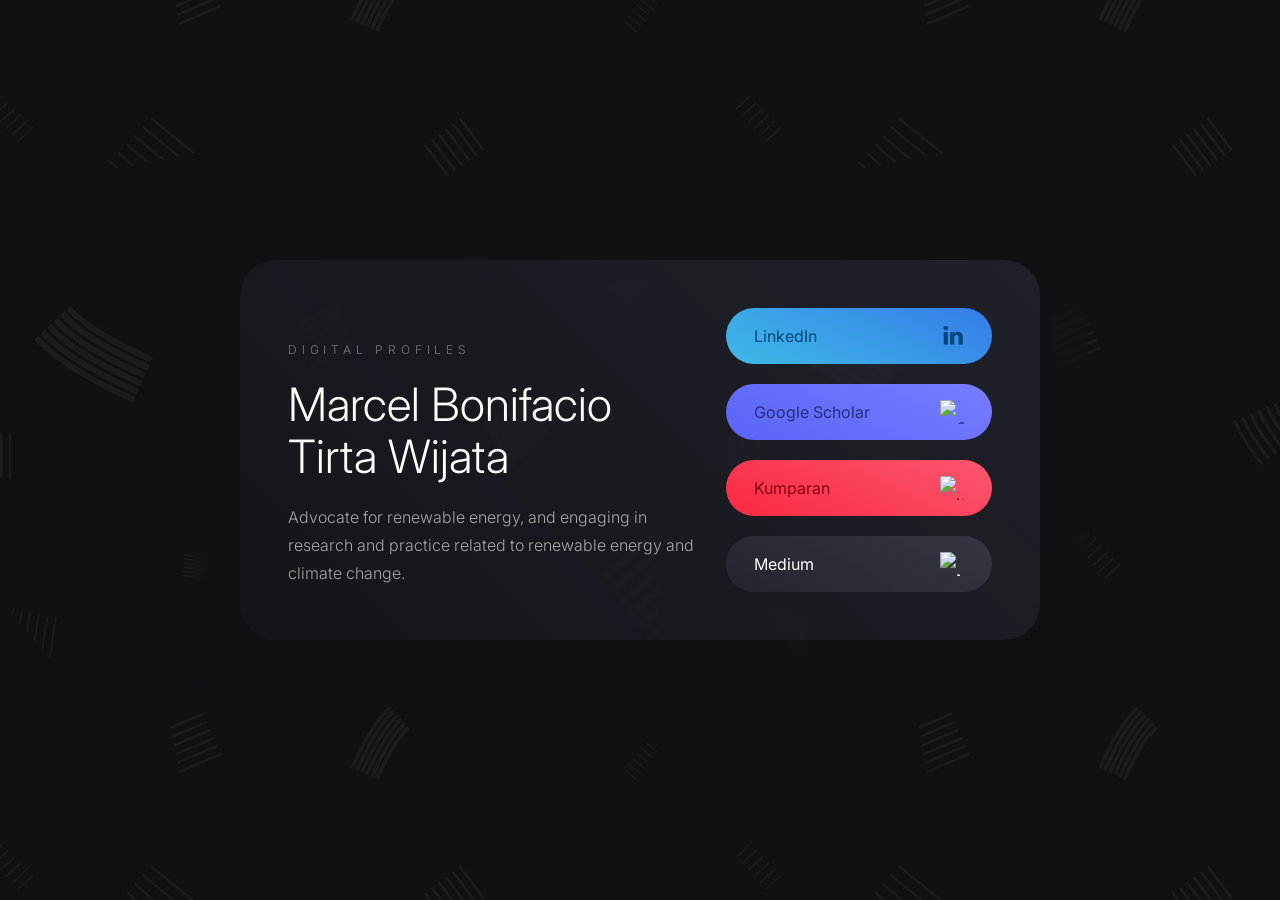
==== index.html @ 63bd2bd9 "Add files via upload" ====
<!DOCTYPE html><html lang="en"><head><title>Marcel Tirta Wijata | Profile</title><link rel="stylesheet" href="styles.css"><meta charset="utf-8"><meta name="viewport" content="width=device-width,initial-scale=1"><meta name="color-scheme" content="light only"><meta name="description" content="Social media profiles of Marcel Bonifacio Tirta Wijata."><meta property="og:site_name" content="Marcel Tirta Wijata | Profile"><meta property="og:title" content="Marcel Tirta Wijata | Profile"><meta property="og:type" content="website"><meta property="og:description" content="Social media profiles of Marcel Bonifacio Tirta Wijata."><meta property="og:image" content="assets/images/card_v%3Dde04ef50.jpg"><meta property="og:image:type" content="image/jpeg"><meta property="og:image:width" content="1280"><meta property="og:image:height" content="800"><meta property="og:url" content="https://tirtawijata.com"><meta property="twitter:card" content="summary_large_image"><link rel="canonical" href="https://tirtawijata.com"><link href="https://fonts.googleapis.com/css2?display=swap&amp;family=Inter:ital,wght@0,300;0,400;1,300;1,400" rel="stylesheet" type="text/css"><body class="is-loading"><svg xmlns="http://www.w3.org/2000/svg" version="1.1" xmlns:xlink="http://www.w3.org/1999/xlink" viewBox="0 0 40 40" display="none" width="0" height="0"><symbol id="icon-bf393d6ea48a4e69e1ed58a3563b94a5" viewBox="0 0 40 40"><path d="M12.1,13.8v19.1H5.7V13.8C5.7,13.8,12.1,13.8,12.1,13.8z M12.5,7.9c0,0.9-0.3,1.7-1,2.4c-0.7,0.6-1.5,0.9-2.6,0.9h0 c-1.1,0-1.9-0.3-2.5-0.9c-0.6-0.6-1-1.4-1-2.4c0-1,0.3-1.7,1-2.4S7.9,4.6,9,4.6s1.9,0.3,2.6,0.9S12.5,6.9,12.5,7.9z M35,22v11h-6.4 V22.7c0-1.4-0.3-2.4-0.8-3.2c-0.5-0.8-1.3-1.1-2.4-1.1c-0.8,0-1.5,0.2-2,0.7c-0.5,0.4-1,1-1.2,1.7c-0.1,0.4-0.2,0.9-0.2,1.6v10.7 h-6.4c0-5.1,0-9.3,0-12.5s0-5.1,0-5.7l0-0.9H22v2.8h0c0.3-0.4,0.5-0.8,0.8-1.1c0.3-0.3,0.6-0.6,1.1-1c0.5-0.4,1-0.6,1.7-0.8 c0.7-0.2,1.4-0.3,2.2-0.3c2.2,0,4,0.7,5.3,2.2C34.4,17,35,19.1,35,22L35,22z"></path></symbol><symbol id="icon-3b7eeeccbb457780f277fce4669f67a0" viewBox="0 0 40 40"><path d="M33.2,8.3c-2.5-1.1-5.1-1.9-7.9-2.4c-0.3,0.6-0.7,1.4-1,2c-2.9-0.4-5.8-0.4-8.7,0c-0.3-0.6-0.7-1.4-1-2 c-2.8,0.5-5.4,1.3-7.9,2.4c-5,7.2-6.3,14.2-5.6,21.1c3.3,2.3,6.5,3.8,9.6,4.7c0.8-1,1.5-2.1,2.1-3.3c-1.1-0.4-2.2-0.9-3.2-1.5 c0.3-0.2,0.5-0.4,0.8-0.6c6.3,2.8,13,2.8,19.2,0c0.3,0.2,0.5,0.4,0.8,0.6c-1,0.6-2.1,1.1-3.2,1.5c0.6,1.1,1.3,2.2,2.1,3.3 c3.1-0.9,6.3-2.4,9.6-4.7C39.7,21.4,37.5,14.4,33.2,8.3z M13.7,25.1c-1.9,0-3.4-1.7-3.4-3.7s1.5-3.7,3.4-3.7c1.9,0,3.5,1.7,3.4,3.7 C17.1,23.4,15.6,25.1,13.7,25.1z M26.3,25.1c-1.9,0-3.4-1.7-3.4-3.7s1.5-3.7,3.4-3.7c1.9,0,3.5,1.7,3.4,3.7 C29.7,23.4,28.2,25.1,26.3,25.1z"></path></symbol><symbol id="icon-a63c85b2b6ee333b6d6753e57c8dfe0a" viewBox="0 0 40 40"><path d="M37.6,27.1c0,0-0.3,2.4-1.4,3.5c-1.4,1.4-2.9,1.4-3.6,1.5c-5,0.4-12.4,0.4-12.4,0.4s-9.2-0.1-12.1-0.4 c-0.8-0.1-2.6-0.1-3.9-1.5c-1.1-1.1-1.4-3.5-1.4-3.5s-0.4-2.9-0.4-5.7v-2.7c0-2.9,0.4-5.7,0.4-5.7s0.3-2.4,1.4-3.5 C5.5,8,7,8,7.7,7.9c5-0.4,12.4-0.4,12.4-0.4h0c0,0,7.5,0,12.4,0.4C33.3,8,34.8,8,36.2,9.4c1.1,1.1,1.4,3.5,1.4,3.5s0.4,2.9,0.4,5.7 v2.7C37.9,24.2,37.6,27.1,37.6,27.1z M16.5,14.6l0,9.9l9.6-5L16.5,14.6z"></path></symbol><symbol id="icon-31b8880d36499db40d4e47546c4763f3" viewBox="0 0 40 40"><path d="M30.1,4h5.4L23.7,17.6L37.6,36H26.7l-8.5-11.2L8.5,36H3.1l12.6-14.5L2.4,4h11.1l7.7,10.2L30.1,4z M28.2,32.8h3L11.9,7.1H8.7 L28.2,32.8z"></path></symbol></svg><div id="wrapper"><div id="main"><div class="inner"><div id="container01" class="container columns"><div class="wrapper"><div class="inner"><div><div id="image02" class="image"><span class="frame"><img src="assets/images/image02_v%3Dde04ef50.jpg" alt=""></span></div><p id="text02">Digital Profiles</p><h1 id="text03">Marcel Bonifacio Tirta Wijata</h1><p id="text01">Advocate for renewable energy, and engaging in research and practice related to renewable energy and climate change.</p></div><div>
  <ul id="buttons01" class="buttons">
    <li>
      <a href="https://www.linkedin.com/in/marceltirtawijata/" class="button n01">
        <svg aria-labelledby="icon-title">
          <title id="icon-title">LinkedIn</title>
          <use xlink:href="#icon-bf393d6ea48a4e69e1ed58a3563b94a5"></use>
        </svg>
        <span class="label">LinkedIn</span>
      </a>
    </li>
    <li>
        <a href="https://scholar.google.com/citations?view_op=new_articles&hl=id&imq=Marcel+Bonifacio+Tirta+Wijata#" class="button n02">
            <img src="assets/images/google-scholar.svg" alt="Google Scholar" width="24" height="24">
            <span class="label">Google Scholar</span>
          </a>
    </li>
    <li>
        <a href="https://kumparan.com/marcel-bonifacio-tirta-wijata" class="button n03">
            <img src="assets/images/kumparan.svg" alt="Kumparan" width="24" height="24">
            <span class="label">Kumparan</span>
          </a>
    </li>
    <li>
      <a href="https://medium.com/@marcelbonifaciotirtawijata" class="button n04">
        <img src="assets/images/medium.svg" alt="Medium" width="24" height="24">
        <span class="label">Medium</span>
      </a>
    </li>
  </ul>
</div>
</a></div></div></div></div></div></div></div><script>(function(){
  var body=document.body,root=document.documentElement;
  function setVH(){
    root.style.setProperty('--viewport-height',window.innerHeight+'px');
    root.style.setProperty('--background-height',(window.innerHeight+250)+'px');
  }
  var isMobile=/Android|iPhone|iPad|iPod/i.test(navigator.userAgent);
  if(isMobile){setVH();addEventListener('orientationchange',function(){setTimeout(setVH,100);});body.classList.add('is-touch');}
  var t=setTimeout(function(){body.classList.add('with-loader');},500);
  addEventListener('load',function(){
    setTimeout(function(){
      clearTimeout(t);
      body.classList.remove('is-loading');
      body.classList.add('is-playing');
      setTimeout(function(){
        body.classList.remove('with-loader');
        body.classList.remove('is-playing');
        body.classList.add('is-ready');
      },1000);
    },100);
  });
})();</script></body>
---- styles.css ----
html,body,div,span,applet,object,iframe,h1,h2,h3,h4,h5,h6,p,blockquote,pre,a,abbr,acronym,address,big,cite,code,del,dfn,em,img,ins,kbd,q,s,samp,small,strike,strong,sub,sup,tt,var,b,u,i,center,dl,dt,dd,ol,ul,li,fieldset,form,label,legend,table,caption,tbody,tfoot,thead,tr,th,td,article,aside,canvas,details,embed,figure,figcaption,footer,header,hgroup,menu,nav,output,ruby,section,summary,time,mark,audio,video{margin:0;padding:0;border:0;font-size:100%;font:inherit;vertical-align:baseline;}article,aside,details,figcaption,figure,footer,header,hgroup,menu,nav,section{display:block;}body{line-height:1;}ol,ul{list-style:none;}blockquote,q{quotes:none;}blockquote:before,blockquote:after,q:before,q:after{content:'';content:none;}table{border-collapse:collapse;border-spacing:0;}body{-webkit-text-size-adjust:none}mark{background-color:transparent;color:inherit}input::-moz-focus-inner{border:0;padding:0}input[type="text"],input[type="email"],select,textarea{-moz-appearance:none;-webkit-appearance:none;-ms-appearance:none;appearance:none}*, *:before, *:after {box-sizing: border-box;}body {line-height: 1.0;min-height: var(--viewport-height);min-width: 320px;overflow-x: hidden;word-wrap: break-word;background-color: #101015;}body:before {background-attachment: scroll;content: '';display: block;height: var(--background-height);left: 0;pointer-events: none;position: fixed;top: 0;transform: scale(1);width: 100vw;z-index: 0;background-image: url('assets/images/background.svg');background-size: 748px;background-position: center;background-repeat: repeat;}body:after {background-color: #101015;content: '';display: block;height: 100%;left: 0;opacity: 0;pointer-events: none;position: fixed;top: 0;transform: scale(1);transition: opacity 1s ease-in-out 0s, visibility 1s 0s;visibility: hidden;width: 100%;z-index: 1;}body.is-loading:after {opacity: 1;visibility: visible;}:root {--background-height: 100vh;--site-language-alignment: left;--site-language-direction: ltr;--site-language-flex-alignment: flex-start;--site-language-indent-left: 1;--site-language-indent-right: 0;--viewport-height: 100vh;}html {font-size: 17pt;}u {text-decoration: underline;}strong {color: inherit;font-weight: bolder;}em {font-style: italic;}code {background-color: rgba(144,144,144,0.25);border-radius: 0.25em;font-family: 'Lucida Console', 'Courier New', monospace;font-size: 0.9em;font-weight: normal;letter-spacing: 0;margin: 0 0.25em;padding: 0.25em 0.5em;text-indent: 0;}mark {background-color: rgba(144,144,144,0.25);}spoiler-text {-webkit-text-stroke: 0;background-color: rgba(32,32,32,0.75);text-shadow: none;text-stroke: 0;color: transparent;cursor: pointer;transition: color 0.1s ease-in-out;}spoiler-text.active {color: #FFFFFF;cursor: text;}s {text-decoration: line-through;}sub {font-size: smaller;vertical-align: sub;}sup {font-size: smaller;vertical-align: super;}a {color: inherit;text-decoration: underline;transition: color 0.25s ease;}a[onclick]:not([href]) {cursor: pointer;}deferred-script {display: none;}#wrapper {-webkit-overflow-scrolling: touch;align-items: center;display: flex;flex-direction: column;justify-content: center;min-height: var(--viewport-height);overflow: hidden;position: relative;z-index: 2;}#main {--alignment: center;--flex-alignment: center;--indent-left: 1;--indent-right: 1;--border-radius-tl: 0;--border-radius-tr: 0;--border-radius-br: 0;--border-radius-bl: 0;align-items: center;display: flex;flex-grow: 0;flex-shrink: 0;justify-content: center;max-width: 100%;position: relative;text-align: var(--alignment);z-index: 1;-webkit-backdrop-filter: blur(0.15rem);backdrop-filter: blur(0.15rem);transition: opacity 0.625s ease-in-out 0s;}#main > .inner {--padding-horizontal: 3rem;--padding-vertical: 3rem;--spacing: 1.5rem;--width: 56rem;border-radius: var(--border-radius-tl) var(--border-radius-tr) var(--border-radius-br) var(--border-radius-bl);max-width: 100%;position: relative;width: var(--width);z-index: 1;padding: var(--padding-vertical) var(--padding-horizontal);}#main > .inner > * {margin-top: var(--spacing);margin-bottom: var(--spacing);}#main > .inner > :first-child {margin-top: 0 !important;}#main > .inner > :last-child {margin-bottom: 0 !important;}#main > .inner > .full {margin-left: calc(var(--padding-horizontal) * -1);max-width: calc(100% + calc(var(--padding-horizontal) * 2) + 0.4725px);width: calc(100% + calc(var(--padding-horizontal) * 2) + 0.4725px);}#main > .inner > .full:first-child {border-top-left-radius: inherit;border-top-right-radius: inherit;margin-top: calc(var(--padding-vertical) * -1) !important;}#main > .inner > .full:last-child {border-bottom-left-radius: inherit;border-bottom-right-radius: inherit;margin-bottom: calc(var(--padding-vertical) * -1) !important;}#main > .inner > .full.screen {border-radius: 0 !important;max-width: 100vw;position: relative;width: 100vw;left: 50%;margin-left: -50vw;right: auto;}body.is-loading #main {opacity: 0;}body #wrapper:after {background-position: center;background-repeat: no-repeat;background-size: contain;content: '';display: block;height: 3rem;left: calc(50% - 1.5rem);opacity: 0;pointer-events: none;position: fixed;top: calc(50% - 1.5rem);transition: opacity 1s ease, visibility 1s;visibility: hidden;width: 3rem;z-index: 100000;}body.is-loading {pointer-events: none;}body.is-loading.with-loader #wrapper:after {background-image: url('[data-uri]');opacity: 1;transform: scale(1.0);visibility: visible;}body.is-playing.with-loader #wrapper:after {opacity: 0;transform: scale(0.5);transition: opacity 0.25s ease, transform 0.75s ease, visibility 0.25s;visibility: hidden;}body.is-instant #main, body.is-instant #main > .inner > *,body.is-instant #main > .inner > section > * {transition: none !important;}body.is-instant:after {display: none !important;transition: none !important;}.image {display: block;line-height: 0;max-width: 100%;position: relative;}.image .frame {-webkit-backface-visibility: hidden;-webkit-transform: translate3d(0, 0, 0);display: inline-block;max-width: 100%;overflow: hidden;vertical-align: top;width: 100%;}.image .frame img {border-radius: 0 !important;max-width: 100%;vertical-align: top;width: inherit;}.image.full .frame {display: block;}.image.full:first-child .frame {border-top-left-radius: inherit;border-top-right-radius: inherit;}.image.full:last-child .frame {border-bottom-left-radius: inherit;border-bottom-right-radius: inherit;}#image02:not(:first-child) {margin-top: 1.75rem !important;}#image02:not(:last-child) {margin-bottom: 1.75rem !important;}#image02 .frame {width: 6rem;border-radius: 100%;}#image02 .frame img {transition: transform 0.25s ease, filter 0.25s ease;}#image02 .frame:hover img {transform: scale(1.06);}h1, h2, h3, p {direction: var(--site-language-direction);position: relative;}h1 span.p, h2 span.p, h3 span.p, p span.p {display: block;position: relative;}h1 span[style], h2 span[style], h3 span[style], p span[style], h1 strong, h2 strong, h3 strong, p strong, h1 a, h2 a, h3 a, p a, h1 code, h2 code, h3 code, p code, h1 mark, h2 mark, h3 mark, p mark, h1 spoiler-text, h2 spoiler-text, h3 spoiler-text, p spoiler-text {-webkit-text-fill-color: currentcolor;}#text02 {text-transform: uppercase;color: rgba(255,255,255,0.412);font-family: 'Inter', sans-serif;letter-spacing: 0.3rem;width: calc(100% + 0.3rem);font-size: 0.75em;line-height: 1.5;font-weight: 300;}#text02 a {text-decoration: underline;}#text02 a:hover {text-decoration: none;}#text02 span.p:nth-child(n + 2) {margin-top: 1rem;}#text03 {color: #FFFFFF;font-family: 'Inter', sans-serif;font-size: 2.875em;line-height: 1.125;font-weight: 300;}#text03 a {text-decoration: underline;}#text03 a:hover {text-decoration: none;}#text03 span.p:nth-child(n + 2) {margin-top: 1rem;}#text01 {color: rgba(255,255,255,0.62);font-family: 'Inter', sans-serif;font-size: 1em;line-height: 1.75;font-weight: 300;}#text01 a {text-decoration: underline;}#text01 a:hover {text-decoration: none;}#text01 span.p:nth-child(n + 2) {margin-top: 1rem;}.buttons {cursor: default;display: flex;justify-content: var(--flex-alignment);letter-spacing: 0;padding: 0;}.buttons li {max-width: 100%;text-align: var(--alignment);}.buttons li a {align-items: center;justify-content: center;max-width: 100%;text-align: center;text-decoration: none;vertical-align: middle;white-space: nowrap;}#buttons01 {gap: 1.25rem;flex-direction: column;flex-wrap: nowrap;}#buttons01:not(:first-child) {margin-top: 1.5rem !important;}#buttons01:not(:last-child) {margin-bottom: 1.5rem !important;}#buttons01 li a {display: inline-flex;width: 100vw;height: 3.5rem;line-height: 3.5rem;padding: 0 1.75rem;vertical-align: middle;font-family: 'Inter', sans-serif;font-size: 1em;font-weight: 400;border-radius: 1.75rem;flex-direction: row-reverse;justify-content: flex-end;transition: transform 0.25s ease, color 0.25s ease, background-color 0.25s ease, border-color 0.25s ease;}#buttons01 li a svg {display: block;fill: #FFFFFF;flex-grow: 0;flex-shrink: 0;height: 100%;min-width: 16px;width: 1.625em;margin-left: 0.5em;margin-right: calc(-0.125em + 0rem);transition: fill 0.25s ease;}#buttons01 li a .label {direction: var(--site-language-direction);overflow: hidden;flex-grow: 1;flex-shrink: 1;text-align: left;width: 100%;}#buttons01 .button {background-color: rgba(51,51,64,0.478);color: #FFFFFF;background-image: linear-gradient(206deg, rgba(71,71,89,0.478) 0%, rgba(51,51,64,0.004) 100%);background-position: 0% 0%;background-repeat: repeat;background-size: cover;}#buttons01 li a:hover {transform: scale(1.0425);}#buttons01 .n01 svg {fill: #01477D;}#buttons01 .n01 {background-color: #3EBAE6;color: #01477D;background-image: linear-gradient(206deg, #357CE8 0%, rgba(62,186,230,0.008) 100%);}#buttons01 .n02 svg {fill: #282F7D;}#buttons01 .n02 {background-color: #5A64F7;color: #282F7D;background-image: linear-gradient(206deg, #757EFF 0%, rgba(90,100,247,0.008) 100%);}#buttons01 .n03 svg {fill: #850516;}#buttons01 .n03 {background-color: #FA2941;color: #850516;background-image: linear-gradient(206deg, #FB576F 0%, rgba(250,41,65,0.008) 100%);}.container {position: relative;}.container > .wrapper {vertical-align: top;position: relative;max-width: 100%;border-radius: inherit;}.container > .wrapper > .inner {vertical-align: top;position: relative;max-width: 100%;border-radius: inherit;text-align: var(--alignment);}#main .container.full:first-child > .wrapper {border-top-left-radius: inherit;border-top-right-radius: inherit;}#main .container.full:last-child > .wrapper {border-bottom-left-radius: inherit;border-bottom-right-radius: inherit;}#main .container.full:first-child > .wrapper > .inner {border-top-left-radius: inherit;border-top-right-radius: inherit;}#main .container.full:last-child > .wrapper > .inner {border-bottom-left-radius: inherit;border-bottom-right-radius: inherit;}#container01 {display: flex;width: 100%;align-items: center;justify-content: center;background-image: linear-gradient(45deg, rgba(29,29,36,0.329) 0%, rgba(51,51,64,0.478) 100%);background-position: 0% 0%;background-repeat: repeat;background-size: cover;-webkit-backdrop-filter: blur(0.15rem);backdrop-filter: blur(0.15rem);border-radius: 2.25rem;}#container01 > .wrapper > .inner {--gutters: 2rem;--padding-horizontal: 3rem;--padding-vertical: 3rem;--spacing: 1.25rem;padding: var(--padding-vertical) var(--padding-horizontal);border-radius: calc(2.25rem - 1px);}#container01 > .wrapper {max-width: var(--width);width: 100%;}#container01.default > .wrapper > .inner > * {margin-bottom: var(--spacing);margin-top: var(--spacing);}#container01.default > .wrapper > .inner > *:first-child {margin-top: 0 !important;}#container01.default > .wrapper > .inner > *:last-child {margin-bottom: 0 !important;}#container01.columns > .wrapper > .inner {flex-wrap: wrap;display: flex;align-items: center;}#container01.columns > .wrapper > .inner > * {flex-grow: 0;flex-shrink: 0;max-width: 100%;text-align: var(--alignment);padding: 0 0 0 var(--gutters);}#container01.columns > .wrapper > .inner > * > * {margin-bottom: var(--spacing);margin-top: var(--spacing);}#container01.columns > .wrapper > .inner > * > *:first-child {margin-top: 0 !important;}#container01.columns > .wrapper > .inner > * > *:last-child {margin-bottom: 0 !important;}#container01.columns > .wrapper > .inner > *:first-child {margin-left: calc(var(--gutters) * -1);}#container01.default > .wrapper > .inner > .full {margin-left: calc(var(--padding-horizontal) * -1);max-width: none !important;width: calc(100% + (var(--padding-horizontal) * 2) + 0.4725px);}#container01.default > .wrapper > .inner > .full:first-child {margin-top: calc(var(--padding-vertical) * -1) !important;border-top-left-radius: inherit;border-top-right-radius: inherit;}#container01.default > .wrapper > .inner > .full:last-child {margin-bottom: calc(var(--padding-vertical) * -1) !important;border-bottom-left-radius: inherit;border-bottom-right-radius: inherit;}#container01.columns > .wrapper > .inner > div > .full {margin-left: calc(var(--gutters) * -0.5);max-width: none !important;width: calc(100% + var(--gutters) + 0.4725px);}#container01.columns > .wrapper > .inner > div:first-child > .full {margin-left: calc(var(--padding-horizontal) * -1);width: calc(100% + var(--padding-horizontal) + calc(var(--gutters) * 0.5) + 0.4725px);}#container01.columns > .wrapper > .inner > div:last-child > .full {width: calc(100% + var(--padding-horizontal) + calc(var(--gutters) * 0.5) + 0.4725px);}#container01.columns > .wrapper > .inner > div > .full:first-child {margin-top: calc(var(--padding-vertical) * -1) !important;}#container01.columns > .wrapper > .inner > div > .full:last-child {margin-bottom: calc(var(--padding-vertical) * -1) !important;}#container01.columns > .wrapper > .inner > .full {align-self: stretch;}#container01.columns > .wrapper > .inner > .full:first-child {border-bottom-left-radius: inherit;border-top-left-radius: inherit;}#container01.columns > .wrapper > .inner > .full:last-child {border-bottom-right-radius: inherit;border-top-right-radius: inherit;}#container01.columns > .wrapper > .inner > .full > .full:first-child:last-child {border-radius: inherit;height: calc(100% + (var(--padding-vertical) * 2));}#container01.columns > .wrapper > .inner > .full > .full:first-child:last-child > * {border-radius: inherit;height: 100%;position: absolute;width: 100%;}#container01 > .wrapper > .inner > :nth-child(1) {width: calc(60% + (var(--gutters) / 2));--alignment: left;--flex-alignment: flex-start;--indent-left: 1;--indent-right: 0;}#container01 > .wrapper > .inner > :nth-child(2) {width: calc(40% + (var(--gutters) / 2));--alignment: right;--flex-alignment: flex-end;--indent-left: 0;--indent-right: 1;}@media (max-width: 1920px) {}@media (max-width: 1680px) {html {font-size: 12pt;}}@media (max-width: 1280px) {html {font-size: 12pt;}}@media (max-width: 1024px) {}@media (max-width: 980px) {html {font-size: 11pt;}}@media (max-width: 736px) {html {font-size: 12pt;}#main > .inner {--padding-horizontal: 1rem;--padding-vertical: 1rem;--spacing: 1.5rem;}#image02:not(:first-child) {margin-top: 1.3125rem !important;}#image02:not(:last-child) {margin-bottom: 1.3125rem !important;}#image02 .frame {width: 6rem;}#text02 {letter-spacing: 0.2625rem;width: calc(100% + 0.2625rem);font-size: 0.75em;line-height: 1.5;}#text03 {letter-spacing: 0rem;width: 100%;font-size: 2.5em;line-height: 1.125;}#text01 {letter-spacing: 0rem;width: 100%;font-size: 1em;line-height: 1.75;}#buttons01 {gap: 1.25rem;}#buttons01:not(:first-child) {margin-top: 1.125rem !important;}#buttons01:not(:last-child) {margin-bottom: 1.125rem !important;}#buttons01 li a {letter-spacing: 0rem;font-size: 1em;}#buttons01 li a svg {width: 1.625em;}#container01 {--alignment: left;--flex-alignment: flex-start;--indent-left: 1;--indent-right: 0;}#container01 > .wrapper > .inner {--gutters: 2rem;--padding-horizontal: 2rem;--padding-vertical: 2rem;--spacing: 1.25rem;}#container01.columns > .wrapper > .inner {flex-direction: column !important;flex-wrap: nowrap !important;}#container01.columns > .wrapper > .inner > span {height: 0;margin-top: calc(var(--gutters) * -1);pointer-events: none;visibility: hidden;}#container01.columns > .wrapper > .inner > *:first-child {margin-left: 0 !important;padding-top: 0 !important;}#container01.columns > .wrapper > .inner > * {padding: calc(var(--gutters) * 0.5) 0 !important;}#container01.columns > .wrapper > .inner > *:last-child {padding-bottom: 0 !important;}#container01.columns > .wrapper > .inner > div > .full {margin-left: calc(var(--padding-horizontal) * -1);width: calc(100% + (var(--padding-horizontal) * 2) + 0.4725px);}#container01.columns > .wrapper > .inner > div:first-of-type > .full {margin-left: calc(var(--padding-horizontal) * -1);width: calc(100% + (var(--padding-horizontal) * 2) + 0.4725px);}#container01.columns > .wrapper > .inner > div:last-of-type > .full {margin-left: calc(var(--padding-horizontal) * -1);width: calc(100% + (var(--padding-horizontal) * 2) + 0.4725px);}#container01.columns > .wrapper > .inner > div > .full:first-child {margin-top: calc(var(--gutters) * -0.5) !important;}#container01.columns > .wrapper > .inner > div > .full:last-child {margin-bottom: calc(var(--gutters) * -0.5) !important;}#container01.columns > .wrapper > .inner > div:first-of-type > .full:first-child {margin-top: calc(var(--padding-vertical) * -1) !important;}#container01.columns > .wrapper > .inner > div:last-of-type > .full:last-child {margin-bottom: calc(var(--padding-vertical) * -1) !important;}#container01.columns > .wrapper > .inner > div:first-of-type, #container01.columns > .wrapper > .inner > div:first-of-type > .full:first-child {border-top-left-radius: inherit;border-top-right-radius: inherit;}#container01.columns > .wrapper > .inner > div:last-of-type, #container01.columns > .wrapper > .inner > div:last-of-type > .full:last-child {border-bottom-left-radius: inherit;border-bottom-right-radius: inherit;}#container01.columns > .wrapper > .inner > div:first-of-type, #container01.columns > .wrapper > .inner > div:first-of-type > .full:last-child {border-bottom-left-radius: 0 !important;}#container01.columns > .wrapper > .inner > div:last-of-type, #container01.columns > .wrapper > .inner > div:last-of-type > .full:first-child {border-top-right-radius: 0 !important;}#container01.columns > .wrapper > .inner > .full > .full:first-child:last-child {height: auto;}#container01.columns > .wrapper > .inner > .full > .full:first-child:last-child > * {height: auto;position: relative;width: auto;}#container01 > .wrapper > .inner > :nth-child(1) {--alignment: left;--flex-alignment: left;--indent-left: 1;--indent-right: 0;min-height: 100% !important;width: 100% !important;}#container01 > .wrapper > .inner > :nth-child(2) {--alignment: left;--flex-alignment: left;--indent-left: 1;--indent-right: 0;min-height: 100% !important;width: 100% !important;}}@media (max-width: 480px) {#main > .inner {--spacing: 1.3125rem;}#buttons01 li a {max-width: 100%;width: 100%;}#container01 > .wrapper > .inner {--spacing: 1.09375rem;}}@media (max-width: 360px) {#main > .inner {--padding-horizontal: 0.75rem;--padding-vertical: 0.75rem;--spacing: 1.125rem;}#text02 {font-size: 0.75em;}#text03 {font-size: 2.5em;}#text01 {font-size: 1em;}#buttons01 {gap: 0.9375rem;}#container01 > .wrapper > .inner {--gutters: 2rem;--padding-horizontal: 1.5rem;--padding-vertical: 1.5rem;--spacing: 0.9375rem;}}
@keyframes _fadeUp{from{opacity:0;transform:translateY(1.5rem)}to{opacity:1;transform:none}}
@keyframes _fade{from{opacity:0}to{opacity:1}}
body.is-loading #image02,body.is-loading #text02,body.is-loading #text03,body.is-loading #text01,body.is-loading #buttons01 li,body.is-loading #container01{opacity:0;}
body:not(.is-loading) #image02{animation:_fadeUp 1s ease both;}
body:not(.is-loading) #text02{animation:_fade 1s ease both;}
body:not(.is-loading) #text03{animation:_fade 1s ease both;}
body:not(.is-loading) #text01{animation:_fade 1s ease both;}
body:not(.is-loading) #container01{animation:_fadeUp 1.25s ease both;}
body:not(.is-loading) #buttons01 li:nth-child(1){animation:_fade .75s ease .25s both;}
body:not(.is-loading) #buttons01 li:nth-child(2){animation:_fade .75s ease .375s both;}
body:not(.is-loading) #buttons01 li:nth-child(3){animation:_fade .75s ease .5s both;}
body:not(.is-loading) #buttons01 li:nth-child(4){animation:_fade .75s ease .625s both;}
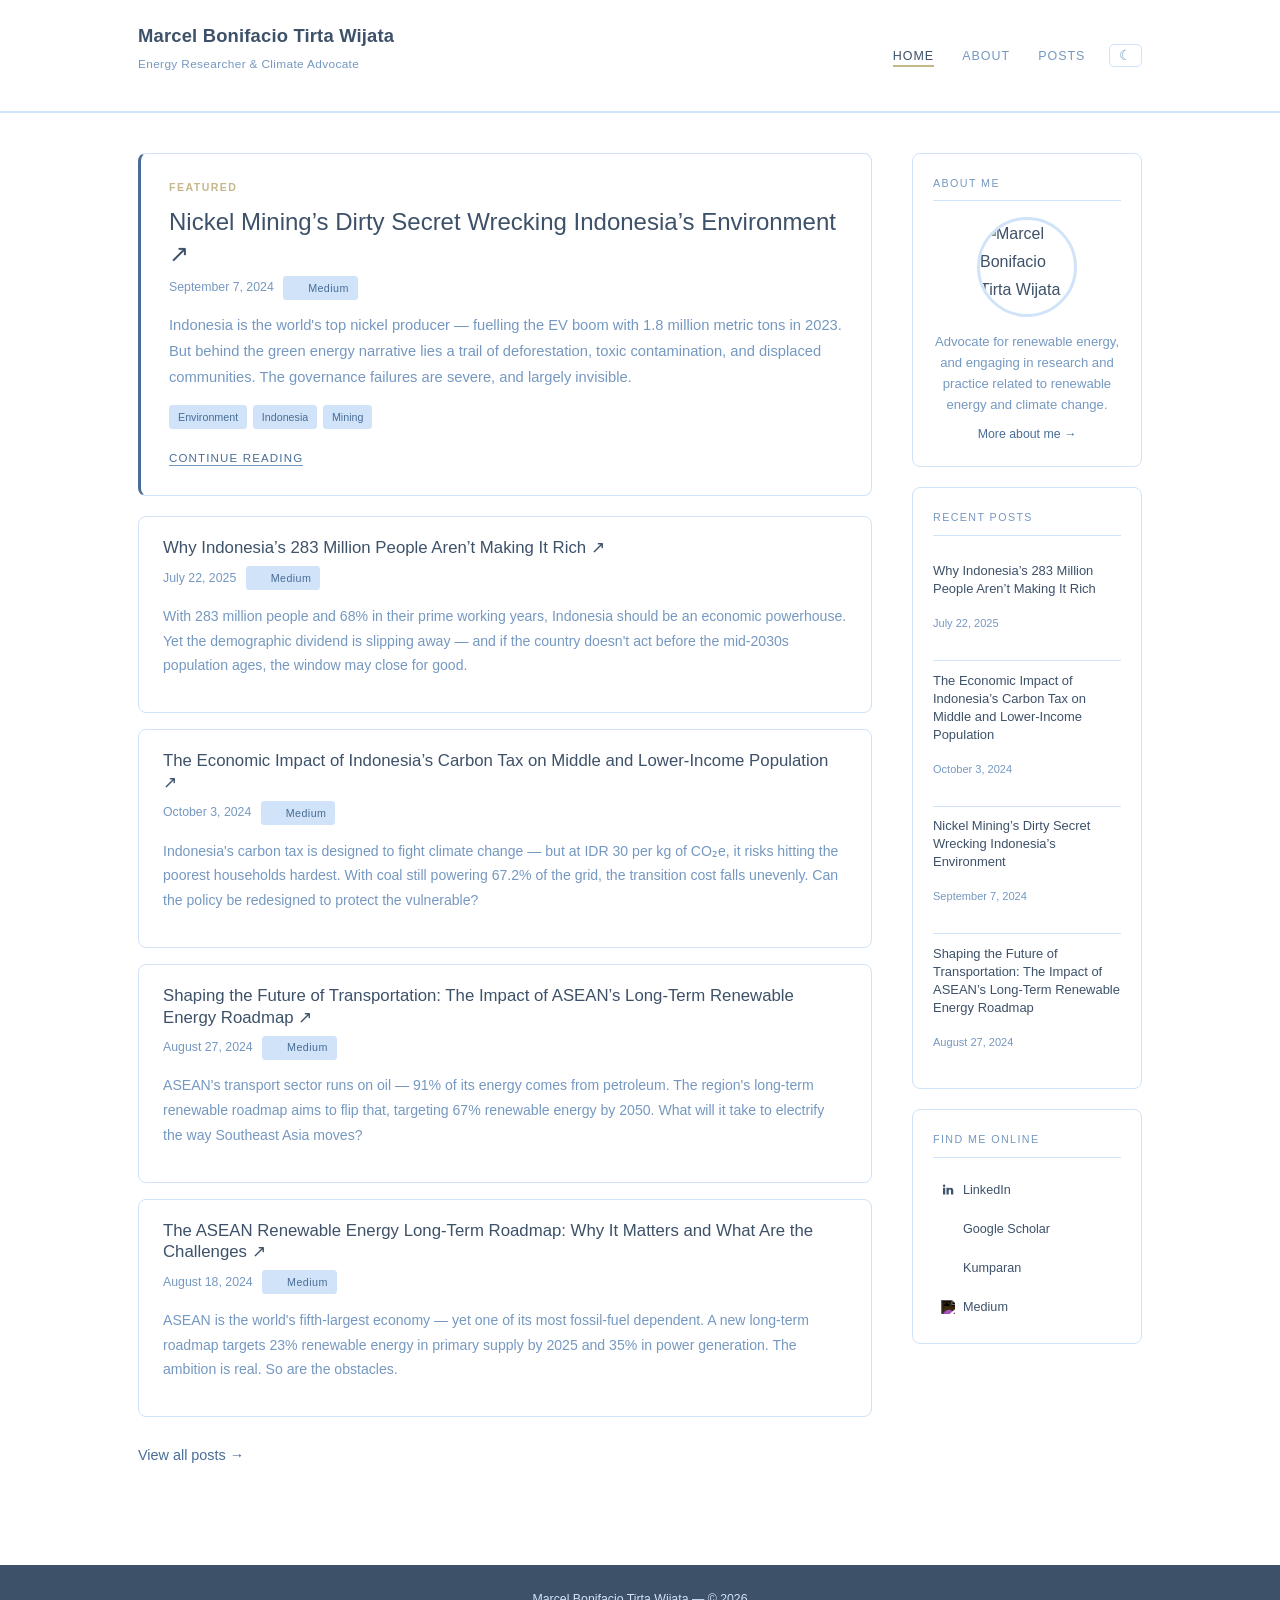
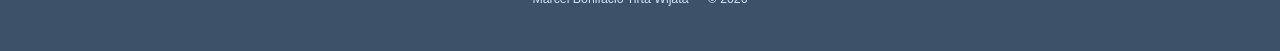
==== commit b9a9a546: "Rebuild site: - Complete site redesign with responsive layout, sidebar, dark/light mode - SEO: JSON-" ====
--- a/index.html
+++ b/index.html
@@ -1,53 +1,207 @@
-<!DOCTYPE html><html lang="en"><head><title>Marcel Tirta Wijata | Profile</title><link rel="stylesheet" href="styles.css"><meta charset="utf-8"><meta name="viewport" content="width=device-width,initial-scale=1"><meta name="color-scheme" content="light only"><meta name="description" content="Social media profiles of Marcel Bonifacio Tirta Wijata."><meta property="og:site_name" content="Marcel Tirta Wijata | Profile"><meta property="og:title" content="Marcel Tirta Wijata | Profile"><meta property="og:type" content="website"><meta property="og:description" content="Social media profiles of Marcel Bonifacio Tirta Wijata."><meta property="og:image" content="assets/images/card_v%3Dde04ef50.jpg"><meta property="og:image:type" content="image/jpeg"><meta property="og:image:width" content="1280"><meta property="og:image:height" content="800"><meta property="og:url" content="https://tirtawijata.com"><meta property="twitter:card" content="summary_large_image"><link rel="canonical" href="https://tirtawijata.com"><link href="https://fonts.googleapis.com/css2?display=swap&amp;family=Inter:ital,wght@0,300;0,400;1,300;1,400" rel="stylesheet" type="text/css"><body class="is-loading"><svg xmlns="http://www.w3.org/2000/svg" version="1.1" xmlns:xlink="http://www.w3.org/1999/xlink" viewBox="0 0 40 40" display="none" width="0" height="0"><symbol id="icon-bf393d6ea48a4e69e1ed58a3563b94a5" viewBox="0 0 40 40"><path d="M12.1,13.8v19.1H5.7V13.8C5.7,13.8,12.1,13.8,12.1,13.8z M12.5,7.9c0,0.9-0.3,1.7-1,2.4c-0.7,0.6-1.5,0.9-2.6,0.9h0 c-1.1,0-1.9-0.3-2.5-0.9c-0.6-0.6-1-1.4-1-2.4c0-1,0.3-1.7,1-2.4S7.9,4.6,9,4.6s1.9,0.3,2.6,0.9S12.5,6.9,12.5,7.9z M35,22v11h-6.4 V22.7c0-1.4-0.3-2.4-0.8-3.2c-0.5-0.8-1.3-1.1-2.4-1.1c-0.8,0-1.5,0.2-2,0.7c-0.5,0.4-1,1-1.2,1.7c-0.1,0.4-0.2,0.9-0.2,1.6v10.7 h-6.4c0-5.1,0-9.3,0-12.5s0-5.1,0-5.7l0-0.9H22v2.8h0c0.3-0.4,0.5-0.8,0.8-1.1c0.3-0.3,0.6-0.6,1.1-1c0.5-0.4,1-0.6,1.7-0.8 c0.7-0.2,1.4-0.3,2.2-0.3c2.2,0,4,0.7,5.3,2.2C34.4,17,35,19.1,35,22L35,22z"></path></symbol><symbol id="icon-3b7eeeccbb457780f277fce4669f67a0" viewBox="0 0 40 40"><path d="M33.2,8.3c-2.5-1.1-5.1-1.9-7.9-2.4c-0.3,0.6-0.7,1.4-1,2c-2.9-0.4-5.8-0.4-8.7,0c-0.3-0.6-0.7-1.4-1-2 c-2.8,0.5-5.4,1.3-7.9,2.4c-5,7.2-6.3,14.2-5.6,21.1c3.3,2.3,6.5,3.8,9.6,4.7c0.8-1,1.5-2.1,2.1-3.3c-1.1-0.4-2.2-0.9-3.2-1.5 c0.3-0.2,0.5-0.4,0.8-0.6c6.3,2.8,13,2.8,19.2,0c0.3,0.2,0.5,0.4,0.8,0.6c-1,0.6-2.1,1.1-3.2,1.5c0.6,1.1,1.3,2.2,2.1,3.3 c3.1-0.9,6.3-2.4,9.6-4.7C39.7,21.4,37.5,14.4,33.2,8.3z M13.7,25.1c-1.9,0-3.4-1.7-3.4-3.7s1.5-3.7,3.4-3.7c1.9,0,3.5,1.7,3.4,3.7 C17.1,23.4,15.6,25.1,13.7,25.1z M26.3,25.1c-1.9,0-3.4-1.7-3.4-3.7s1.5-3.7,3.4-3.7c1.9,0,3.5,1.7,3.4,3.7 C29.7,23.4,28.2,25.1,26.3,25.1z"></path></symbol><symbol id="icon-a63c85b2b6ee333b6d6753e57c8dfe0a" viewBox="0 0 40 40"><path d="M37.6,27.1c0,0-0.3,2.4-1.4,3.5c-1.4,1.4-2.9,1.4-3.6,1.5c-5,0.4-12.4,0.4-12.4,0.4s-9.2-0.1-12.1-0.4 c-0.8-0.1-2.6-0.1-3.9-1.5c-1.1-1.1-1.4-3.5-1.4-3.5s-0.4-2.9-0.4-5.7v-2.7c0-2.9,0.4-5.7,0.4-5.7s0.3-2.4,1.4-3.5 C5.5,8,7,8,7.7,7.9c5-0.4,12.4-0.4,12.4-0.4h0c0,0,7.5,0,12.4,0.4C33.3,8,34.8,8,36.2,9.4c1.1,1.1,1.4,3.5,1.4,3.5s0.4,2.9,0.4,5.7 v2.7C37.9,24.2,37.6,27.1,37.6,27.1z M16.5,14.6l0,9.9l9.6-5L16.5,14.6z"></path></symbol><symbol id="icon-31b8880d36499db40d4e47546c4763f3" viewBox="0 0 40 40"><path d="M30.1,4h5.4L23.7,17.6L37.6,36H26.7l-8.5-11.2L8.5,36H3.1l12.6-14.5L2.4,4h11.1l7.7,10.2L30.1,4z M28.2,32.8h3L11.9,7.1H8.7 L28.2,32.8z"></path></symbol></svg><div id="wrapper"><div id="main"><div class="inner"><div id="container01" class="container columns"><div class="wrapper"><div class="inner"><div><div id="image02" class="image"><span class="frame"><img src="assets/images/image02_v%3Dde04ef50.jpg" alt=""></span></div><p id="text02">Digital Profiles</p><h1 id="text03">Marcel Bonifacio Tirta Wijata</h1><p id="text01">Advocate for renewable energy, and engaging in research and practice related to renewable energy and climate change.</p></div><div>
-  <ul id="buttons01" class="buttons">
-    <li>
-      <a href="https://www.linkedin.com/in/marceltirtawijata/" class="button n01">
-        <svg aria-labelledby="icon-title">
-          <title id="icon-title">LinkedIn</title>
-          <use xlink:href="#icon-bf393d6ea48a4e69e1ed58a3563b94a5"></use>
-        </svg>
-        <span class="label">LinkedIn</span>
-      </a>
-    </li>
-    <li>
-        <a href="https://scholar.google.com/citations?view_op=new_articles&hl=id&imq=Marcel+Bonifacio+Tirta+Wijata#" class="button n02">
-            <img src="assets/images/google-scholar.svg" alt="Google Scholar" width="24" height="24">
-            <span class="label">Google Scholar</span>
-          </a>
-    </li>
-    <li>
-        <a href="https://kumparan.com/marcel-bonifacio-tirta-wijata" class="button n03">
-            <img src="assets/images/kumparan.svg" alt="Kumparan" width="24" height="24">
-            <span class="label">Kumparan</span>
-          </a>
-    </li>
-    <li>
-      <a href="https://medium.com/@marcelbonifaciotirtawijata" class="button n04">
-        <img src="assets/images/medium.svg" alt="Medium" width="24" height="24">
-        <span class="label">Medium</span>
-      </a>
-    </li>
-  </ul>
-</div>
-</a></div></div></div></div></div></div></div><script>(function(){
-  var body=document.body,root=document.documentElement;
-  function setVH(){
-    root.style.setProperty('--viewport-height',window.innerHeight+'px');
-    root.style.setProperty('--background-height',(window.innerHeight+250)+'px');
-  }
-  var isMobile=/Android|iPhone|iPad|iPod/i.test(navigator.userAgent);
-  if(isMobile){setVH();addEventListener('orientationchange',function(){setTimeout(setVH,100);});body.classList.add('is-touch');}
-  var t=setTimeout(function(){body.classList.add('with-loader');},500);
-  addEventListener('load',function(){
-    setTimeout(function(){
-      clearTimeout(t);
-      body.classList.remove('is-loading');
-      body.classList.add('is-playing');
-      setTimeout(function(){
-        body.classList.remove('with-loader');
-        body.classList.remove('is-playing');
-        body.classList.add('is-ready');
-      },1000);
-    },100);
-  });
-})();</script></body>+<!DOCTYPE html>
+<html lang="en">
+<head>
+<meta charset="UTF-8">
+<meta name="viewport" content="width=device-width,initial-scale=1">
+<meta name="description" content="Marcel Bonifacio Tirta Wijata is an energy researcher and climate advocate in Indonesia, writing on renewable energy transition, climate policy, and sustainability.">
+<meta name="keywords" content="renewable energy, climate policy, Indonesia, energy research, sustainability, carbon tax, ASEAN energy">
+<meta name="author" content="Marcel Bonifacio Tirta Wijata">
+<meta name="robots" content="index, follow">
+<meta property="og:type" content="website">
+<meta property="og:title" content="Marcel Bonifacio Tirta Wijata — Energy Researcher & Climate Advocate">
+<meta property="og:description" content="Writings on renewable energy transition, climate policy, and sustainability in Indonesia and Southeast Asia.">
+<meta property="og:image" content="https://tirtawijata.com/assets/images/card_v%3Dde04ef50.jpg">
+<meta property="og:url" content="https://tirtawijata.com">
+<meta property="og:site_name" content="Marcel Bonifacio Tirta Wijata">
+<meta name="twitter:card" content="summary_large_image">
+<meta name="twitter:title" content="Marcel Bonifacio Tirta Wijata — Energy Researcher & Climate Advocate">
+<meta name="twitter:description" content="Writings on renewable energy transition, climate policy, and sustainability in Indonesia and Southeast Asia.">
+<meta name="twitter:image" content="https://tirtawijata.com/assets/images/card_v%3Dde04ef50.jpg">
+<link rel="canonical" href="https://tirtawijata.com">
+<title>Marcel Bonifacio Tirta Wijata — Energy Researcher & Climate Advocate</title>
+<script type="application/ld+json">
+{
+  "@context": "https://schema.org",
+  "@type": "Person",
+  "name": "Marcel Bonifacio Tirta Wijata",
+  "url": "https://tirtawijata.com",
+  "sameAs": [
+    "https://www.linkedin.com/in/marceltirtawijata/",
+    "https://medium.com/@marcelbonifaciotirtawijata",
+    "https://kumparan.com/marcel-bonifacio-tirta-wijata",
+    "https://scholar.google.com/citations?view_op=new_articles&hl=id&imq=Marcel+Bonifacio+Tirta+Wijata"
+  ],
+  "jobTitle": "Energy Researcher",
+  "description": "Advocate for renewable energy, engaging in research and practice related to renewable energy and climate change in Indonesia.",
+  "knowsAbout": ["Renewable Energy", "Climate Policy", "Sustainability", "Indonesia", "ASEAN Energy"]
+}
+</script>
+<link rel="stylesheet" href="styles.css">
+<script>
+(function(){
+  var t=localStorage.getItem('theme');
+  if(t) document.documentElement.setAttribute('data-theme',t);
+})();
+</script>
+</head>
+<body>
+
+<header>
+<div class="container header-inner">
+  <a href="index.html" class="site-title">
+    <h1>Marcel Bonifacio Tirta Wijata</h1>
+    <p class="subtitle">Energy Researcher &amp; Climate Advocate</p>
+  </a>
+  <div class="header-right">
+    <nav>
+      <ul>
+        <li><a href="index.html" class="current-page">Home</a></li>
+        <li><a href="about.html">About</a></li>
+        <li><a href="blog.html">Posts</a></li>
+      </ul>
+    </nav>
+    <button class="theme-toggle" id="theme-toggle" aria-label="Toggle dark mode">&#9790;</button>
+  </div>
+</div>
+</header>
+
+<div class="container container-flex">
+  <main id="posts-main" role="main"></main>
+
+  <aside class="sidebar">
+    <div class="sidebar-widget">
+      <h2 class="widget-title">About Me</h2>
+      <img src="assets/images/image02_v%3Dde04ef50.jpg" alt="Marcel Bonifacio Tirta Wijata" class="widget-image">
+      <p class="widget-body">Advocate for renewable energy, and engaging in research and practice related to renewable energy and climate change.</p>
+      <a href="about.html" class="widget-link">More about me &rarr;</a>
+    </div>
+
+    <div class="sidebar-widget" id="sidebar-recent">
+      <h2 class="widget-title">Recent Posts</h2>
+      <p class="widget-body">Loading&hellip;</p>
+    </div>
+
+    <div class="sidebar-widget">
+      <h2 class="widget-title">Find Me Online</h2>
+      <div class="social-links">
+        <a href="https://www.linkedin.com/in/marceltirtawijata/" target="_blank" rel="noopener" class="social-link">
+          <svg viewBox="0 0 40 40" xmlns="http://www.w3.org/2000/svg"><path d="M12.1,13.8v19.1H5.7V13.8ZM8.9,11.2a3.4,3.4,0,1,1,3.4-3.4A3.4,3.4,0,0,1,8.9,11.2ZM35,33H28.6V22.7c0-2.4-.9-4.3-3.2-4.3a3.3,3.3,0,0,0-3.1,2.3,4,4,0,0,0-.2,1.5V33H15.7V13.8H22v2.8a6.9,6.9,0,0,1,6-3.3c4.5,0,7,3,7,8.6Z"/></svg>
+          LinkedIn
+        </a>
+        <a href="https://scholar.google.com/citations?view_op=new_articles&amp;hl=id&amp;imq=Marcel+Bonifacio+Tirta+Wijata" target="_blank" rel="noopener" class="social-link">
+          <img src="assets/images/google-scholar.svg" alt=""> Google Scholar
+        </a>
+        <a href="https://kumparan.com/marcel-bonifacio-tirta-wijata" target="_blank" rel="noopener" class="social-link">
+          <img src="assets/images/kumparan.svg" alt=""> Kumparan
+        </a>
+        <a href="https://medium.com/@marcelbonifaciotirtawijata" target="_blank" rel="noopener" class="social-link">
+          <img src="assets/images/medium.svg" class="icon-medium" alt="Medium">
+          Medium
+        </a>
+      </div>
+    </div>
+  </aside>
+</div>
+
+<footer>
+<div class="container">
+  <p>Marcel Bonifacio Tirta Wijata &mdash; &copy; <span id="footer-year"></span><script>document.getElementById('footer-year').textContent=new Date().getFullYear();</script></p>
+</div>
+</footer>
+
+<script src="posts.js"></script>
+<script>
+(function () {
+  var main = document.getElementById('posts-main');
+  var sidebarRecent = document.getElementById('sidebar-recent');
+
+  function esc(s) {
+    return s.replace(/&/g,'&amp;').replace(/</g,'&lt;').replace(/>/g,'&gt;').replace(/"/g,'&quot;');
+  }
+  function linkAttr(post) { return post.external ? ' target="_blank" rel="noopener"' : ''; }
+
+  function mediumIcons() {
+    return '<img src="assets/images/medium.svg" class="icon-medium" alt="">';
+  }
+
+  function badge(platform) {
+    var icon = '';
+    if (platform === 'Medium') {
+      icon = mediumIcons();
+    } else if (platform === 'Kumparan') {
+      icon = '<img src="assets/images/kumparan.svg" alt="">';
+    }
+    return '<span class="platform-badge">' + icon + esc(platform) + '</span>';
+  }
+
+  function renderTags(tags) {
+    if (!tags || !tags.length) return '';
+    return '<div class="article-tags">' + tags.map(function(t){ return '<span class="tag">'+esc(t)+'</span>'; }).join('') + '</div>';
+  }
+
+  if (!window.POSTS || !POSTS.length) {
+    main.innerHTML = '<p style="color:var(--muted);padding:2rem 0;font-size:0.9rem">No posts yet.</p>';
+    sidebarRecent.innerHTML = '<h2 class="widget-title">Recent Posts</h2><p class="widget-body">No posts yet.</p>';
+    return;
+  }
+
+  var sorted = POSTS.slice().sort(function(a,b){ return new Date(b.dateISO)-new Date(a.dateISO); });
+  var featured = null;
+  for (var i = 0; i < sorted.length; i++) { if (sorted[i].featured) { featured = sorted[i]; break; } }
+  if (!featured) featured = sorted[0];
+  var rest = sorted.filter(function(p){ return p.id !== featured.id; });
+
+  var html = '<article class="article-featured">';
+  html += '<span class="featured-label">Featured</span>';
+  html += '<h2 class="article-title"><a href="'+featured.url+'"'+linkAttr(featured)+'>'+esc(featured.title)+(featured.external?' &#8599;':'')+'</a></h2>';
+  html += '<div class="article-meta"><span>'+esc(featured.dateDisplay)+'</span>'+badge(featured.platform)+'</div>';
+  html += '<p class="article-body">'+esc(featured.excerpt)+'</p>';
+  html += renderTags(featured.tags);
+  html += '<a href="'+featured.url+'"'+linkAttr(featured)+' class="article-read-more">Continue Reading</a>';
+  html += '</article>';
+
+  rest.slice(0, 4).forEach(function(post) {
+    html += '<article class="article-recent"><div class="article-recent-main">';
+    html += '<h2 class="article-title"><a href="'+post.url+'"'+linkAttr(post)+'>'+esc(post.title)+(post.external?' &#8599;':'')+'</a></h2>';
+    html += '<div class="article-meta"><span>'+esc(post.dateDisplay)+'</span>'+badge(post.platform)+'</div>';
+    html += '<p class="article-body">'+esc(post.excerpt)+'</p>';
+    html += '</div></article>';
+  });
+
+  if (!rest.length) {
+    html += '<p style="color:var(--muted);font-size:0.85rem;margin-top:1.5rem">More posts coming soon.</p>';
+  } else {
+    html += '<p style="margin-top:1.5rem"><a href="blog.html" style="color:var(--blue);font-size:0.9rem">View all posts &rarr;</a></p>';
+  }
+
+  main.innerHTML = html;
+
+  var sbHtml = '<h2 class="widget-title">Recent Posts</h2>';
+  sorted.slice(0,4).forEach(function(post) {
+    sbHtml += '<div class="widget-recent-post">';
+    sbHtml += '<p class="widget-recent-post-title"><a href="'+post.url+'"'+linkAttr(post)+'>'+esc(post.title)+'</a></p>';
+    sbHtml += '<p class="widget-recent-post-date">'+esc(post.dateDisplay)+'</p>';
+    sbHtml += '</div>';
+  });
+  sidebarRecent.innerHTML = sbHtml;
+}());
+
+// Theme toggle
+(function(){
+  var btn = document.getElementById('theme-toggle');
+  function getTheme(){
+    return document.documentElement.getAttribute('data-theme') ||
+      (window.matchMedia && window.matchMedia('(prefers-color-scheme: dark)').matches ? 'dark' : 'light');
+  }
+  function setIcon(theme){ btn.innerHTML = theme === 'dark' ? '&#9728;' : '&#9790;'; }
+  setIcon(getTheme());
+  btn.addEventListener('click', function(){
+    var next = getTheme() === 'dark' ? 'light' : 'dark';
+    document.documentElement.setAttribute('data-theme', next);
+    localStorage.setItem('theme', next);
+    setIcon(next);
+  });
+})();
+</script>
+</body>
+</html>
--- a/styles.css
+++ b/styles.css
@@ -1,13 +1,490 @@
-html,body,div,span,applet,object,iframe,h1,h2,h3,h4,h5,h6,p,blockquote,pre,a,abbr,acronym,address,big,cite,code,del,dfn,em,img,ins,kbd,q,s,samp,small,strike,strong,sub,sup,tt,var,b,u,i,center,dl,dt,dd,ol,ul,li,fieldset,form,label,legend,table,caption,tbody,tfoot,thead,tr,th,td,article,aside,canvas,details,embed,figure,figcaption,footer,header,hgroup,menu,nav,output,ruby,section,summary,time,mark,audio,video{margin:0;padding:0;border:0;font-size:100%;font:inherit;vertical-align:baseline;}article,aside,details,figcaption,figure,footer,header,hgroup,menu,nav,section{display:block;}body{line-height:1;}ol,ul{list-style:none;}blockquote,q{quotes:none;}blockquote:before,blockquote:after,q:before,q:after{content:'';content:none;}table{border-collapse:collapse;border-spacing:0;}body{-webkit-text-size-adjust:none}mark{background-color:transparent;color:inherit}input::-moz-focus-inner{border:0;padding:0}input[type="text"],input[type="email"],select,textarea{-moz-appearance:none;-webkit-appearance:none;-ms-appearance:none;appearance:none}*, *:before, *:after {box-sizing: border-box;}body {line-height: 1.0;min-height: var(--viewport-height);min-width: 320px;overflow-x: hidden;word-wrap: break-word;background-color: #101015;}body:before {background-attachment: scroll;content: '';display: block;height: var(--background-height);left: 0;pointer-events: none;position: fixed;top: 0;transform: scale(1);width: 100vw;z-index: 0;background-image: url('assets/images/background.svg');background-size: 748px;background-position: center;background-repeat: repeat;}body:after {background-color: #101015;content: '';display: block;height: 100%;left: 0;opacity: 0;pointer-events: none;position: fixed;top: 0;transform: scale(1);transition: opacity 1s ease-in-out 0s, visibility 1s 0s;visibility: hidden;width: 100%;z-index: 1;}body.is-loading:after {opacity: 1;visibility: visible;}:root {--background-height: 100vh;--site-language-alignment: left;--site-language-direction: ltr;--site-language-flex-alignment: flex-start;--site-language-indent-left: 1;--site-language-indent-right: 0;--viewport-height: 100vh;}html {font-size: 17pt;}u {text-decoration: underline;}strong {color: inherit;font-weight: bolder;}em {font-style: italic;}code {background-color: rgba(144,144,144,0.25);border-radius: 0.25em;font-family: 'Lucida Console', 'Courier New', monospace;font-size: 0.9em;font-weight: normal;letter-spacing: 0;margin: 0 0.25em;padding: 0.25em 0.5em;text-indent: 0;}mark {background-color: rgba(144,144,144,0.25);}spoiler-text {-webkit-text-stroke: 0;background-color: rgba(32,32,32,0.75);text-shadow: none;text-stroke: 0;color: transparent;cursor: pointer;transition: color 0.1s ease-in-out;}spoiler-text.active {color: #FFFFFF;cursor: text;}s {text-decoration: line-through;}sub {font-size: smaller;vertical-align: sub;}sup {font-size: smaller;vertical-align: super;}a {color: inherit;text-decoration: underline;transition: color 0.25s ease;}a[onclick]:not([href]) {cursor: pointer;}deferred-script {display: none;}#wrapper {-webkit-overflow-scrolling: touch;align-items: center;display: flex;flex-direction: column;justify-content: center;min-height: var(--viewport-height);overflow: hidden;position: relative;z-index: 2;}#main {--alignment: center;--flex-alignment: center;--indent-left: 1;--indent-right: 1;--border-radius-tl: 0;--border-radius-tr: 0;--border-radius-br: 0;--border-radius-bl: 0;align-items: center;display: flex;flex-grow: 0;flex-shrink: 0;justify-content: center;max-width: 100%;position: relative;text-align: var(--alignment);z-index: 1;-webkit-backdrop-filter: blur(0.15rem);backdrop-filter: blur(0.15rem);transition: opacity 0.625s ease-in-out 0s;}#main > .inner {--padding-horizontal: 3rem;--padding-vertical: 3rem;--spacing: 1.5rem;--width: 56rem;border-radius: var(--border-radius-tl) var(--border-radius-tr) var(--border-radius-br) var(--border-radius-bl);max-width: 100%;position: relative;width: var(--width);z-index: 1;padding: var(--padding-vertical) var(--padding-horizontal);}#main > .inner > * {margin-top: var(--spacing);margin-bottom: var(--spacing);}#main > .inner > :first-child {margin-top: 0 !important;}#main > .inner > :last-child {margin-bottom: 0 !important;}#main > .inner > .full {margin-left: calc(var(--padding-horizontal) * -1);max-width: calc(100% + calc(var(--padding-horizontal) * 2) + 0.4725px);width: calc(100% + calc(var(--padding-horizontal) * 2) + 0.4725px);}#main > .inner > .full:first-child {border-top-left-radius: inherit;border-top-right-radius: inherit;margin-top: calc(var(--padding-vertical) * -1) !important;}#main > .inner > .full:last-child {border-bottom-left-radius: inherit;border-bottom-right-radius: inherit;margin-bottom: calc(var(--padding-vertical) * -1) !important;}#main > .inner > .full.screen {border-radius: 0 !important;max-width: 100vw;position: relative;width: 100vw;left: 50%;margin-left: -50vw;right: auto;}body.is-loading #main {opacity: 0;}body #wrapper:after {background-position: center;background-repeat: no-repeat;background-size: contain;content: '';display: block;height: 3rem;left: calc(50% - 1.5rem);opacity: 0;pointer-events: none;position: fixed;top: calc(50% - 1.5rem);transition: opacity 1s ease, visibility 1s;visibility: hidden;width: 3rem;z-index: 100000;}body.is-loading {pointer-events: none;}body.is-loading.with-loader #wrapper:after {background-image: url('[data-uri]');opacity: 1;transform: scale(1.0);visibility: visible;}body.is-playing.with-loader #wrapper:after {opacity: 0;transform: scale(0.5);transition: opacity 0.25s ease, transform 0.75s ease, visibility 0.25s;visibility: hidden;}body.is-instant #main, body.is-instant #main > .inner > *,body.is-instant #main > .inner > section > * {transition: none !important;}body.is-instant:after {display: none !important;transition: none !important;}.image {display: block;line-height: 0;max-width: 100%;position: relative;}.image .frame {-webkit-backface-visibility: hidden;-webkit-transform: translate3d(0, 0, 0);display: inline-block;max-width: 100%;overflow: hidden;vertical-align: top;width: 100%;}.image .frame img {border-radius: 0 !important;max-width: 100%;vertical-align: top;width: inherit;}.image.full .frame {display: block;}.image.full:first-child .frame {border-top-left-radius: inherit;border-top-right-radius: inherit;}.image.full:last-child .frame {border-bottom-left-radius: inherit;border-bottom-right-radius: inherit;}#image02:not(:first-child) {margin-top: 1.75rem !important;}#image02:not(:last-child) {margin-bottom: 1.75rem !important;}#image02 .frame {width: 6rem;border-radius: 100%;}#image02 .frame img {transition: transform 0.25s ease, filter 0.25s ease;}#image02 .frame:hover img {transform: scale(1.06);}h1, h2, h3, p {direction: var(--site-language-direction);position: relative;}h1 span.p, h2 span.p, h3 span.p, p span.p {display: block;position: relative;}h1 span[style], h2 span[style], h3 span[style], p span[style], h1 strong, h2 strong, h3 strong, p strong, h1 a, h2 a, h3 a, p a, h1 code, h2 code, h3 code, p code, h1 mark, h2 mark, h3 mark, p mark, h1 spoiler-text, h2 spoiler-text, h3 spoiler-text, p spoiler-text {-webkit-text-fill-color: currentcolor;}#text02 {text-transform: uppercase;color: rgba(255,255,255,0.412);font-family: 'Inter', sans-serif;letter-spacing: 0.3rem;width: calc(100% + 0.3rem);font-size: 0.75em;line-height: 1.5;font-weight: 300;}#text02 a {text-decoration: underline;}#text02 a:hover {text-decoration: none;}#text02 span.p:nth-child(n + 2) {margin-top: 1rem;}#text03 {color: #FFFFFF;font-family: 'Inter', sans-serif;font-size: 2.875em;line-height: 1.125;font-weight: 300;}#text03 a {text-decoration: underline;}#text03 a:hover {text-decoration: none;}#text03 span.p:nth-child(n + 2) {margin-top: 1rem;}#text01 {color: rgba(255,255,255,0.62);font-family: 'Inter', sans-serif;font-size: 1em;line-height: 1.75;font-weight: 300;}#text01 a {text-decoration: underline;}#text01 a:hover {text-decoration: none;}#text01 span.p:nth-child(n + 2) {margin-top: 1rem;}.buttons {cursor: default;display: flex;justify-content: var(--flex-alignment);letter-spacing: 0;padding: 0;}.buttons li {max-width: 100%;text-align: var(--alignment);}.buttons li a {align-items: center;justify-content: center;max-width: 100%;text-align: center;text-decoration: none;vertical-align: middle;white-space: nowrap;}#buttons01 {gap: 1.25rem;flex-direction: column;flex-wrap: nowrap;}#buttons01:not(:first-child) {margin-top: 1.5rem !important;}#buttons01:not(:last-child) {margin-bottom: 1.5rem !important;}#buttons01 li a {display: inline-flex;width: 100vw;height: 3.5rem;line-height: 3.5rem;padding: 0 1.75rem;vertical-align: middle;font-family: 'Inter', sans-serif;font-size: 1em;font-weight: 400;border-radius: 1.75rem;flex-direction: row-reverse;justify-content: flex-end;transition: transform 0.25s ease, color 0.25s ease, background-color 0.25s ease, border-color 0.25s ease;}#buttons01 li a svg {display: block;fill: #FFFFFF;flex-grow: 0;flex-shrink: 0;height: 100%;min-width: 16px;width: 1.625em;margin-left: 0.5em;margin-right: calc(-0.125em + 0rem);transition: fill 0.25s ease;}#buttons01 li a .label {direction: var(--site-language-direction);overflow: hidden;flex-grow: 1;flex-shrink: 1;text-align: left;width: 100%;}#buttons01 .button {background-color: rgba(51,51,64,0.478);color: #FFFFFF;background-image: linear-gradient(206deg, rgba(71,71,89,0.478) 0%, rgba(51,51,64,0.004) 100%);background-position: 0% 0%;background-repeat: repeat;background-size: cover;}#buttons01 li a:hover {transform: scale(1.0425);}#buttons01 .n01 svg {fill: #01477D;}#buttons01 .n01 {background-color: #3EBAE6;color: #01477D;background-image: linear-gradient(206deg, #357CE8 0%, rgba(62,186,230,0.008) 100%);}#buttons01 .n02 svg {fill: #282F7D;}#buttons01 .n02 {background-color: #5A64F7;color: #282F7D;background-image: linear-gradient(206deg, #757EFF 0%, rgba(90,100,247,0.008) 100%);}#buttons01 .n03 svg {fill: #850516;}#buttons01 .n03 {background-color: #FA2941;color: #850516;background-image: linear-gradient(206deg, #FB576F 0%, rgba(250,41,65,0.008) 100%);}.container {position: relative;}.container > .wrapper {vertical-align: top;position: relative;max-width: 100%;border-radius: inherit;}.container > .wrapper > .inner {vertical-align: top;position: relative;max-width: 100%;border-radius: inherit;text-align: var(--alignment);}#main .container.full:first-child > .wrapper {border-top-left-radius: inherit;border-top-right-radius: inherit;}#main .container.full:last-child > .wrapper {border-bottom-left-radius: inherit;border-bottom-right-radius: inherit;}#main .container.full:first-child > .wrapper > .inner {border-top-left-radius: inherit;border-top-right-radius: inherit;}#main .container.full:last-child > .wrapper > .inner {border-bottom-left-radius: inherit;border-bottom-right-radius: inherit;}#container01 {display: flex;width: 100%;align-items: center;justify-content: center;background-image: linear-gradient(45deg, rgba(29,29,36,0.329) 0%, rgba(51,51,64,0.478) 100%);background-position: 0% 0%;background-repeat: repeat;background-size: cover;-webkit-backdrop-filter: blur(0.15rem);backdrop-filter: blur(0.15rem);border-radius: 2.25rem;}#container01 > .wrapper > .inner {--gutters: 2rem;--padding-horizontal: 3rem;--padding-vertical: 3rem;--spacing: 1.25rem;padding: var(--padding-vertical) var(--padding-horizontal);border-radius: calc(2.25rem - 1px);}#container01 > .wrapper {max-width: var(--width);width: 100%;}#container01.default > .wrapper > .inner > * {margin-bottom: var(--spacing);margin-top: var(--spacing);}#container01.default > .wrapper > .inner > *:first-child {margin-top: 0 !important;}#container01.default > .wrapper > .inner > *:last-child {margin-bottom: 0 !important;}#container01.columns > .wrapper > .inner {flex-wrap: wrap;display: flex;align-items: center;}#container01.columns > .wrapper > .inner > * {flex-grow: 0;flex-shrink: 0;max-width: 100%;text-align: var(--alignment);padding: 0 0 0 var(--gutters);}#container01.columns > .wrapper > .inner > * > * {margin-bottom: var(--spacing);margin-top: var(--spacing);}#container01.columns > .wrapper > .inner > * > *:first-child {margin-top: 0 !important;}#container01.columns > .wrapper > .inner > * > *:last-child {margin-bottom: 0 !important;}#container01.columns > .wrapper > .inner > *:first-child {margin-left: calc(var(--gutters) * -1);}#container01.default > .wrapper > .inner > .full {margin-left: calc(var(--padding-horizontal) * -1);max-width: none !important;width: calc(100% + (var(--padding-horizontal) * 2) + 0.4725px);}#container01.default > .wrapper > .inner > .full:first-child {margin-top: calc(var(--padding-vertical) * -1) !important;border-top-left-radius: inherit;border-top-right-radius: inherit;}#container01.default > .wrapper > .inner > .full:last-child {margin-bottom: calc(var(--padding-vertical) * -1) !important;border-bottom-left-radius: inherit;border-bottom-right-radius: inherit;}#container01.columns > .wrapper > .inner > div > .full {margin-left: calc(var(--gutters) * -0.5);max-width: none !important;width: calc(100% + var(--gutters) + 0.4725px);}#container01.columns > .wrapper > .inner > div:first-child > .full {margin-left: calc(var(--padding-horizontal) * -1);width: calc(100% + var(--padding-horizontal) + calc(var(--gutters) * 0.5) + 0.4725px);}#container01.columns > .wrapper > .inner > div:last-child > .full {width: calc(100% + var(--padding-horizontal) + calc(var(--gutters) * 0.5) + 0.4725px);}#container01.columns > .wrapper > .inner > div > .full:first-child {margin-top: calc(var(--padding-vertical) * -1) !important;}#container01.columns > .wrapper > .inner > div > .full:last-child {margin-bottom: calc(var(--padding-vertical) * -1) !important;}#container01.columns > .wrapper > .inner > .full {align-self: stretch;}#container01.columns > .wrapper > .inner > .full:first-child {border-bottom-left-radius: inherit;border-top-left-radius: inherit;}#container01.columns > .wrapper > .inner > .full:last-child {border-bottom-right-radius: inherit;border-top-right-radius: inherit;}#container01.columns > .wrapper > .inner > .full > .full:first-child:last-child {border-radius: inherit;height: calc(100% + (var(--padding-vertical) * 2));}#container01.columns > .wrapper > .inner > .full > .full:first-child:last-child > * {border-radius: inherit;height: 100%;position: absolute;width: 100%;}#container01 > .wrapper > .inner > :nth-child(1) {width: calc(60% + (var(--gutters) / 2));--alignment: left;--flex-alignment: flex-start;--indent-left: 1;--indent-right: 0;}#container01 > .wrapper > .inner > :nth-child(2) {width: calc(40% + (var(--gutters) / 2));--alignment: right;--flex-alignment: flex-end;--indent-left: 0;--indent-right: 1;}@media (max-width: 1920px) {}@media (max-width: 1680px) {html {font-size: 12pt;}}@media (max-width: 1280px) {html {font-size: 12pt;}}@media (max-width: 1024px) {}@media (max-width: 980px) {html {font-size: 11pt;}}@media (max-width: 736px) {html {font-size: 12pt;}#main > .inner {--padding-horizontal: 1rem;--padding-vertical: 1rem;--spacing: 1.5rem;}#image02:not(:first-child) {margin-top: 1.3125rem !important;}#image02:not(:last-child) {margin-bottom: 1.3125rem !important;}#image02 .frame {width: 6rem;}#text02 {letter-spacing: 0.2625rem;width: calc(100% + 0.2625rem);font-size: 0.75em;line-height: 1.5;}#text03 {letter-spacing: 0rem;width: 100%;font-size: 2.5em;line-height: 1.125;}#text01 {letter-spacing: 0rem;width: 100%;font-size: 1em;line-height: 1.75;}#buttons01 {gap: 1.25rem;}#buttons01:not(:first-child) {margin-top: 1.125rem !important;}#buttons01:not(:last-child) {margin-bottom: 1.125rem !important;}#buttons01 li a {letter-spacing: 0rem;font-size: 1em;}#buttons01 li a svg {width: 1.625em;}#container01 {--alignment: left;--flex-alignment: flex-start;--indent-left: 1;--indent-right: 0;}#container01 > .wrapper > .inner {--gutters: 2rem;--padding-horizontal: 2rem;--padding-vertical: 2rem;--spacing: 1.25rem;}#container01.columns > .wrapper > .inner {flex-direction: column !important;flex-wrap: nowrap !important;}#container01.columns > .wrapper > .inner > span {height: 0;margin-top: calc(var(--gutters) * -1);pointer-events: none;visibility: hidden;}#container01.columns > .wrapper > .inner > *:first-child {margin-left: 0 !important;padding-top: 0 !important;}#container01.columns > .wrapper > .inner > * {padding: calc(var(--gutters) * 0.5) 0 !important;}#container01.columns > .wrapper > .inner > *:last-child {padding-bottom: 0 !important;}#container01.columns > .wrapper > .inner > div > .full {margin-left: calc(var(--padding-horizontal) * -1);width: calc(100% + (var(--padding-horizontal) * 2) + 0.4725px);}#container01.columns > .wrapper > .inner > div:first-of-type > .full {margin-left: calc(var(--padding-horizontal) * -1);width: calc(100% + (var(--padding-horizontal) * 2) + 0.4725px);}#container01.columns > .wrapper > .inner > div:last-of-type > .full {margin-left: calc(var(--padding-horizontal) * -1);width: calc(100% + (var(--padding-horizontal) * 2) + 0.4725px);}#container01.columns > .wrapper > .inner > div > .full:first-child {margin-top: calc(var(--gutters) * -0.5) !important;}#container01.columns > .wrapper > .inner > div > .full:last-child {margin-bottom: calc(var(--gutters) * -0.5) !important;}#container01.columns > .wrapper > .inner > div:first-of-type > .full:first-child {margin-top: calc(var(--padding-vertical) * -1) !important;}#container01.columns > .wrapper > .inner > div:last-of-type > .full:last-child {margin-bottom: calc(var(--padding-vertical) * -1) !important;}#container01.columns > .wrapper > .inner > div:first-of-type, #container01.columns > .wrapper > .inner > div:first-of-type > .full:first-child {border-top-left-radius: inherit;border-top-right-radius: inherit;}#container01.columns > .wrapper > .inner > div:last-of-type, #container01.columns > .wrapper > .inner > div:last-of-type > .full:last-child {border-bottom-left-radius: inherit;border-bottom-right-radius: inherit;}#container01.columns > .wrapper > .inner > div:first-of-type, #container01.columns > .wrapper > .inner > div:first-of-type > .full:last-child {border-bottom-left-radius: 0 !important;}#container01.columns > .wrapper > .inner > div:last-of-type, #container01.columns > .wrapper > .inner > div:last-of-type > .full:first-child {border-top-right-radius: 0 !important;}#container01.columns > .wrapper > .inner > .full > .full:first-child:last-child {height: auto;}#container01.columns > .wrapper > .inner > .full > .full:first-child:last-child > * {height: auto;position: relative;width: auto;}#container01 > .wrapper > .inner > :nth-child(1) {--alignment: left;--flex-alignment: left;--indent-left: 1;--indent-right: 0;min-height: 100% !important;width: 100% !important;}#container01 > .wrapper > .inner > :nth-child(2) {--alignment: left;--flex-alignment: left;--indent-left: 1;--indent-right: 0;min-height: 100% !important;width: 100% !important;}}@media (max-width: 480px) {#main > .inner {--spacing: 1.3125rem;}#buttons01 li a {max-width: 100%;width: 100%;}#container01 > .wrapper > .inner {--spacing: 1.09375rem;}}@media (max-width: 360px) {#main > .inner {--padding-horizontal: 0.75rem;--padding-vertical: 0.75rem;--spacing: 1.125rem;}#text02 {font-size: 0.75em;}#text03 {font-size: 2.5em;}#text01 {font-size: 1em;}#buttons01 {gap: 0.9375rem;}#container01 > .wrapper > .inner {--gutters: 2rem;--padding-horizontal: 1.5rem;--padding-vertical: 1.5rem;--spacing: 0.9375rem;}}
-@keyframes _fadeUp{from{opacity:0;transform:translateY(1.5rem)}to{opacity:1;transform:none}}
-@keyframes _fade{from{opacity:0}to{opacity:1}}
-body.is-loading #image02,body.is-loading #text02,body.is-loading #text03,body.is-loading #text01,body.is-loading #buttons01 li,body.is-loading #container01{opacity:0;}
-body:not(.is-loading) #image02{animation:_fadeUp 1s ease both;}
-body:not(.is-loading) #text02{animation:_fade 1s ease both;}
-body:not(.is-loading) #text03{animation:_fade 1s ease both;}
-body:not(.is-loading) #text01{animation:_fade 1s ease both;}
-body:not(.is-loading) #container01{animation:_fadeUp 1.25s ease both;}
-body:not(.is-loading) #buttons01 li:nth-child(1){animation:_fade .75s ease .25s both;}
-body:not(.is-loading) #buttons01 li:nth-child(2){animation:_fade .75s ease .375s both;}
-body:not(.is-loading) #buttons01 li:nth-child(3){animation:_fade .75s ease .5s both;}
-body:not(.is-loading) #buttons01 li:nth-child(4){animation:_fade .75s ease .625s both;}+/* =============================================
+   Marcel Tirta Wijata — Blog
+   Palette: #3d5169 · #496d96 · #7598c1 · #d0e3f9 · #c5b78a
+   Light + Dark mode
+   ============================================= */
+
+/* ─── Light Mode Variables ─── */
+:root {
+  --navy:       #3d5169;
+  --blue:       #496d96;
+  --blue-mid:   #7598c1;
+  --blue-light: #d0e3f9;
+  --sand:       #c5b78a;
+  --text:       #3d5169;
+  --muted:      #7598c1;
+  --border:     #d0e3f9;
+  --bg:         #ffffff;
+  --bg-card:    #ffffff;
+  --bg-hover:   #f0f7ff;
+  --footer-bg:  #3d5169;
+  --footer-text:#d0e3f9;
+}
+
+/* ─── Dark Mode Variables ─── */
+[data-theme="dark"] {
+  --navy:       #d0e3f9;
+  --blue:       #7598c1;
+  --blue-mid:   #496d96;
+  --blue-light: #2d4260;
+  --sand:       #c5b78a;
+  --text:       #c8ddf2;
+  --muted:      #7598c1;
+  --border:     #3d5169;
+  --bg:         #111e2b;
+  --bg-card:    #1a2d40;
+  --bg-hover:   #1e3448;
+  --footer-bg:  #0d1820;
+  --footer-text:#7598c1;
+}
+
+/* System dark mode (when no manual override) */
+@media (prefers-color-scheme: dark) {
+  html:not([data-theme="light"]):not([data-theme="dark"]) {
+    --navy:       #d0e3f9;
+    --blue:       #7598c1;
+    --blue-mid:   #496d96;
+    --blue-light: #2d4260;
+    --sand:       #c5b78a;
+    --text:       #c8ddf2;
+    --muted:      #7598c1;
+    --border:     #3d5169;
+    --bg:         #111e2b;
+    --bg-card:    #1a2d40;
+    --bg-hover:   #1e3448;
+    --footer-bg:  #0d1820;
+    --footer-text:#7598c1;
+  }
+}
+
+/* ─── Medium icon: single SVG, inverted in light mode ─── */
+img.icon-medium { filter: invert(1); }
+[data-theme="dark"] img.icon-medium { filter: none; }
+@media (prefers-color-scheme: dark) {
+  html:not([data-theme="light"]):not([data-theme="dark"]) img.icon-medium { filter: none; }
+}
+
+/* ─── Base ─── */
+*, *::before, *::after { box-sizing: border-box; margin: 0; padding: 0; }
+
+body {
+  font-family: "Helvetica Neue", "Helvetica", Arial, sans-serif;
+  font-size: 1rem;
+  line-height: 1.75;
+  color: var(--text);
+  background: var(--bg);
+  -webkit-font-smoothing: antialiased;
+  transition: background 0.2s, color 0.2s;
+}
+
+img { display: block; max-width: 100%; }
+a { color: var(--blue); text-decoration: none; }
+a:hover { color: var(--navy); }
+p { margin-bottom: 1rem; }
+strong { font-weight: 600; }
+
+/* ─── Layout ─── */
+.container {
+  max-width: 1060px;
+  margin: 0 auto;
+  padding: 0 1.75rem;
+}
+
+.container-flex {
+  display: flex;
+  gap: 2.5rem;
+  align-items: flex-start;
+  padding-top: 2.5rem;
+  padding-bottom: 3rem;
+}
+
+main { flex: 1; min-width: 0; }
+
+.sidebar { width: 230px; flex-shrink: 0; }
+
+/* ─── Header ─── */
+header {
+  border-bottom: 2px solid var(--blue-light);
+  padding: 1.25rem 0;
+  background: var(--bg);
+  transition: background 0.2s, border-color 0.2s;
+}
+
+.header-inner {
+  display: flex;
+  justify-content: space-between;
+  align-items: center;
+}
+
+.site-title { text-decoration: none; }
+.site-title h1 {
+  font-size: 1.15rem;
+  font-weight: 600;
+  color: var(--navy);
+  letter-spacing: 0.01em;
+}
+.site-title .subtitle {
+  font-size: 0.74rem;
+  color: var(--muted);
+  font-weight: 400;
+  margin-top: 0.1rem;
+  letter-spacing: 0.03em;
+}
+
+.header-right { display: flex; align-items: center; gap: 1.5rem; }
+
+nav ul { list-style: none; display: flex; gap: 1.75rem; }
+nav a {
+  text-decoration: none;
+  font-size: 0.78rem;
+  letter-spacing: 0.08em;
+  text-transform: uppercase;
+  color: var(--muted);
+  font-weight: 400;
+  transition: color 0.15s;
+}
+nav a:hover { color: var(--navy); }
+nav a.current-page {
+  color: var(--navy);
+  border-bottom: 2px solid var(--sand);
+  padding-bottom: 2px;
+}
+
+/* ─── Theme Toggle Button ─── */
+.theme-toggle {
+  background: none;
+  border: 1px solid var(--border);
+  border-radius: 5px;
+  padding: 0.22rem 0.55rem;
+  cursor: pointer;
+  font-size: 0.9rem;
+  color: var(--muted);
+  line-height: 1;
+  transition: border-color 0.15s, color 0.15s;
+  display: flex;
+  align-items: center;
+}
+.theme-toggle:hover { border-color: var(--blue-mid); color: var(--navy); }
+
+/* ─── Featured Article Card ─── */
+.article-featured {
+  padding: 1.5rem 1.75rem;
+  margin-bottom: 1.25rem;
+  border: 1px solid var(--border);
+  border-left: 3px solid var(--blue);
+  border-radius: 8px;
+  background: var(--bg-card);
+  transition: background 0.2s, border-color 0.2s;
+}
+
+.featured-label {
+  font-size: 0.66rem;
+  letter-spacing: 0.14em;
+  text-transform: uppercase;
+  color: var(--sand);
+  display: block;
+  margin-bottom: 0.65rem;
+  font-weight: 600;
+}
+
+.article-title {
+  font-size: 1.5rem;
+  font-weight: 500;
+  line-height: 1.3;
+  color: var(--navy);
+  margin-bottom: 0.45rem;
+}
+.article-title a { text-decoration: none; color: inherit; }
+.article-title a:hover { color: var(--blue); }
+
+.article-meta {
+  display: flex;
+  align-items: center;
+  gap: 0.6rem;
+  font-size: 0.77rem;
+  color: var(--muted);
+  margin-bottom: 0.85rem;
+  flex-wrap: wrap;
+}
+
+.platform-badge {
+  font-size: 0.67rem;
+  letter-spacing: 0.04em;
+  color: var(--blue);
+  background: var(--blue-light);
+  border: 1px solid var(--border);
+  padding: 0.1rem 0.5rem;
+  border-radius: 3px;
+  font-weight: 500;
+  display: inline-flex;
+  align-items: center;
+  gap: 0.3rem;
+}
+.platform-badge img {
+  width: 11px;
+  height: 11px;
+  display: inline-block;
+  vertical-align: middle;
+}
+
+.article-body { font-size: 0.92rem; color: var(--muted); margin-bottom: 0.9rem; }
+
+.article-read-more {
+  font-size: 0.72rem;
+  letter-spacing: 0.1em;
+  text-transform: uppercase;
+  text-decoration: none;
+  color: var(--blue);
+  border-bottom: 1px solid var(--blue-mid);
+  padding-bottom: 1px;
+  font-weight: 500;
+}
+.article-read-more:hover { color: var(--navy); border-color: var(--navy); }
+
+.article-tags {
+  display: flex;
+  flex-wrap: wrap;
+  gap: 0.35rem;
+  margin-bottom: 0.9rem;
+}
+.tag {
+  font-size: 0.67rem;
+  color: var(--blue);
+  background: var(--blue-light);
+  border: 1px solid var(--border);
+  padding: 0.1rem 0.5rem;
+  border-radius: 3px;
+}
+
+/* ─── Recent Article Cards ─── */
+.article-recent {
+  display: flex;
+  gap: 1.5rem;
+  padding: 1.25rem 1.5rem;
+  margin-bottom: 1rem;
+  border: 1px solid var(--border);
+  border-radius: 8px;
+  background: var(--bg-card);
+  transition: border-color 0.15s, box-shadow 0.15s, background 0.2s;
+}
+.article-recent:hover {
+  border-color: var(--blue-mid);
+  box-shadow: 0 2px 12px rgba(73,109,150,0.1);
+}
+.article-recent-main { flex: 1; min-width: 0; }
+.article-recent .article-title { font-size: 1.05rem; }
+.article-recent .article-body { font-size: 0.88rem; }
+
+/* ─── Sidebar ─── */
+.sidebar-widget {
+  margin-bottom: 1.25rem;
+  border: 1px solid var(--border);
+  border-radius: 8px;
+  padding: 1.25rem;
+  background: var(--bg-card);
+  transition: background 0.2s, border-color 0.2s;
+}
+
+.widget-title {
+  font-size: 0.67rem;
+  letter-spacing: 0.13em;
+  text-transform: uppercase;
+  color: var(--muted);
+  margin-bottom: 1rem;
+  padding-bottom: 0.5rem;
+  border-bottom: 1px solid var(--border);
+  font-weight: 500;
+}
+
+.widget-image {
+  width: 100px;
+  height: 100px;
+  object-fit: cover;
+  object-position: top center;
+  border-radius: 50%;
+  margin: 0 auto 0.85rem;
+  display: block;
+  border: 3px solid var(--blue-light);
+}
+
+.widget-body {
+  font-size: 0.82rem;
+  color: var(--muted);
+  line-height: 1.6;
+  margin-bottom: 0.6rem;
+  text-align: center;
+}
+
+.widget-link {
+  font-size: 0.77rem;
+  color: var(--blue);
+  text-decoration: none;
+  display: block;
+  text-align: center;
+  font-weight: 500;
+}
+.widget-link:hover { color: var(--navy); }
+
+.widget-recent-post {
+  padding: 0.65rem 0;
+  border-bottom: 1px solid var(--blue-light);
+}
+.widget-recent-post:last-child { border-bottom: none; padding-bottom: 0; }
+.widget-recent-post-title { font-size: 0.81rem; font-weight: 400; line-height: 1.4; }
+.widget-recent-post-title a { text-decoration: none; color: var(--navy); }
+.widget-recent-post-title a:hover { color: var(--blue); }
+.widget-recent-post-date { font-size: 0.69rem; color: var(--muted); margin-top: 0.15rem; }
+
+/* ─── Social links (sidebar) ─── */
+.social-links { display: flex; flex-direction: column; gap: 0.45rem; }
+.social-link {
+  font-size: 0.79rem;
+  color: var(--navy);
+  text-decoration: none;
+  display: flex;
+  align-items: center;
+  gap: 0.5rem;
+  padding: 0.3rem 0.5rem;
+  border-radius: 4px;
+  transition: background 0.12s;
+}
+.social-link:hover { background: var(--bg-hover); color: var(--blue); }
+.social-link img, .social-link svg {
+  width: 14px; height: 14px;
+  display: inline-block; flex-shrink: 0;
+}
+.social-link svg { fill: var(--navy); }
+.social-link:hover svg { fill: var(--blue); }
+
+/* ─── About Page ─── */
+.page-header {
+  margin-bottom: 1.75rem;
+  padding-bottom: 1.25rem;
+  border-bottom: 2px solid var(--blue-light);
+}
+.page-header h1 { font-size: 1.4rem; font-weight: 500; color: var(--navy); }
+.page-header .page-subtitle { font-size: 0.83rem; color: var(--muted); margin-top: 0.25rem; }
+
+.about-hero {
+  display: flex;
+  gap: 2rem;
+  margin-bottom: 2rem;
+  align-items: flex-start;
+}
+.about-image {
+  width: 130px;
+  height: 130px;
+  object-fit: cover;
+  object-position: top;
+  border-radius: 50%;
+  flex-shrink: 0;
+  border: 3px solid var(--blue-light);
+}
+.about-bio .name { font-size: 1.3rem; font-weight: 500; color: var(--navy); margin-bottom: 0.25rem; }
+.about-bio .role {
+  font-size: 0.71rem;
+  letter-spacing: 0.1em;
+  text-transform: uppercase;
+  color: var(--sand);
+  margin-bottom: 0.9rem;
+  font-weight: 600;
+}
+.about-bio p { font-size: 0.9rem; color: var(--muted); margin-bottom: 0.75rem; }
+
+.about-social-links { display: flex; flex-wrap: wrap; gap: 0.5rem; margin-top: 0.85rem; }
+.about-social-link {
+  font-size: 0.75rem;
+  text-decoration: none;
+  color: var(--blue);
+  border: 1px solid var(--border);
+  padding: 0.3rem 0.7rem;
+  border-radius: 4px;
+  display: inline-flex;
+  align-items: center;
+  gap: 0.35rem;
+  background: var(--bg-card);
+  transition: background 0.12s, border-color 0.12s;
+}
+.about-social-link:hover { background: var(--bg-hover); border-color: var(--blue-mid); color: var(--navy); }
+.about-social-link img, .about-social-link svg { width: 13px; height: 13px; display: inline-block; }
+.about-social-link svg { fill: var(--blue); }
+
+/* ─── Timeline ─── */
+.section-label {
+  font-size: 0.67rem;
+  letter-spacing: 0.13em;
+  text-transform: uppercase;
+  color: var(--muted);
+  margin: 2rem 0 1rem;
+  padding-bottom: 0.4rem;
+  border-bottom: 1px solid var(--border);
+  font-weight: 500;
+}
+.timeline { list-style: none; }
+.timeline li {
+  padding: 0.7rem 0 0.7rem 1.25rem;
+  border-left: 2px solid var(--blue-light);
+  position: relative;
+  margin-bottom: 0.15rem;
+}
+.timeline li::before {
+  content: '';
+  width: 7px; height: 7px;
+  border-radius: 50%;
+  background: var(--blue-mid);
+  position: absolute;
+  left: -4.5px; top: 1.1rem;
+}
+.tl-role { font-size: 0.88rem; font-weight: 500; color: var(--navy); }
+.tl-org { font-size: 0.83rem; color: var(--muted); margin-top: 0.1rem; }
+.tl-period { font-size: 0.73rem; color: var(--blue-mid); margin-top: 0.1rem; }
+
+/* ─── Blog Listing ─── */
+.blog-card {
+  padding: 1.25rem 1.5rem;
+  margin-bottom: 1rem;
+  border: 1px solid var(--border);
+  border-radius: 8px;
+  background: var(--bg-card);
+  transition: border-color 0.15s, box-shadow 0.15s, background 0.2s;
+}
+.blog-card:hover { border-color: var(--blue-mid); box-shadow: 0 2px 12px rgba(73,109,150,0.1); }
+.blog-card h2 { font-size: 1.0rem; font-weight: 400; line-height: 1.4; margin-bottom: 0.3rem; color: var(--navy); }
+.blog-card h2 a { text-decoration: none; color: inherit; }
+.blog-card h2 a:hover { color: var(--blue); }
+.blog-card .meta { font-size: 0.72rem; color: var(--muted); margin-bottom: 0.45rem; display: flex; gap: 0.5rem; align-items: center; flex-wrap: wrap; }
+.blog-card .excerpt { font-size: 0.86rem; color: var(--muted); }
+
+/* ─── Own Post ─── */
+.post-wrapper { max-width: 680px; margin: 0 auto; padding: 2.5rem 1.75rem; }
+.post-header { margin-bottom: 2rem; padding-bottom: 1.5rem; border-bottom: 2px solid var(--blue-light); }
+.post-title { font-size: 1.8rem; font-weight: 500; color: var(--navy); line-height: 1.3; margin-bottom: 0.4rem; }
+.post-meta { font-size: 0.77rem; color: var(--muted); }
+.post-content p { font-size: 0.95rem; line-height: 1.8; margin-bottom: 1.2rem; color: var(--text); }
+.post-content h2 { font-size: 1.15rem; font-weight: 500; color: var(--navy); margin: 1.8rem 0 0.6rem; }
+.post-content a { color: var(--blue); text-decoration: underline; }
+.back-link { display: inline-block; font-size: 0.77rem; color: var(--muted); text-decoration: none; margin-bottom: 1.5rem; }
+.back-link:hover { color: var(--navy); }
+
+/* ─── Footer ─── */
+footer {
+  background: var(--footer-bg);
+  padding: 1.5rem 1.75rem;
+  text-align: center;
+  font-size: 0.77rem;
+  color: var(--footer-text);
+  margin-top: 2rem;
+  transition: background 0.2s;
+}
+
+/* ─── Responsive ─── */
+@media (max-width: 700px) {
+  .header-inner { flex-direction: column; gap: 0.75rem; align-items: flex-start; }
+  .header-right { width: 100%; justify-content: space-between; }
+  .container-flex { flex-direction: column; padding-top: 1.5rem; gap: 2rem; }
+  .sidebar { width: 100%; }
+  .article-recent { flex-direction: column; }
+  .about-hero { flex-direction: column; }
+  .about-image { width: 110px; height: 110px; }
+  nav ul { gap: 1.2rem; }
+}
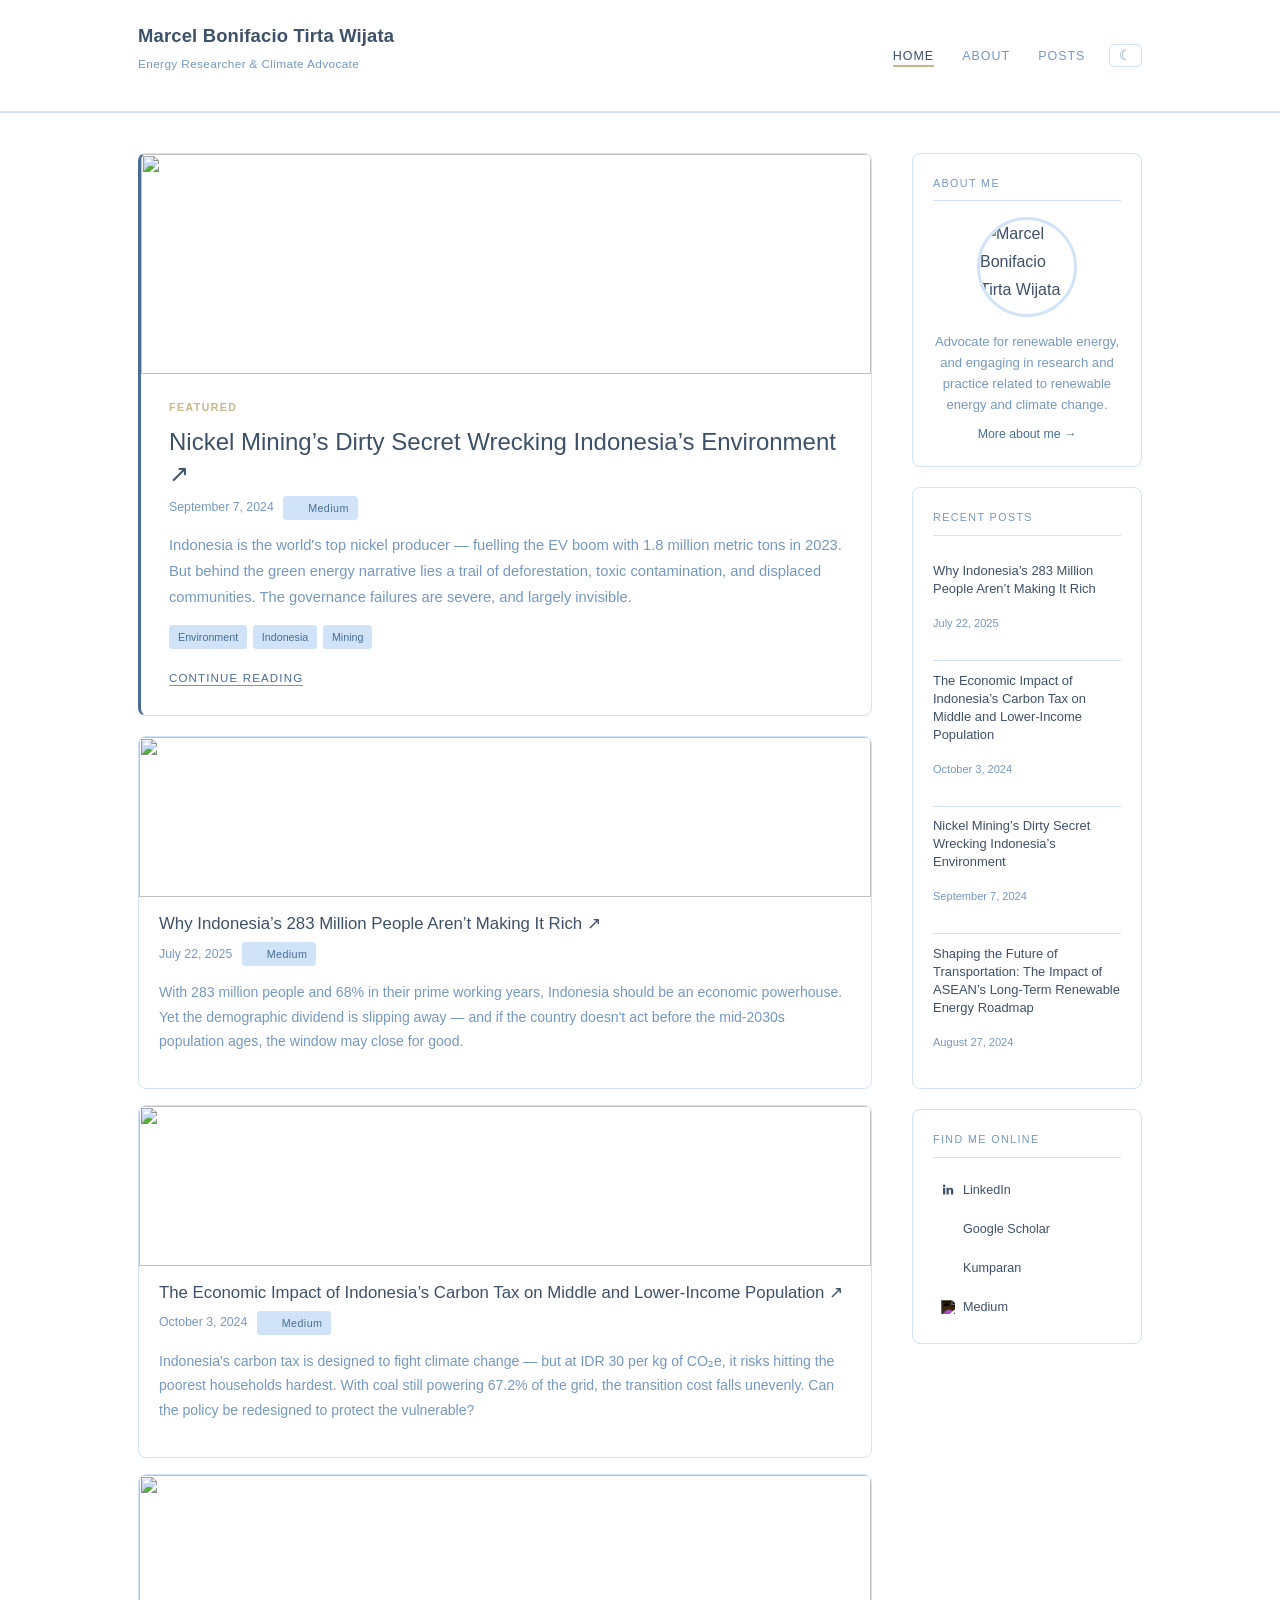
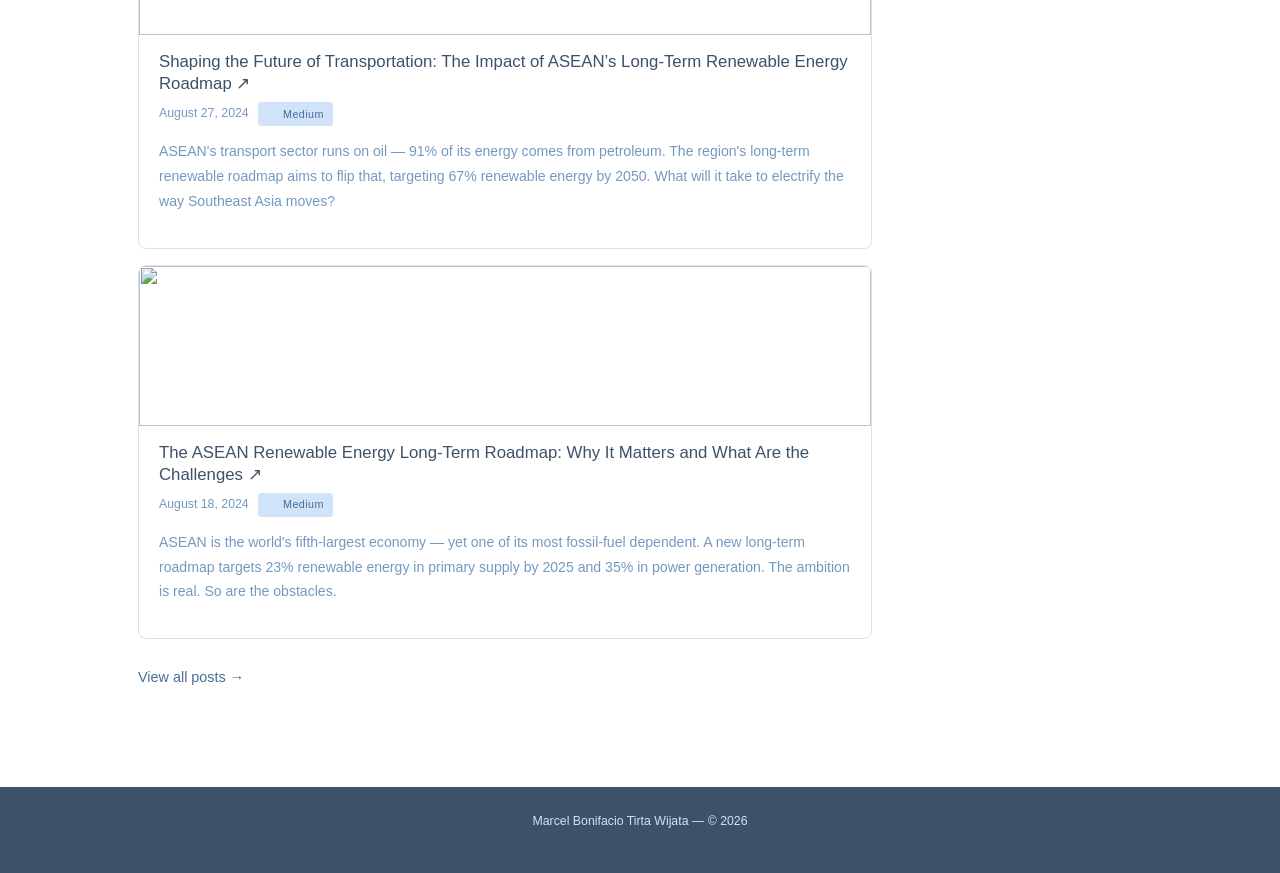
==== commit 473283c9: "feat: add article header images to home and posts cards" ====
--- a/index.html
+++ b/index.html
@@ -152,16 +152,20 @@
   var rest = sorted.filter(function(p){ return p.id !== featured.id; });
 
   var html = '<article class="article-featured">';
+  if (featured.image) html += '<img src="'+featured.image+'" class="article-featured-img" alt="">';
+  html += '<div class="article-featured-inner">';
   html += '<span class="featured-label">Featured</span>';
   html += '<h2 class="article-title"><a href="'+featured.url+'"'+linkAttr(featured)+'>'+esc(featured.title)+(featured.external?' &#8599;':'')+'</a></h2>';
   html += '<div class="article-meta"><span>'+esc(featured.dateDisplay)+'</span>'+badge(featured.platform)+'</div>';
   html += '<p class="article-body">'+esc(featured.excerpt)+'</p>';
   html += renderTags(featured.tags);
   html += '<a href="'+featured.url+'"'+linkAttr(featured)+' class="article-read-more">Continue Reading</a>';
-  html += '</article>';
+  html += '</div></article>';
 
   rest.slice(0, 4).forEach(function(post) {
-    html += '<article class="article-recent"><div class="article-recent-main">';
+    html += '<article class="article-recent">';
+    if (post.image) html += '<img src="'+post.image+'" class="article-recent-img" alt="">';
+    html += '<div class="article-recent-main">';
     html += '<h2 class="article-title"><a href="'+post.url+'"'+linkAttr(post)+'>'+esc(post.title)+(post.external?' &#8599;':'')+'</a></h2>';
     html += '<div class="article-meta"><span>'+esc(post.dateDisplay)+'</span>'+badge(post.platform)+'</div>';
     html += '<p class="article-body">'+esc(post.excerpt)+'</p>';
--- a/styles.css
+++ b/styles.css
@@ -168,14 +168,22 @@
 
 /* ─── Featured Article Card ─── */
 .article-featured {
-  padding: 1.5rem 1.75rem;
+  padding: 0;
   margin-bottom: 1.25rem;
   border: 1px solid var(--border);
   border-left: 3px solid var(--blue);
   border-radius: 8px;
   background: var(--bg-card);
+  overflow: hidden;
   transition: background 0.2s, border-color 0.2s;
 }
+.article-featured-img {
+  width: 100%;
+  height: 220px;
+  object-fit: cover;
+  display: block;
+}
+.article-featured-inner { padding: 1.5rem 1.75rem; }
 
 .featured-label {
   font-size: 0.66rem;
@@ -258,20 +266,25 @@
 
 /* ─── Recent Article Cards ─── */
 .article-recent {
-  display: flex;
-  gap: 1.5rem;
-  padding: 1.25rem 1.5rem;
+  padding: 0;
   margin-bottom: 1rem;
   border: 1px solid var(--border);
   border-radius: 8px;
   background: var(--bg-card);
+  overflow: hidden;
   transition: border-color 0.15s, box-shadow 0.15s, background 0.2s;
 }
 .article-recent:hover {
   border-color: var(--blue-mid);
   box-shadow: 0 2px 12px rgba(73,109,150,0.1);
 }
-.article-recent-main { flex: 1; min-width: 0; }
+.article-recent-img {
+  width: 100%;
+  height: 160px;
+  object-fit: cover;
+  display: block;
+}
+.article-recent-main { padding: 1rem 1.25rem 1.25rem; }
 .article-recent .article-title { font-size: 1.05rem; }
 .article-recent .article-body { font-size: 0.88rem; }
 
@@ -441,14 +454,17 @@
 
 /* ─── Blog Listing ─── */
 .blog-card {
-  padding: 1.25rem 1.5rem;
+  padding: 0;
   margin-bottom: 1rem;
+  overflow: hidden;
   border: 1px solid var(--border);
   border-radius: 8px;
   background: var(--bg-card);
   transition: border-color 0.15s, box-shadow 0.15s, background 0.2s;
 }
 .blog-card:hover { border-color: var(--blue-mid); box-shadow: 0 2px 12px rgba(73,109,150,0.1); }
+.blog-card-img { width: 100%; height: 180px; object-fit: cover; display: block; }
+.blog-card-body { padding: 1.25rem 1.5rem 1.5rem; }
 .blog-card h2 { font-size: 1.0rem; font-weight: 400; line-height: 1.4; margin-bottom: 0.3rem; color: var(--navy); }
 .blog-card h2 a { text-decoration: none; color: inherit; }
 .blog-card h2 a:hover { color: var(--blue); }
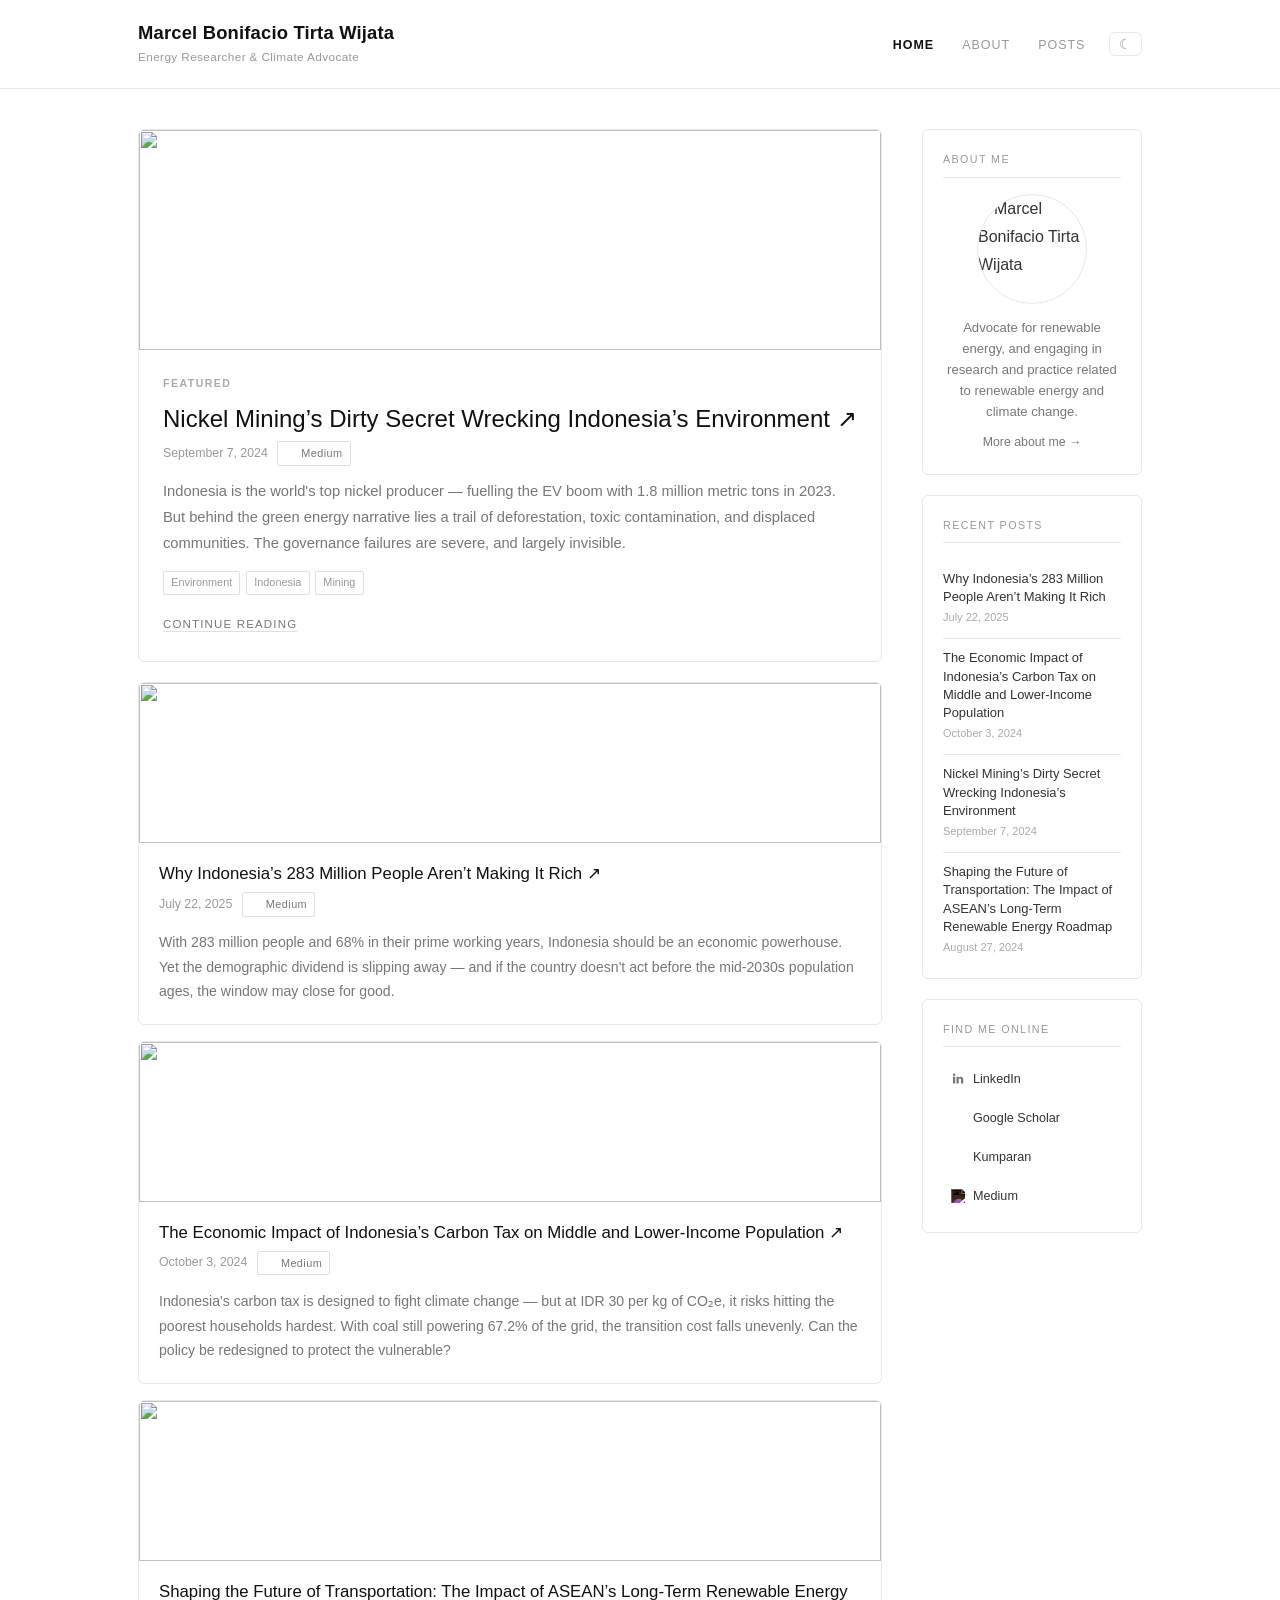
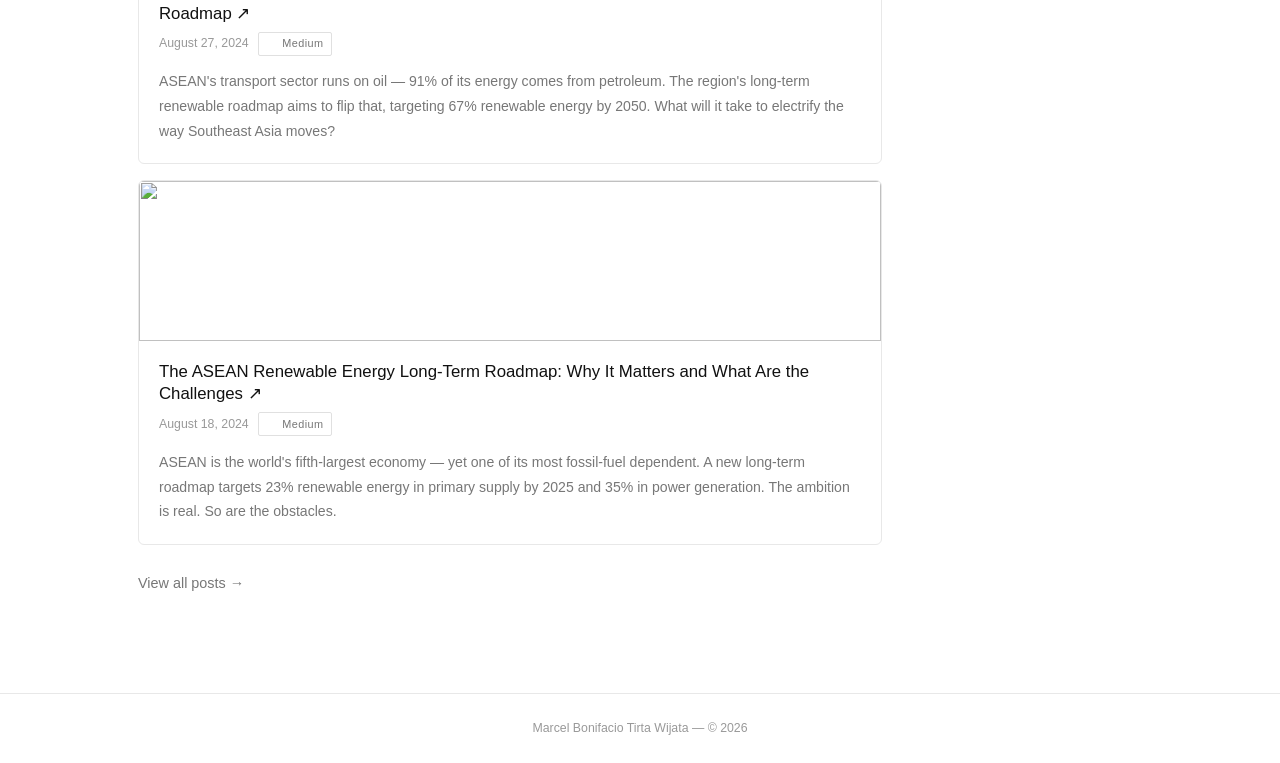
==== commit 79430d66: "Add files via upload" ====
--- a/index.html
+++ b/index.html
@@ -39,10 +39,14 @@
 <link rel="stylesheet" href="styles.css">
 <script>
 (function(){
-  var t=localStorage.getItem('theme');
-  if(t) document.documentElement.setAttribute('data-theme',t);
+  try {
+    var t=localStorage.getItem('theme');
+    if(t) document.documentElement.setAttribute('data-theme',t);
+  } catch(e) {}
 })();
 </script>
+<script src="posts.js" defer></script>
+<script src="main.js" defer></script>
 </head>
 <body>
 
@@ -105,107 +109,9 @@
 
 <footer>
 <div class="container">
-  <p>Marcel Bonifacio Tirta Wijata &mdash; &copy; <span id="footer-year"></span><script>document.getElementById('footer-year').textContent=new Date().getFullYear();</script></p>
+  <p>Marcel Bonifacio Tirta Wijata &mdash; &copy; <span id="footer-year"></span></p>
 </div>
 </footer>
 
-<script src="posts.js"></script>
-<script>
-(function () {
-  var main = document.getElementById('posts-main');
-  var sidebarRecent = document.getElementById('sidebar-recent');
-
-  function esc(s) {
-    return s.replace(/&/g,'&amp;').replace(/</g,'&lt;').replace(/>/g,'&gt;').replace(/"/g,'&quot;');
-  }
-  function linkAttr(post) { return post.external ? ' target="_blank" rel="noopener"' : ''; }
-
-  function mediumIcons() {
-    return '<img src="assets/images/medium.svg" class="icon-medium" alt="">';
-  }
-
-  function badge(platform) {
-    var icon = '';
-    if (platform === 'Medium') {
-      icon = mediumIcons();
-    } else if (platform === 'Kumparan') {
-      icon = '<img src="assets/images/kumparan.svg" alt="">';
-    }
-    return '<span class="platform-badge">' + icon + esc(platform) + '</span>';
-  }
-
-  function renderTags(tags) {
-    if (!tags || !tags.length) return '';
-    return '<div class="article-tags">' + tags.map(function(t){ return '<span class="tag">'+esc(t)+'</span>'; }).join('') + '</div>';
-  }
-
-  if (!window.POSTS || !POSTS.length) {
-    main.innerHTML = '<p style="color:var(--muted);padding:2rem 0;font-size:0.9rem">No posts yet.</p>';
-    sidebarRecent.innerHTML = '<h2 class="widget-title">Recent Posts</h2><p class="widget-body">No posts yet.</p>';
-    return;
-  }
-
-  var sorted = POSTS.slice().sort(function(a,b){ return new Date(b.dateISO)-new Date(a.dateISO); });
-  var featured = null;
-  for (var i = 0; i < sorted.length; i++) { if (sorted[i].featured) { featured = sorted[i]; break; } }
-  if (!featured) featured = sorted[0];
-  var rest = sorted.filter(function(p){ return p.id !== featured.id; });
-
-  var html = '<article class="article-featured">';
-  if (featured.image) html += '<img src="'+featured.image+'" class="article-featured-img" alt="">';
-  html += '<div class="article-featured-inner">';
-  html += '<span class="featured-label">Featured</span>';
-  html += '<h2 class="article-title"><a href="'+featured.url+'"'+linkAttr(featured)+'>'+esc(featured.title)+(featured.external?' &#8599;':'')+'</a></h2>';
-  html += '<div class="article-meta"><span>'+esc(featured.dateDisplay)+'</span>'+badge(featured.platform)+'</div>';
-  html += '<p class="article-body">'+esc(featured.excerpt)+'</p>';
-  html += renderTags(featured.tags);
-  html += '<a href="'+featured.url+'"'+linkAttr(featured)+' class="article-read-more">Continue Reading</a>';
-  html += '</div></article>';
-
-  rest.slice(0, 4).forEach(function(post) {
-    html += '<article class="article-recent">';
-    if (post.image) html += '<img src="'+post.image+'" class="article-recent-img" alt="">';
-    html += '<div class="article-recent-main">';
-    html += '<h2 class="article-title"><a href="'+post.url+'"'+linkAttr(post)+'>'+esc(post.title)+(post.external?' &#8599;':'')+'</a></h2>';
-    html += '<div class="article-meta"><span>'+esc(post.dateDisplay)+'</span>'+badge(post.platform)+'</div>';
-    html += '<p class="article-body">'+esc(post.excerpt)+'</p>';
-    html += '</div></article>';
-  });
-
-  if (!rest.length) {
-    html += '<p style="color:var(--muted);font-size:0.85rem;margin-top:1.5rem">More posts coming soon.</p>';
-  } else {
-    html += '<p style="margin-top:1.5rem"><a href="blog.html" style="color:var(--blue);font-size:0.9rem">View all posts &rarr;</a></p>';
-  }
-
-  main.innerHTML = html;
-
-  var sbHtml = '<h2 class="widget-title">Recent Posts</h2>';
-  sorted.slice(0,4).forEach(function(post) {
-    sbHtml += '<div class="widget-recent-post">';
-    sbHtml += '<p class="widget-recent-post-title"><a href="'+post.url+'"'+linkAttr(post)+'>'+esc(post.title)+'</a></p>';
-    sbHtml += '<p class="widget-recent-post-date">'+esc(post.dateDisplay)+'</p>';
-    sbHtml += '</div>';
-  });
-  sidebarRecent.innerHTML = sbHtml;
-}());
-
-// Theme toggle
-(function(){
-  var btn = document.getElementById('theme-toggle');
-  function getTheme(){
-    return document.documentElement.getAttribute('data-theme') ||
-      (window.matchMedia && window.matchMedia('(prefers-color-scheme: dark)').matches ? 'dark' : 'light');
-  }
-  function setIcon(theme){ btn.innerHTML = theme === 'dark' ? '&#9728;' : '&#9790;'; }
-  setIcon(getTheme());
-  btn.addEventListener('click', function(){
-    var next = getTheme() === 'dark' ? 'light' : 'dark';
-    document.documentElement.setAttribute('data-theme', next);
-    localStorage.setItem('theme', next);
-    setIcon(next);
-  });
-})();
-</script>
 </body>
 </html>
--- a/styles.css
+++ b/styles.css
@@ -1,63 +1,56 @@
-/* =============================================
+/* =====================================================
    Marcel Tirta Wijata — Blog
-   Palette: #3d5169 · #496d96 · #7598c1 · #d0e3f9 · #c5b78a
-   Light + Dark mode
-   ============================================= */
-
-/* ─── Light Mode Variables ─── */
+   Minimal, neutral, content-first (see design.md)
+   Light + dark mode, both grayscale. No accent colour.
+   ===================================================== */
+
+/* ─── Theme Variables ─── */
 :root {
-  --navy:       #3d5169;
-  --blue:       #496d96;
-  --blue-mid:   #7598c1;
-  --blue-light: #d0e3f9;
-  --sand:       #c5b78a;
-  --text:       #3d5169;
-  --muted:      #7598c1;
-  --border:     #d0e3f9;
-  --bg:         #ffffff;
-  --bg-card:    #ffffff;
-  --bg-hover:   #f0f7ff;
-  --footer-bg:  #3d5169;
-  --footer-text:#d0e3f9;
-}
-
-/* ─── Dark Mode Variables ─── */
+  --bg:          #fff;
+  --bg-card:     #fff;
+  --bg-hover:    #fafafa;
+  --text:        #333;
+  --text-strong: #111;
+  --secondary:   #777;
+  --muted:       #999;
+  --label:       #aaa;
+  --border:      #e8e8e8;
+  --border-soft: #e0e0e0;
+  --shadow:      rgba(0, 0, 0, 0.05);
+}
+
 [data-theme="dark"] {
-  --navy:       #d0e3f9;
-  --blue:       #7598c1;
-  --blue-mid:   #496d96;
-  --blue-light: #2d4260;
-  --sand:       #c5b78a;
-  --text:       #c8ddf2;
-  --muted:      #7598c1;
-  --border:     #3d5169;
-  --bg:         #111e2b;
-  --bg-card:    #1a2d40;
-  --bg-hover:   #1e3448;
-  --footer-bg:  #0d1820;
-  --footer-text:#7598c1;
+  --bg:          #121212;
+  --bg-card:     #171717;
+  --bg-hover:    #1e1e1e;
+  --text:        #c9c9c9;
+  --text-strong: #ededed;
+  --secondary:   #9a9a9a;
+  --muted:       #828282;
+  --label:       #6e6e6e;
+  --border:      #2a2a2a;
+  --border-soft: #333;
+  --shadow:      rgba(0, 0, 0, 0.4);
 }
 
 /* System dark mode (when no manual override) */
 @media (prefers-color-scheme: dark) {
   html:not([data-theme="light"]):not([data-theme="dark"]) {
-    --navy:       #d0e3f9;
-    --blue:       #7598c1;
-    --blue-mid:   #496d96;
-    --blue-light: #2d4260;
-    --sand:       #c5b78a;
-    --text:       #c8ddf2;
-    --muted:      #7598c1;
-    --border:     #3d5169;
-    --bg:         #111e2b;
-    --bg-card:    #1a2d40;
-    --bg-hover:   #1e3448;
-    --footer-bg:  #0d1820;
-    --footer-text:#7598c1;
+    --bg:          #121212;
+    --bg-card:     #171717;
+    --bg-hover:    #1e1e1e;
+    --text:        #c9c9c9;
+    --text-strong: #ededed;
+    --secondary:   #9a9a9a;
+    --muted:       #828282;
+    --label:       #6e6e6e;
+    --border:      #2a2a2a;
+    --border-soft: #333;
+    --shadow:      rgba(0, 0, 0, 0.4);
   }
 }
 
-/* ─── Medium icon: single SVG, inverted in light mode ─── */
+/* ─── Medium icon: dark artwork, inverted for light mode ─── */
 img.icon-medium { filter: invert(1); }
 [data-theme="dark"] img.icon-medium { filter: none; }
 @media (prefers-color-scheme: dark) {
@@ -66,6 +59,8 @@
 
 /* ─── Base ─── */
 *, *::before, *::after { box-sizing: border-box; margin: 0; padding: 0; }
+
+html { scroll-behavior: smooth; }
 
 body {
   font-family: "Helvetica Neue", "Helvetica", Arial, sans-serif;
@@ -78,10 +73,20 @@
 }
 
 img { display: block; max-width: 100%; }
-a { color: var(--blue); text-decoration: none; }
-a:hover { color: var(--navy); }
+a { color: var(--text); text-decoration: none; }
+a:hover { color: var(--text-strong); }
 p { margin-bottom: 1rem; }
 strong { font-weight: 600; }
+
+:focus-visible {
+  outline: 2px solid var(--muted);
+  outline-offset: 2px;
+}
+
+@media (prefers-reduced-motion: reduce) {
+  *, *::before, *::after { transition: none !important; animation: none !important; }
+  html { scroll-behavior: auto; }
+}
 
 /* ─── Layout ─── */
 .container {
@@ -98,13 +103,16 @@
   padding-bottom: 3rem;
 }
 
+.page-container { padding-top: 2.5rem; padding-bottom: 3rem; }
+.page-narrow { max-width: 720px; }
+
 main { flex: 1; min-width: 0; }
 
-.sidebar { width: 230px; flex-shrink: 0; }
+.sidebar { width: 220px; flex-shrink: 0; }
 
 /* ─── Header ─── */
 header {
-  border-bottom: 2px solid var(--blue-light);
+  border-bottom: 1px solid var(--border);
   padding: 1.25rem 0;
   background: var(--bg);
   transition: background 0.2s, border-color 0.2s;
@@ -114,20 +122,22 @@
   display: flex;
   justify-content: space-between;
   align-items: center;
+  gap: 1.5rem;
 }
 
 .site-title { text-decoration: none; }
 .site-title h1 {
   font-size: 1.15rem;
   font-weight: 600;
-  color: var(--navy);
+  color: var(--text-strong);
   letter-spacing: 0.01em;
+  line-height: 1.4;
 }
 .site-title .subtitle {
   font-size: 0.74rem;
   color: var(--muted);
   font-weight: 400;
-  margin-top: 0.1rem;
+  margin: 0.1rem 0 0;
   letter-spacing: 0.03em;
 }
 
@@ -143,36 +153,31 @@
   font-weight: 400;
   transition: color 0.15s;
 }
-nav a:hover { color: var(--navy); }
-nav a.current-page {
-  color: var(--navy);
-  border-bottom: 2px solid var(--sand);
-  padding-bottom: 2px;
-}
+nav a:hover { color: var(--text-strong); }
+nav a.current-page { color: var(--text-strong); font-weight: 600; }
 
 /* ─── Theme Toggle Button ─── */
 .theme-toggle {
   background: none;
   border: 1px solid var(--border);
-  border-radius: 5px;
+  border-radius: 6px;
   padding: 0.22rem 0.55rem;
   cursor: pointer;
   font-size: 0.9rem;
+  font-family: inherit;
   color: var(--muted);
   line-height: 1;
   transition: border-color 0.15s, color 0.15s;
   display: flex;
   align-items: center;
 }
-.theme-toggle:hover { border-color: var(--blue-mid); color: var(--navy); }
+.theme-toggle:hover { border-color: var(--muted); color: var(--text-strong); }
 
 /* ─── Featured Article Card ─── */
 .article-featured {
-  padding: 0;
   margin-bottom: 1.25rem;
   border: 1px solid var(--border);
-  border-left: 3px solid var(--blue);
-  border-radius: 8px;
+  border-radius: 6px;
   background: var(--bg-card);
   overflow: hidden;
   transition: background 0.2s, border-color 0.2s;
@@ -181,15 +186,14 @@
   width: 100%;
   height: 220px;
   object-fit: cover;
-  display: block;
-}
-.article-featured-inner { padding: 1.5rem 1.75rem; }
+}
+.article-featured-inner { padding: 1.5rem; }
 
 .featured-label {
   font-size: 0.66rem;
   letter-spacing: 0.14em;
   text-transform: uppercase;
-  color: var(--sand);
+  color: var(--label);
   display: block;
   margin-bottom: 0.65rem;
   font-weight: 600;
@@ -199,11 +203,11 @@
   font-size: 1.5rem;
   font-weight: 500;
   line-height: 1.3;
-  color: var(--navy);
+  color: var(--text-strong);
   margin-bottom: 0.45rem;
 }
 .article-title a { text-decoration: none; color: inherit; }
-.article-title a:hover { color: var(--blue); }
+.article-title a:hover { color: var(--secondary); }
 
 .article-meta {
   display: flex;
@@ -216,13 +220,12 @@
 }
 
 .platform-badge {
-  font-size: 0.67rem;
+  font-size: 0.68rem;
   letter-spacing: 0.04em;
-  color: var(--blue);
-  background: var(--blue-light);
-  border: 1px solid var(--border);
-  padding: 0.1rem 0.5rem;
-  border-radius: 3px;
+  color: var(--secondary);
+  border: 1px solid var(--border-soft);
+  padding: 0.1rem 0.45rem;
+  border-radius: 2px;
   font-weight: 500;
   display: inline-flex;
   align-items: center;
@@ -231,23 +234,22 @@
 .platform-badge img {
   width: 11px;
   height: 11px;
-  display: inline-block;
   vertical-align: middle;
 }
 
-.article-body { font-size: 0.92rem; color: var(--muted); margin-bottom: 0.9rem; }
+.article-body { font-size: 0.92rem; color: var(--secondary); margin-bottom: 0.9rem; }
 
 .article-read-more {
   font-size: 0.72rem;
   letter-spacing: 0.1em;
   text-transform: uppercase;
   text-decoration: none;
-  color: var(--blue);
-  border-bottom: 1px solid var(--blue-mid);
+  color: var(--secondary);
+  border-bottom: 1px solid var(--border-soft);
   padding-bottom: 1px;
   font-weight: 500;
 }
-.article-read-more:hover { color: var(--navy); border-color: var(--navy); }
+.article-read-more:hover { color: var(--text-strong); border-color: var(--muted); }
 
 .article-tags {
   display: flex;
@@ -256,43 +258,50 @@
   margin-bottom: 0.9rem;
 }
 .tag {
-  font-size: 0.67rem;
-  color: var(--blue);
-  background: var(--blue-light);
-  border: 1px solid var(--border);
-  padding: 0.1rem 0.5rem;
-  border-radius: 3px;
+  font-size: 0.68rem;
+  color: var(--muted);
+  border: 1px solid var(--border-soft);
+  padding: 0.1rem 0.45rem;
+  border-radius: 2px;
+}
+
+.view-all-link { margin-top: 1.5rem; }
+.view-all-link a { color: var(--secondary); font-size: 0.9rem; }
+.view-all-link a:hover { color: var(--text-strong); }
+
+.empty-state {
+  color: var(--muted);
+  font-size: 0.9rem;
+  padding: 2rem 0;
 }
 
 /* ─── Recent Article Cards ─── */
 .article-recent {
-  padding: 0;
   margin-bottom: 1rem;
   border: 1px solid var(--border);
-  border-radius: 8px;
+  border-radius: 6px;
   background: var(--bg-card);
   overflow: hidden;
   transition: border-color 0.15s, box-shadow 0.15s, background 0.2s;
 }
 .article-recent:hover {
-  border-color: var(--blue-mid);
-  box-shadow: 0 2px 12px rgba(73,109,150,0.1);
+  border-color: var(--border-soft);
+  box-shadow: 0 2px 12px var(--shadow);
 }
 .article-recent-img {
   width: 100%;
   height: 160px;
   object-fit: cover;
-  display: block;
-}
-.article-recent-main { padding: 1rem 1.25rem 1.25rem; }
+}
+.article-recent-main { padding: 1.25rem; }
 .article-recent .article-title { font-size: 1.05rem; }
-.article-recent .article-body { font-size: 0.88rem; }
+.article-recent .article-body { font-size: 0.88rem; margin-bottom: 0; }
 
 /* ─── Sidebar ─── */
 .sidebar-widget {
   margin-bottom: 1.25rem;
   border: 1px solid var(--border);
-  border-radius: 8px;
+  border-radius: 6px;
   padding: 1.25rem;
   background: var(--bg-card);
   transition: background 0.2s, border-color 0.2s;
@@ -310,19 +319,18 @@
 }
 
 .widget-image {
-  width: 100px;
-  height: 100px;
+  width: 110px;
+  height: 110px;
   object-fit: cover;
   object-position: top center;
   border-radius: 50%;
   margin: 0 auto 0.85rem;
-  display: block;
-  border: 3px solid var(--blue-light);
+  border: 1px solid var(--border);
 }
 
 .widget-body {
   font-size: 0.82rem;
-  color: var(--muted);
+  color: var(--secondary);
   line-height: 1.6;
   margin-bottom: 0.6rem;
   text-align: center;
@@ -330,54 +338,56 @@
 
 .widget-link {
   font-size: 0.77rem;
-  color: var(--blue);
+  color: var(--secondary);
   text-decoration: none;
   display: block;
   text-align: center;
   font-weight: 500;
 }
-.widget-link:hover { color: var(--navy); }
+.widget-link:hover { color: var(--text-strong); }
 
 .widget-recent-post {
   padding: 0.65rem 0;
-  border-bottom: 1px solid var(--blue-light);
+  border-bottom: 1px solid var(--border);
 }
 .widget-recent-post:last-child { border-bottom: none; padding-bottom: 0; }
-.widget-recent-post-title { font-size: 0.81rem; font-weight: 400; line-height: 1.4; }
-.widget-recent-post-title a { text-decoration: none; color: var(--navy); }
-.widget-recent-post-title a:hover { color: var(--blue); }
-.widget-recent-post-date { font-size: 0.69rem; color: var(--muted); margin-top: 0.15rem; }
+.widget-recent-post-title { font-size: 0.81rem; font-weight: 400; line-height: 1.4; margin-bottom: 0; }
+.widget-recent-post-title a { text-decoration: none; color: var(--text); }
+.widget-recent-post-title a:hover { color: var(--text-strong); }
+.widget-recent-post-date { font-size: 0.69rem; color: var(--label); margin: 0.15rem 0 0; }
 
 /* ─── Social links (sidebar) ─── */
 .social-links { display: flex; flex-direction: column; gap: 0.45rem; }
 .social-link {
   font-size: 0.79rem;
-  color: var(--navy);
+  color: var(--text);
   text-decoration: none;
   display: flex;
   align-items: center;
   gap: 0.5rem;
   padding: 0.3rem 0.5rem;
   border-radius: 4px;
-  transition: background 0.12s;
-}
-.social-link:hover { background: var(--bg-hover); color: var(--blue); }
+  transition: background 0.12s, color 0.12s;
+}
+.social-link:hover { background: var(--bg-hover); color: var(--text-strong); }
 .social-link img, .social-link svg {
-  width: 14px; height: 14px;
-  display: inline-block; flex-shrink: 0;
-}
-.social-link svg { fill: var(--navy); }
-.social-link:hover svg { fill: var(--blue); }
-
-/* ─── About Page ─── */
+  width: 14px;
+  height: 14px;
+  flex-shrink: 0;
+}
+.social-link svg { fill: var(--secondary); }
+.social-link:hover svg { fill: var(--text-strong); }
+
+/* ─── Page Header (About / Posts) ─── */
 .page-header {
   margin-bottom: 1.75rem;
   padding-bottom: 1.25rem;
-  border-bottom: 2px solid var(--blue-light);
-}
-.page-header h1 { font-size: 1.4rem; font-weight: 500; color: var(--navy); }
-.page-header .page-subtitle { font-size: 0.83rem; color: var(--muted); margin-top: 0.25rem; }
-
+  border-bottom: 1px solid var(--border);
+}
+.page-header h1 { font-size: 1.4rem; font-weight: 500; color: var(--text-strong); }
+.page-header .page-subtitle { font-size: 0.83rem; color: var(--muted); margin: 0.25rem 0 0; }
+
+/* ─── About Page ─── */
 .about-hero {
   display: flex;
   gap: 2rem;
@@ -391,36 +401,36 @@
   object-position: top;
   border-radius: 50%;
   flex-shrink: 0;
-  border: 3px solid var(--blue-light);
-}
-.about-bio .name { font-size: 1.3rem; font-weight: 500; color: var(--navy); margin-bottom: 0.25rem; }
+  border: 1px solid var(--border);
+}
+.about-bio .name { font-size: 1.3rem; font-weight: 500; color: var(--text-strong); margin-bottom: 0.25rem; }
 .about-bio .role {
   font-size: 0.71rem;
   letter-spacing: 0.1em;
   text-transform: uppercase;
-  color: var(--sand);
+  color: var(--label);
   margin-bottom: 0.9rem;
   font-weight: 600;
 }
-.about-bio p { font-size: 0.9rem; color: var(--muted); margin-bottom: 0.75rem; }
+.about-bio p { font-size: 0.9rem; color: var(--secondary); margin-bottom: 0.75rem; }
 
 .about-social-links { display: flex; flex-wrap: wrap; gap: 0.5rem; margin-top: 0.85rem; }
 .about-social-link {
   font-size: 0.75rem;
   text-decoration: none;
-  color: var(--blue);
-  border: 1px solid var(--border);
+  color: var(--secondary);
+  border: 1px solid var(--border-soft);
   padding: 0.3rem 0.7rem;
   border-radius: 4px;
   display: inline-flex;
   align-items: center;
   gap: 0.35rem;
   background: var(--bg-card);
-  transition: background 0.12s, border-color 0.12s;
-}
-.about-social-link:hover { background: var(--bg-hover); border-color: var(--blue-mid); color: var(--navy); }
-.about-social-link img, .about-social-link svg { width: 13px; height: 13px; display: inline-block; }
-.about-social-link svg { fill: var(--blue); }
+  transition: background 0.12s, border-color 0.12s, color 0.12s;
+}
+.about-social-link:hover { background: var(--bg-hover); border-color: var(--muted); color: var(--text-strong); }
+.about-social-link img, .about-social-link svg { width: 13px; height: 13px; }
+.about-social-link svg { fill: var(--secondary); }
 
 /* ─── Timeline ─── */
 .section-label {
@@ -436,62 +446,90 @@
 .timeline { list-style: none; }
 .timeline li {
   padding: 0.7rem 0 0.7rem 1.25rem;
-  border-left: 2px solid var(--blue-light);
+  border-left: 2px solid var(--border);
   position: relative;
   margin-bottom: 0.15rem;
 }
 .timeline li::before {
   content: '';
-  width: 7px; height: 7px;
+  width: 7px;
+  height: 7px;
   border-radius: 50%;
-  background: var(--blue-mid);
+  background: var(--muted);
   position: absolute;
-  left: -4.5px; top: 1.1rem;
-}
-.tl-role { font-size: 0.88rem; font-weight: 500; color: var(--navy); }
-.tl-org { font-size: 0.83rem; color: var(--muted); margin-top: 0.1rem; }
-.tl-period { font-size: 0.73rem; color: var(--blue-mid); margin-top: 0.1rem; }
+  left: -4.5px;
+  top: 1.1rem;
+}
+.tl-role { font-size: 0.88rem; font-weight: 500; color: var(--text-strong); }
+.tl-org { font-size: 0.83rem; color: var(--secondary); margin-top: 0.1rem; }
+.tl-period { font-size: 0.73rem; color: var(--label); margin-top: 0.1rem; }
 
 /* ─── Blog Listing ─── */
 .blog-card {
-  padding: 0;
   margin-bottom: 1rem;
   overflow: hidden;
   border: 1px solid var(--border);
-  border-radius: 8px;
+  border-radius: 6px;
   background: var(--bg-card);
   transition: border-color 0.15s, box-shadow 0.15s, background 0.2s;
 }
-.blog-card:hover { border-color: var(--blue-mid); box-shadow: 0 2px 12px rgba(73,109,150,0.1); }
-.blog-card-img { width: 100%; height: 180px; object-fit: cover; display: block; }
+.blog-card:hover { border-color: var(--border-soft); box-shadow: 0 2px 12px var(--shadow); }
+.blog-card-img { width: 100%; height: 180px; object-fit: cover; }
 .blog-card-body { padding: 1.25rem 1.5rem 1.5rem; }
-.blog-card h2 { font-size: 1.0rem; font-weight: 400; line-height: 1.4; margin-bottom: 0.3rem; color: var(--navy); }
+.blog-card h2 { font-size: 1rem; font-weight: 500; line-height: 1.4; margin-bottom: 0.3rem; color: var(--text-strong); }
 .blog-card h2 a { text-decoration: none; color: inherit; }
-.blog-card h2 a:hover { color: var(--blue); }
+.blog-card h2 a:hover { color: var(--secondary); }
 .blog-card .meta { font-size: 0.72rem; color: var(--muted); margin-bottom: 0.45rem; display: flex; gap: 0.5rem; align-items: center; flex-wrap: wrap; }
-.blog-card .excerpt { font-size: 0.86rem; color: var(--muted); }
+.blog-card .excerpt { font-size: 0.86rem; color: var(--secondary); }
 
 /* ─── Own Post ─── */
 .post-wrapper { max-width: 680px; margin: 0 auto; padding: 2.5rem 1.75rem; }
-.post-header { margin-bottom: 2rem; padding-bottom: 1.5rem; border-bottom: 2px solid var(--blue-light); }
-.post-title { font-size: 1.8rem; font-weight: 500; color: var(--navy); line-height: 1.3; margin-bottom: 0.4rem; }
+.post-header { margin-bottom: 2rem; padding-bottom: 1.5rem; border-bottom: 1px solid var(--border); }
+.post-title { font-size: 1.8rem; font-weight: 500; color: var(--text-strong); line-height: 1.3; margin-bottom: 0.4rem; }
 .post-meta { font-size: 0.77rem; color: var(--muted); }
+.post-header .article-tags { margin: 0.6rem 0 0; }
+
 .post-content p { font-size: 0.95rem; line-height: 1.8; margin-bottom: 1.2rem; color: var(--text); }
-.post-content h2 { font-size: 1.15rem; font-weight: 500; color: var(--navy); margin: 1.8rem 0 0.6rem; }
-.post-content a { color: var(--blue); text-decoration: underline; }
+.post-content h2 { font-size: 1.15rem; font-weight: 500; color: var(--text-strong); margin: 1.8rem 0 0.6rem; }
+.post-content h3 { font-size: 1rem; font-weight: 600; color: var(--text-strong); margin: 1.5rem 0 0.5rem; }
+.post-content a { color: var(--text); text-decoration: underline; text-underline-offset: 2px; }
+.post-content a:hover { color: var(--text-strong); }
+.post-content ul, .post-content ol { margin: 0 0 1.2rem 1.4rem; font-size: 0.95rem; line-height: 1.8; }
+.post-content li { margin-bottom: 0.35rem; }
+.post-content img { border-radius: 6px; margin: 1.5rem 0; }
+.post-content blockquote {
+  border-left: 3px solid var(--border-soft);
+  padding: 0.25rem 0 0.25rem 1.25rem;
+  margin: 1.5rem 0;
+  color: var(--secondary);
+  font-size: 0.95rem;
+  font-style: italic;
+}
+.post-content blockquote p:last-child { margin-bottom: 0; }
+.post-content code {
+  font-family: ui-monospace, "SF Mono", Menlo, Consolas, monospace;
+  font-size: 0.85em;
+  background: var(--bg-hover);
+  border: 1px solid var(--border);
+  border-radius: 3px;
+  padding: 0.1rem 0.35rem;
+}
+.post-content hr { border: 0; border-top: 1px solid var(--border); margin: 2rem 0; }
+
 .back-link { display: inline-block; font-size: 0.77rem; color: var(--muted); text-decoration: none; margin-bottom: 1.5rem; }
-.back-link:hover { color: var(--navy); }
+.back-link:hover { color: var(--text-strong); }
 
 /* ─── Footer ─── */
 footer {
-  background: var(--footer-bg);
-  padding: 1.5rem 1.75rem;
+  border-top: 1px solid var(--border);
+  padding: 1.5rem 0;
   text-align: center;
   font-size: 0.77rem;
-  color: var(--footer-text);
+  color: var(--muted);
   margin-top: 2rem;
-  transition: background 0.2s;
-}
+  transition: border-color 0.2s;
+}
+footer p { margin-bottom: 0; }
 
 /* ─── Responsive ─── */
 @media (max-width: 700px) {
@@ -499,8 +537,8 @@
   .header-right { width: 100%; justify-content: space-between; }
   .container-flex { flex-direction: column; padding-top: 1.5rem; gap: 2rem; }
   .sidebar { width: 100%; }
-  .article-recent { flex-direction: column; }
   .about-hero { flex-direction: column; }
   .about-image { width: 110px; height: 110px; }
   nav ul { gap: 1.2rem; }
-}
+  .post-title { font-size: 1.5rem; }
+}
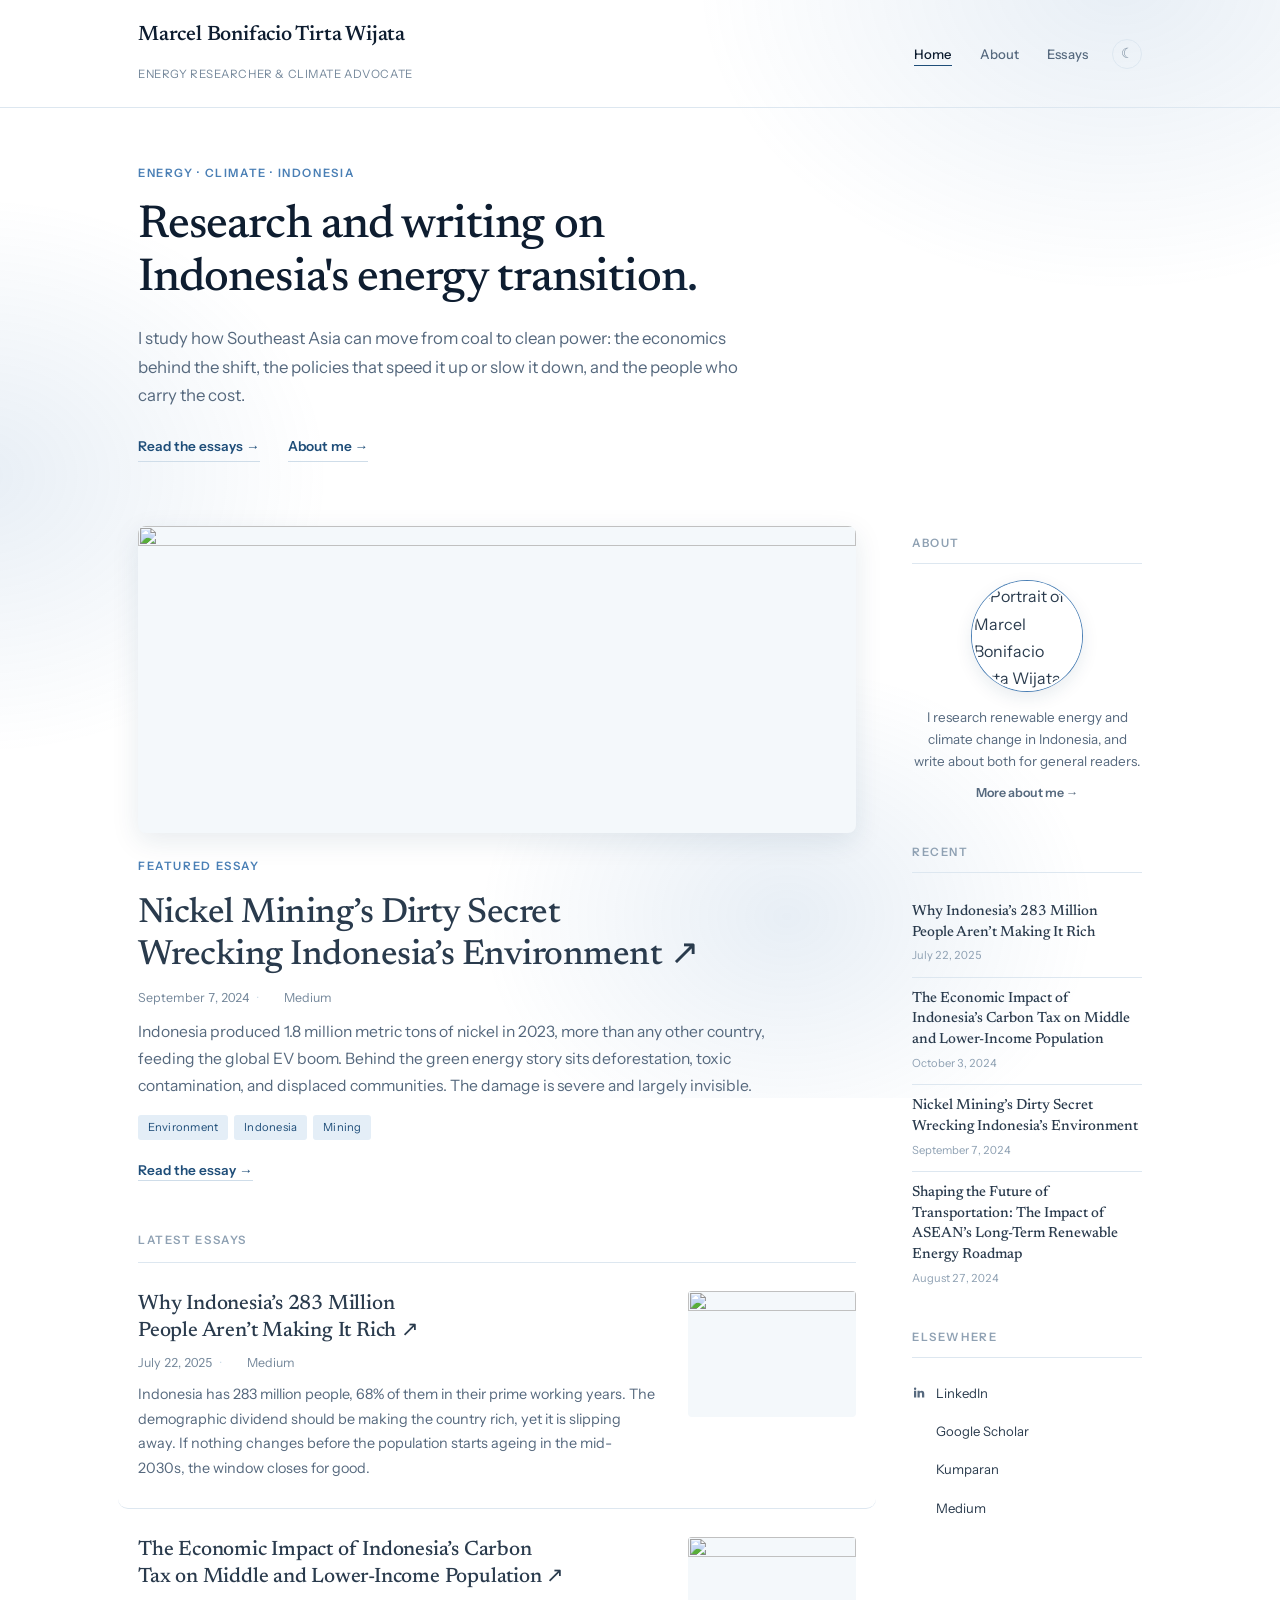
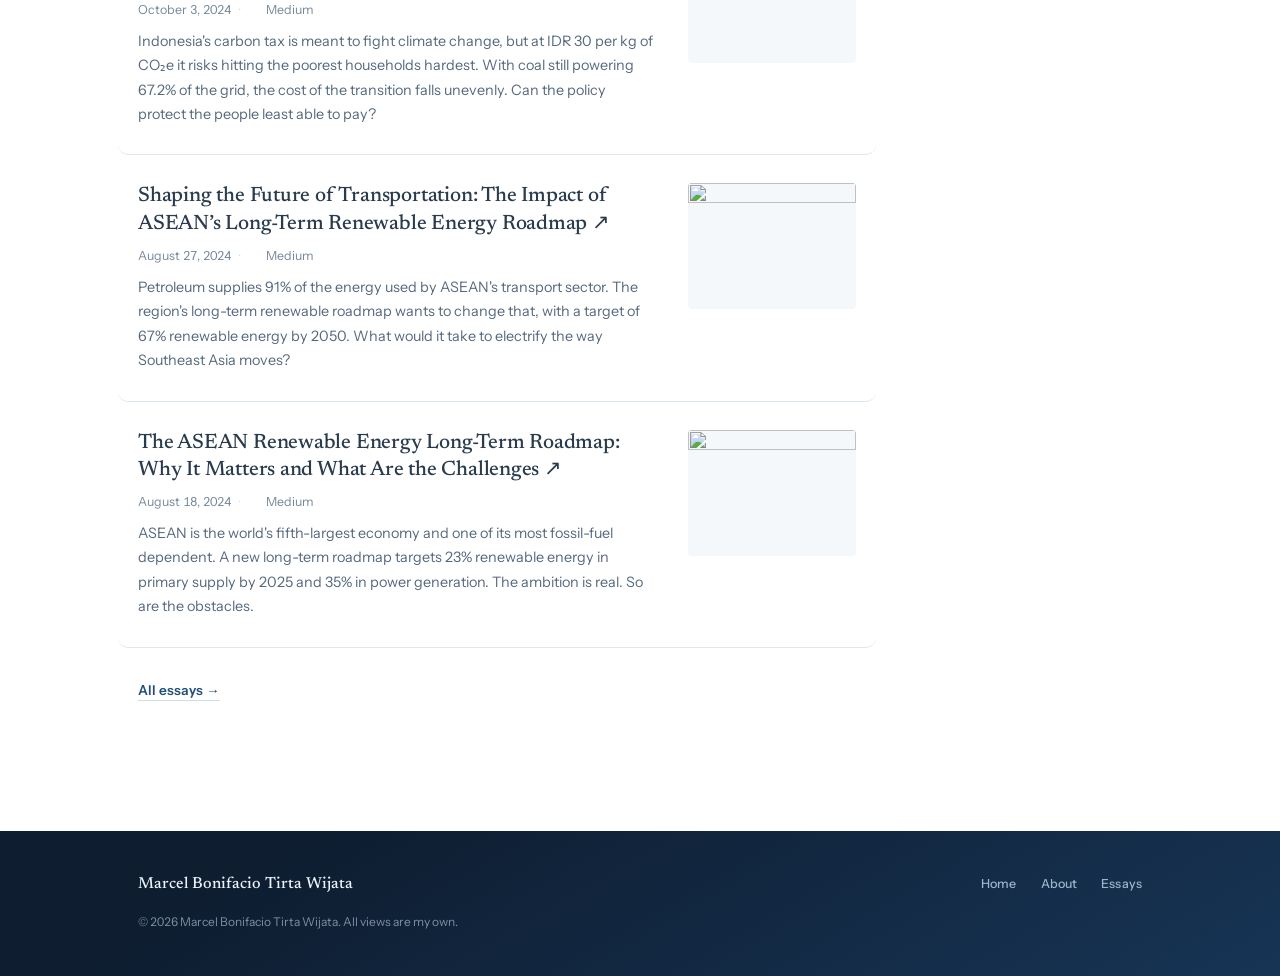
==== commit 709b84f9: "Add files via upload" ====
--- a/index.html
+++ b/index.html
@@ -3,22 +3,26 @@
 <head>
 <meta charset="UTF-8">
 <meta name="viewport" content="width=device-width,initial-scale=1">
-<meta name="description" content="Marcel Bonifacio Tirta Wijata is an energy researcher and climate advocate in Indonesia, writing on renewable energy transition, climate policy, and sustainability.">
-<meta name="keywords" content="renewable energy, climate policy, Indonesia, energy research, sustainability, carbon tax, ASEAN energy">
+<meta name="description" content="Marcel Bonifacio Tirta Wijata is an energy researcher and climate advocate in Indonesia. He writes about the renewable energy transition, climate policy, and the resource economy of Southeast Asia.">
 <meta name="author" content="Marcel Bonifacio Tirta Wijata">
 <meta name="robots" content="index, follow">
+<meta name="theme-color" content="#ffffff" media="(prefers-color-scheme: light)">
+<meta name="theme-color" content="#0b1420" media="(prefers-color-scheme: dark)">
 <meta property="og:type" content="website">
-<meta property="og:title" content="Marcel Bonifacio Tirta Wijata — Energy Researcher & Climate Advocate">
-<meta property="og:description" content="Writings on renewable energy transition, climate policy, and sustainability in Indonesia and Southeast Asia.">
+<meta property="og:title" content="Marcel Bonifacio Tirta Wijata · Energy Researcher and Climate Advocate">
+<meta property="og:description" content="Research and writing on Indonesia's energy transition, climate policy, and the resource economy of Southeast Asia.">
 <meta property="og:image" content="https://tirtawijata.com/assets/images/card_v%3Dde04ef50.jpg">
 <meta property="og:url" content="https://tirtawijata.com">
 <meta property="og:site_name" content="Marcel Bonifacio Tirta Wijata">
+<meta property="og:locale" content="en_US">
 <meta name="twitter:card" content="summary_large_image">
-<meta name="twitter:title" content="Marcel Bonifacio Tirta Wijata — Energy Researcher & Climate Advocate">
-<meta name="twitter:description" content="Writings on renewable energy transition, climate policy, and sustainability in Indonesia and Southeast Asia.">
+<meta name="twitter:title" content="Marcel Bonifacio Tirta Wijata · Energy Researcher and Climate Advocate">
+<meta name="twitter:description" content="Research and writing on Indonesia's energy transition, climate policy, and the resource economy of Southeast Asia.">
 <meta name="twitter:image" content="https://tirtawijata.com/assets/images/card_v%3Dde04ef50.jpg">
 <link rel="canonical" href="https://tirtawijata.com">
-<title>Marcel Bonifacio Tirta Wijata — Energy Researcher & Climate Advocate</title>
+<link rel="icon" href="assets/images/favicon.svg" type="image/svg+xml">
+<link rel="sitemap" type="application/xml" href="sitemap.xml">
+<title>Marcel Bonifacio Tirta Wijata · Energy Researcher and Climate Advocate</title>
 <script type="application/ld+json">
 {
   "@context": "https://schema.org",
@@ -32,10 +36,12 @@
     "https://scholar.google.com/citations?view_op=new_articles&hl=id&imq=Marcel+Bonifacio+Tirta+Wijata"
   ],
   "jobTitle": "Energy Researcher",
-  "description": "Advocate for renewable energy, engaging in research and practice related to renewable energy and climate change in Indonesia.",
+  "description": "Energy researcher and climate advocate working on renewable energy and climate change in Indonesia.",
   "knowsAbout": ["Renewable Energy", "Climate Policy", "Sustainability", "Indonesia", "ASEAN Energy"]
 }
 </script>
+<link rel="preload" href="assets/fonts/newsreader-latin-wght-normal.woff2" as="font" type="font/woff2" crossorigin>
+<link rel="preload" href="assets/fonts/instrument-sans-latin-wght-normal.woff2" as="font" type="font/woff2" crossorigin>
 <link rel="stylesheet" href="styles.css">
 <script>
 (function(){
@@ -50,18 +56,20 @@
 </head>
 <body>
 
+<a class="skip-link" href="#posts-main">Skip to content</a>
+
 <header>
 <div class="container header-inner">
   <a href="index.html" class="site-title">
-    <h1>Marcel Bonifacio Tirta Wijata</h1>
+    <p class="site-name">Marcel Bonifacio Tirta Wijata</p>
     <p class="subtitle">Energy Researcher &amp; Climate Advocate</p>
   </a>
   <div class="header-right">
-    <nav>
+    <nav aria-label="Main">
       <ul>
         <li><a href="index.html" class="current-page">Home</a></li>
         <li><a href="about.html">About</a></li>
-        <li><a href="blog.html">Posts</a></li>
+        <li><a href="blog.html">Essays</a></li>
       </ul>
     </nav>
     <button class="theme-toggle" id="theme-toggle" aria-label="Toggle dark mode">&#9790;</button>
@@ -69,27 +77,39 @@
 </div>
 </header>
 
+<div class="container">
+  <section class="hero">
+    <p class="kicker">Energy &middot; Climate &middot; Indonesia</p>
+    <h1 class="hero-title">Research and writing on Indonesia's energy transition.</h1>
+    <p class="lede">I study how Southeast Asia can move from coal to clean power: the economics behind the shift, the policies that speed it up or slow it down, and the people who carry the cost.</p>
+    <div class="hero-links">
+      <a href="blog.html" class="text-link">Read the essays <span class="arrow">&rarr;</span></a>
+      <a href="about.html" class="text-link">About me <span class="arrow">&rarr;</span></a>
+    </div>
+  </section>
+</div>
+
 <div class="container container-flex">
   <main id="posts-main" role="main"></main>
 
   <aside class="sidebar">
-    <div class="sidebar-widget">
-      <h2 class="widget-title">About Me</h2>
-      <img src="assets/images/image02_v%3Dde04ef50.jpg" alt="Marcel Bonifacio Tirta Wijata" class="widget-image">
-      <p class="widget-body">Advocate for renewable energy, and engaging in research and practice related to renewable energy and climate change.</p>
+    <div class="sidebar-widget reveal">
+      <h2 class="widget-title">About</h2>
+      <img src="assets/images/image02_v%3Dde04ef50.jpg" alt="Portrait of Marcel Bonifacio Tirta Wijata" class="widget-image">
+      <p class="widget-body">I research renewable energy and climate change in Indonesia, and write about both for general readers.</p>
       <a href="about.html" class="widget-link">More about me &rarr;</a>
     </div>
 
-    <div class="sidebar-widget" id="sidebar-recent">
-      <h2 class="widget-title">Recent Posts</h2>
+    <div class="sidebar-widget reveal" id="sidebar-recent">
+      <h2 class="widget-title">Recent</h2>
       <p class="widget-body">Loading&hellip;</p>
     </div>
 
-    <div class="sidebar-widget">
-      <h2 class="widget-title">Find Me Online</h2>
+    <div class="sidebar-widget reveal">
+      <h2 class="widget-title">Elsewhere</h2>
       <div class="social-links">
         <a href="https://www.linkedin.com/in/marceltirtawijata/" target="_blank" rel="noopener" class="social-link">
-          <svg viewBox="0 0 40 40" xmlns="http://www.w3.org/2000/svg"><path d="M12.1,13.8v19.1H5.7V13.8ZM8.9,11.2a3.4,3.4,0,1,1,3.4-3.4A3.4,3.4,0,0,1,8.9,11.2ZM35,33H28.6V22.7c0-2.4-.9-4.3-3.2-4.3a3.3,3.3,0,0,0-3.1,2.3,4,4,0,0,0-.2,1.5V33H15.7V13.8H22v2.8a6.9,6.9,0,0,1,6-3.3c4.5,0,7,3,7,8.6Z"/></svg>
+          <svg viewBox="0 0 40 40" xmlns="http://www.w3.org/2000/svg" aria-hidden="true"><path d="M12.1,13.8v19.1H5.7V13.8ZM8.9,11.2a3.4,3.4,0,1,1,3.4-3.4A3.4,3.4,0,0,1,8.9,11.2ZM35,33H28.6V22.7c0-2.4-.9-4.3-3.2-4.3a3.3,3.3,0,0,0-3.1,2.3,4,4,0,0,0-.2,1.5V33H15.7V13.8H22v2.8a6.9,6.9,0,0,1,6-3.3c4.5,0,7,3,7,8.6Z"/></svg>
           LinkedIn
         </a>
         <a href="https://scholar.google.com/citations?view_op=new_articles&amp;hl=id&amp;imq=Marcel+Bonifacio+Tirta+Wijata" target="_blank" rel="noopener" class="social-link">
@@ -99,8 +119,7 @@
           <img src="assets/images/kumparan.svg" alt=""> Kumparan
         </a>
         <a href="https://medium.com/@marcelbonifaciotirtawijata" target="_blank" rel="noopener" class="social-link">
-          <img src="assets/images/medium.svg" class="icon-medium" alt="Medium">
-          Medium
+          <img src="assets/images/medium.svg" class="icon-medium" alt=""> Medium
         </a>
       </div>
     </div>
@@ -109,7 +128,15 @@
 
 <footer>
 <div class="container">
-  <p>Marcel Bonifacio Tirta Wijata &mdash; &copy; <span id="footer-year"></span></p>
+  <div class="footer-inner">
+    <p class="footer-name">Marcel Bonifacio Tirta Wijata</p>
+    <nav class="footer-nav" aria-label="Footer">
+      <a href="index.html">Home</a>
+      <a href="about.html">About</a>
+      <a href="blog.html">Essays</a>
+    </nav>
+  </div>
+  <p class="footer-copy">&copy; <span id="footer-year"></span> Marcel Bonifacio Tirta Wijata. All views are my own.</p>
 </div>
 </footer>
 
--- a/styles.css
+++ b/styles.css
@@ -1,56 +1,112 @@
 /* =====================================================
-   Marcel Tirta Wijata — Blog
-   Minimal, neutral, content-first (see design.md)
-   Light + dark mode, both grayscale. No accent colour.
+   Marcel Tirta Wijata / tirtawijata.com
+   Editorial, grayscale, content-first (see design.md)
+   Newsreader (display + essays) · Instrument Sans (UI)
    ===================================================== */
+
+/* ─── Fonts (self-hosted, variable, latin subset) ─── */
+@font-face {
+  font-family: 'Newsreader';
+  font-style: normal;
+  font-display: swap;
+  font-weight: 200 800;
+  src: url('assets/fonts/newsreader-latin-wght-normal.woff2') format('woff2-variations');
+}
+@font-face {
+  font-family: 'Newsreader';
+  font-style: italic;
+  font-display: swap;
+  font-weight: 200 800;
+  src: url('assets/fonts/newsreader-latin-wght-italic.woff2') format('woff2-variations');
+}
+@font-face {
+  font-family: 'Instrument Sans';
+  font-style: normal;
+  font-display: swap;
+  font-weight: 400 700;
+  src: url('assets/fonts/instrument-sans-latin-wght-normal.woff2') format('woff2-variations');
+}
 
 /* ─── Theme Variables ─── */
 :root {
-  --bg:          #fff;
-  --bg-card:     #fff;
-  --bg-hover:    #fafafa;
-  --text:        #333;
-  --text-strong: #111;
-  --secondary:   #777;
-  --muted:       #999;
-  --label:       #aaa;
-  --border:      #e8e8e8;
-  --border-soft: #e0e0e0;
-  --shadow:      rgba(0, 0, 0, 0.05);
+  --bg:            #ffffff;
+  --bg-subtle:     #f4f8fb;
+  --bg-hover:      #ecf3f9;
+  --tint:          #e4eef7;
+  --text:          #2a3b4d;
+  --text-strong:   #0e1d30;
+  --secondary:     #56697e;
+  --muted:         #75889b;
+  --label:         #8fa1b3;
+  --border:        #dde7f0;
+  --border-soft:   #cfdde9;
+  --accent:        #1f4e79;
+  --accent-strong: #163a5c;
+  --accent-soft:   #4a7fb5;
+  --glow:          rgba(74, 127, 181, 0.13);
+  --shadow:        rgba(22, 58, 92, 0.10);
+  --footer-bg:     #0e1d30;
+  --footer-bg2:    #173455;
+  --footer-text:   #9db4cb;
+  --footer-strong: #eaf2fa;
+
+  --serif: 'Newsreader', Georgia, 'Times New Roman', serif;
+  --sans:  'Instrument Sans', 'Helvetica Neue', Helvetica, Arial, sans-serif;
+
+  --z-base: 1;
+  --z-nav: 10;
+  --z-skip: 100;
 }
 
 [data-theme="dark"] {
-  --bg:          #121212;
-  --bg-card:     #171717;
-  --bg-hover:    #1e1e1e;
-  --text:        #c9c9c9;
-  --text-strong: #ededed;
-  --secondary:   #9a9a9a;
-  --muted:       #828282;
-  --label:       #6e6e6e;
-  --border:      #2a2a2a;
-  --border-soft: #333;
-  --shadow:      rgba(0, 0, 0, 0.4);
-}
-
-/* System dark mode (when no manual override) */
+  --bg:            #0b1420;
+  --bg-subtle:     #101c2c;
+  --bg-hover:      #152334;
+  --tint:          #16273c;
+  --text:          #c3d2e2;
+  --text-strong:   #eef4fa;
+  --secondary:     #91a6bc;
+  --muted:         #7289a1;
+  --label:         #5d7389;
+  --border:        #1f3046;
+  --border-soft:   #2a3e58;
+  --accent:        #79a9d8;
+  --accent-strong: #a3c6e8;
+  --accent-soft:   #4d7eae;
+  --glow:          rgba(98, 148, 199, 0.12);
+  --shadow:        rgba(0, 0, 0, 0.45);
+  --footer-bg:     #081120;
+  --footer-bg2:    #102342;
+  --footer-text:   #7e95ad;
+  --footer-strong: #dce8f4;
+}
+
 @media (prefers-color-scheme: dark) {
   html:not([data-theme="light"]):not([data-theme="dark"]) {
-    --bg:          #121212;
-    --bg-card:     #171717;
-    --bg-hover:    #1e1e1e;
-    --text:        #c9c9c9;
-    --text-strong: #ededed;
-    --secondary:   #9a9a9a;
-    --muted:       #828282;
-    --label:       #6e6e6e;
-    --border:      #2a2a2a;
-    --border-soft: #333;
-    --shadow:      rgba(0, 0, 0, 0.4);
+    --bg:            #0b1420;
+    --bg-subtle:     #101c2c;
+    --bg-hover:      #152334;
+    --tint:          #16273c;
+    --text:          #c3d2e2;
+    --text-strong:   #eef4fa;
+    --secondary:     #91a6bc;
+    --muted:         #7289a1;
+    --label:         #5d7389;
+    --border:        #1f3046;
+    --border-soft:   #2a3e58;
+    --accent:        #79a9d8;
+    --accent-strong: #a3c6e8;
+    --accent-soft:   #4d7eae;
+    --glow:          rgba(98, 148, 199, 0.12);
+    --shadow:        rgba(0, 0, 0, 0.45);
+    --footer-bg:     #081120;
+    --footer-bg2:    #102342;
+    --footer-text:   #7e95ad;
+    --footer-strong: #dce8f4;
   }
 }
 
-/* ─── Medium icon: dark artwork, inverted for light mode ─── */
+/* Medium icon: dark artwork, inverted for light mode */
 img.icon-medium { filter: invert(1); }
 [data-theme="dark"] img.icon-medium { filter: none; }
 @media (prefers-color-scheme: dark) {
@@ -63,30 +119,81 @@
 html { scroll-behavior: smooth; }
 
 body {
-  font-family: "Helvetica Neue", "Helvetica", Arial, sans-serif;
+  font-family: var(--sans);
   font-size: 1rem;
-  line-height: 1.75;
+  line-height: 1.7;
   color: var(--text);
   background: var(--bg);
   -webkit-font-smoothing: antialiased;
   transition: background 0.2s, color 0.2s;
 }
 
+/* Ambient moving gradient: fixed glow layer drifting slowly behind content */
+body::before {
+  content: '';
+  position: fixed;
+  inset: -22%;
+  z-index: -1;
+  pointer-events: none;
+  background:
+    radial-gradient(44rem 32rem at 76% 14%, var(--glow), transparent 60%),
+    radial-gradient(38rem 30rem at 14% 52%, var(--glow), transparent 58%),
+    radial-gradient(32rem 26rem at 58% 86%, var(--glow), transparent 60%);
+  animation: drift 50s ease-in-out infinite alternate;
+  will-change: transform;
+}
+
+@keyframes drift {
+  0%   { transform: translate3d(-2.5%, -2%, 0) scale(1) rotate(0.001deg); }
+  50%  { transform: translate3d(2.5%, 2%, 0) scale(1.07); }
+  100% { transform: translate3d(-1%, 2.5%, 0) scale(1.02); }
+}
+
 img { display: block; max-width: 100%; }
-a { color: var(--text); text-decoration: none; }
+a { color: var(--text); text-decoration: none; transition: color 0.2s; }
 a:hover { color: var(--text-strong); }
 p { margin-bottom: 1rem; }
 strong { font-weight: 600; }
 
+h1, h2, h3 { text-wrap: balance; }
+
 :focus-visible {
   outline: 2px solid var(--muted);
   outline-offset: 2px;
-}
+  border-radius: 2px;
+}
+
+::selection { background: var(--accent); color: var(--bg); }
+
+.skip-link {
+  position: absolute;
+  left: 1rem;
+  top: -3rem;
+  z-index: var(--z-skip);
+  background: var(--bg);
+  color: var(--text-strong);
+  border: 1px solid var(--border);
+  padding: 0.4rem 0.9rem;
+  font-size: 0.8rem;
+  border-radius: 4px;
+  transition: top 0.2s;
+}
+.skip-link:focus { top: 1rem; }
 
 @media (prefers-reduced-motion: reduce) {
   *, *::before, *::after { transition: none !important; animation: none !important; }
   html { scroll-behavior: auto; }
-}
+  .reveal { opacity: 1 !important; transform: none !important; }
+}
+
+/* ─── Reveal on scroll (added by JS; no-JS users see everything) ─── */
+.reveal {
+  opacity: 0;
+  transform: translateY(14px);
+  transition: opacity 0.55s ease, transform 0.55s ease;
+  transition-delay: var(--reveal-delay, 0s);
+}
+.reveal.in { opacity: 1; transform: none; }
 
 /* ─── Layout ─── */
 .container {
@@ -97,25 +204,27 @@
 
 .container-flex {
   display: flex;
-  gap: 2.5rem;
+  gap: 3.5rem;
   align-items: flex-start;
-  padding-top: 2.5rem;
-  padding-bottom: 3rem;
-}
-
-.page-container { padding-top: 2.5rem; padding-bottom: 3rem; }
-.page-narrow { max-width: 720px; }
+  padding-top: 1rem;
+  padding-bottom: 4rem;
+}
+
+.page-container { padding-top: 2.5rem; padding-bottom: 4rem; }
+.page-narrow { max-width: 760px; }
 
 main { flex: 1; min-width: 0; }
 
-.sidebar { width: 220px; flex-shrink: 0; }
+.sidebar { width: 230px; flex-shrink: 0; padding-top: 0.5rem; }
 
 /* ─── Header ─── */
 header {
   border-bottom: 1px solid var(--border);
-  padding: 1.25rem 0;
-  background: var(--bg);
-  transition: background 0.2s, border-color 0.2s;
+  padding: 1.4rem 0;
+  background: transparent;
+  position: relative;
+  z-index: var(--z-nav);
+  transition: border-color 0.2s;
 }
 
 .header-inner {
@@ -126,196 +235,275 @@
 }
 
 .site-title { text-decoration: none; }
-.site-title h1 {
-  font-size: 1.15rem;
-  font-weight: 600;
-  color: var(--text-strong);
-  letter-spacing: 0.01em;
-  line-height: 1.4;
+.site-title h1, .site-title .site-name {
+  font-family: var(--serif);
+  font-size: 1.3rem;
+  font-weight: 550;
+  letter-spacing: -0.01em;
+  color: var(--text-strong);
+  line-height: 1.3;
 }
 .site-title .subtitle {
-  font-size: 0.74rem;
+  font-size: 0.72rem;
   color: var(--muted);
   font-weight: 400;
-  margin: 0.1rem 0 0;
-  letter-spacing: 0.03em;
+  margin: 0.15rem 0 0;
+  letter-spacing: 0.05em;
+  text-transform: uppercase;
 }
 
 .header-right { display: flex; align-items: center; gap: 1.5rem; }
 
 nav ul { list-style: none; display: flex; gap: 1.75rem; }
 nav a {
-  text-decoration: none;
-  font-size: 0.78rem;
-  letter-spacing: 0.08em;
-  text-transform: uppercase;
-  color: var(--muted);
-  font-weight: 400;
-  transition: color 0.15s;
+  font-size: 0.82rem;
+  letter-spacing: 0.01em;
+  color: var(--secondary);
+  font-weight: 500;
+  padding-bottom: 3px;
+  border-bottom: 1px solid transparent;
+  transition: color 0.2s, border-color 0.2s;
 }
 nav a:hover { color: var(--text-strong); }
-nav a.current-page { color: var(--text-strong); font-weight: 600; }
-
-/* ─── Theme Toggle Button ─── */
+nav a.current-page {
+  color: var(--text-strong);
+  border-bottom-color: var(--accent);
+}
+
+/* ─── Theme Toggle ─── */
 .theme-toggle {
   background: none;
   border: 1px solid var(--border);
-  border-radius: 6px;
-  padding: 0.22rem 0.55rem;
+  border-radius: 50%;
+  width: 30px;
+  height: 30px;
   cursor: pointer;
-  font-size: 0.9rem;
+  font-size: 0.85rem;
   font-family: inherit;
   color: var(--muted);
   line-height: 1;
-  transition: border-color 0.15s, color 0.15s;
   display: flex;
   align-items: center;
-}
-.theme-toggle:hover { border-color: var(--muted); color: var(--text-strong); }
-
-/* ─── Featured Article Card ─── */
-.article-featured {
-  margin-bottom: 1.25rem;
-  border: 1px solid var(--border);
-  border-radius: 6px;
-  background: var(--bg-card);
-  overflow: hidden;
-  transition: background 0.2s, border-color 0.2s;
-}
-.article-featured-img {
-  width: 100%;
-  height: 220px;
-  object-fit: cover;
-}
-.article-featured-inner { padding: 1.5rem; }
-
-.featured-label {
-  font-size: 0.66rem;
+  justify-content: center;
+  transition: border-color 0.2s, color 0.2s, transform 0.15s;
+}
+.theme-toggle:hover { border-color: var(--accent-soft); color: var(--accent); }
+.theme-toggle:active { transform: scale(0.92); }
+
+/* ─── Hero (homepage) ─── */
+.hero { padding: 3.5rem 0 3rem; }
+.kicker {
+  font-size: 0.72rem;
+  letter-spacing: 0.14em;
+  text-transform: uppercase;
+  color: var(--accent-soft);
+  font-weight: 600;
+  margin-bottom: 1rem;
+}
+.hero h2, .hero-title {
+  font-family: var(--serif);
+  font-size: clamp(2rem, 4.5vw, 2.9rem);
+  font-weight: 500;
+  letter-spacing: -0.02em;
+  line-height: 1.15;
+  color: var(--text-strong);
+  background: linear-gradient(115deg, var(--text-strong) 30%, var(--accent) 55%, var(--accent-soft) 70%, var(--text-strong) 95%);
+  background-size: 220% 100%;
+  -webkit-background-clip: text;
+  background-clip: text;
+  -webkit-text-fill-color: transparent;
+  animation: sheen 14s ease-in-out infinite alternate;
+  max-width: 17em;
+  margin-bottom: 1.1rem;
+}
+
+@keyframes sheen {
+  from { background-position: 0% 0; }
+  to   { background-position: 100% 0; }
+}
+.hero .lede {
+  font-size: 1.05rem;
+  line-height: 1.7;
+  color: var(--secondary);
+  max-width: 36em;
+  margin-bottom: 1.6rem;
+}
+.hero-links { display: flex; gap: 1.75rem; flex-wrap: wrap; }
+
+.text-link {
+  font-size: 0.85rem;
+  font-weight: 600;
+  color: var(--accent);
+  border-bottom: 1px solid var(--border-soft);
+  padding-bottom: 2px;
+  transition: border-color 0.2s, color 0.2s;
+}
+.text-link:hover { color: var(--accent-strong); border-bottom-color: var(--accent); }
+.text-link .arrow { display: inline-block; transition: transform 0.2s; }
+.text-link:hover .arrow { transform: translateX(3px); }
+
+/* ─── Section labels ─── */
+.section-label {
+  font-size: 0.72rem;
   letter-spacing: 0.14em;
   text-transform: uppercase;
   color: var(--label);
+  font-weight: 600;
+  padding-bottom: 0.7rem;
+  border-bottom: 1px solid var(--border);
+  margin-bottom: 0;
+}
+
+/* ─── Featured essay ─── */
+.feature { margin-bottom: 3rem; }
+.feature-media {
   display: block;
-  margin-bottom: 0.65rem;
-  font-weight: 600;
-}
-
-.article-title {
-  font-size: 1.5rem;
-  font-weight: 500;
-  line-height: 1.3;
-  color: var(--text-strong);
-  margin-bottom: 0.45rem;
-}
-.article-title a { text-decoration: none; color: inherit; }
-.article-title a:hover { color: var(--secondary); }
-
-.article-meta {
+  overflow: hidden;
+  border-radius: 8px;
+  margin-bottom: 1.5rem;
+  background: var(--bg-subtle);
+  box-shadow: 0 8px 28px var(--shadow);
+  transition: box-shadow 0.3s;
+}
+.feature-media:hover { box-shadow: 0 14px 38px var(--shadow); }
+.feature-media img {
+  width: 100%;
+  aspect-ratio: 21 / 9;
+  object-fit: cover;
+  transition: transform 0.6s ease, opacity 0.3s;
+}
+.feature-media:hover img { transform: scale(1.025); }
+.feature-title {
+  font-family: var(--serif);
+  font-size: clamp(1.6rem, 3.2vw, 2.2rem);
+  font-weight: 500;
+  letter-spacing: -0.015em;
+  line-height: 1.2;
+  color: var(--text-strong);
+  margin-bottom: 0.6rem;
+}
+.feature-title a:hover { color: var(--accent); }
+.feature-excerpt {
+  font-size: 0.98rem;
+  color: var(--secondary);
+  max-width: 40em;
+  margin-bottom: 1rem;
+}
+
+/* ─── Entry meta (shared) ─── */
+.entry-meta {
   display: flex;
   align-items: center;
-  gap: 0.6rem;
-  font-size: 0.77rem;
+  gap: 0.5rem;
+  font-size: 0.78rem;
   color: var(--muted);
-  margin-bottom: 0.85rem;
+  margin-bottom: 0.7rem;
   flex-wrap: wrap;
-}
-
-.platform-badge {
-  font-size: 0.68rem;
-  letter-spacing: 0.04em;
-  color: var(--secondary);
-  border: 1px solid var(--border-soft);
-  padding: 0.1rem 0.45rem;
-  border-radius: 2px;
-  font-weight: 500;
-  display: inline-flex;
-  align-items: center;
-  gap: 0.3rem;
-}
-.platform-badge img {
-  width: 11px;
-  height: 11px;
-  vertical-align: middle;
-}
-
-.article-body { font-size: 0.92rem; color: var(--secondary); margin-bottom: 0.9rem; }
-
-.article-read-more {
-  font-size: 0.72rem;
-  letter-spacing: 0.1em;
-  text-transform: uppercase;
-  text-decoration: none;
-  color: var(--secondary);
-  border-bottom: 1px solid var(--border-soft);
-  padding-bottom: 1px;
-  font-weight: 500;
-}
-.article-read-more:hover { color: var(--text-strong); border-color: var(--muted); }
-
-.article-tags {
+  font-variant-numeric: tabular-nums;
+}
+.entry-meta .dot { color: var(--border-soft); }
+.entry-meta img { width: 12px; height: 12px; display: inline-block; vertical-align: -1px; }
+.platform { display: inline-flex; align-items: center; gap: 0.35rem; }
+
+.entry-tags { display: flex; flex-wrap: wrap; gap: 0.4rem; margin-bottom: 1rem; }
+.tag {
+  font-size: 0.7rem;
+  color: var(--accent);
+  background: var(--tint);
+  border: 1px solid transparent;
+  padding: 0.12rem 0.55rem;
+  border-radius: 3px;
+  letter-spacing: 0.02em;
+}
+
+/* ─── Entry list (hairline rows) ─── */
+.entry-list { border-top: 0; }
+.entry {
+  display: flex;
+  gap: 2rem;
+  align-items: flex-start;
+  padding: 1.75rem 1.25rem;
+  margin: 0 -1.25rem;
+  border-bottom: 1px solid var(--border);
+  border-radius: 10px;
+  transition: background 0.2s;
+}
+.entry:hover { background: var(--bg-subtle); }
+.entry-body { flex: 1; min-width: 0; }
+.entry-title {
+  font-family: var(--serif);
+  font-size: 1.3rem;
+  font-weight: 500;
+  letter-spacing: -0.01em;
+  line-height: 1.3;
+  color: var(--text-strong);
+  margin-bottom: 0.45rem;
+}
+.entry-title a:hover { color: var(--accent); }
+.entry-excerpt { font-size: 0.9rem; color: var(--secondary); margin-bottom: 0; max-width: 38em; }
+.entry .entry-meta { margin-bottom: 0.55rem; }
+.entry .entry-tags { margin: 0.8rem 0 0; }
+
+.entry-thumb {
+  display: block;
+  flex-shrink: 0;
+  width: 168px;
+  overflow: hidden;
+  border-radius: 4px;
+  background: var(--bg-subtle);
+}
+.entry-thumb img {
+  width: 100%;
+  aspect-ratio: 4 / 3;
+  object-fit: cover;
+  transition: transform 0.5s ease;
+}
+.entry-thumb:hover img { transform: scale(1.04); }
+
+.view-all-link { margin-top: 1.75rem; }
+
+.empty-state { color: var(--muted); font-size: 0.9rem; padding: 2.5rem 0; }
+
+/* ─── Tag filter (Posts page) ─── */
+.filter-bar {
   display: flex;
   flex-wrap: wrap;
-  gap: 0.35rem;
-  margin-bottom: 0.9rem;
-}
-.tag {
-  font-size: 0.68rem;
-  color: var(--muted);
+  gap: 0.5rem;
+  margin: 1.5rem 0 0.5rem;
+}
+.filter-chip {
+  font-family: var(--sans);
+  font-size: 0.78rem;
+  font-weight: 500;
+  color: var(--secondary);
+  background: none;
   border: 1px solid var(--border-soft);
-  padding: 0.1rem 0.45rem;
-  border-radius: 2px;
-}
-
-.view-all-link { margin-top: 1.5rem; }
-.view-all-link a { color: var(--secondary); font-size: 0.9rem; }
-.view-all-link a:hover { color: var(--text-strong); }
-
-.empty-state {
-  color: var(--muted);
-  font-size: 0.9rem;
-  padding: 2rem 0;
-}
-
-/* ─── Recent Article Cards ─── */
-.article-recent {
-  margin-bottom: 1rem;
-  border: 1px solid var(--border);
-  border-radius: 6px;
-  background: var(--bg-card);
-  overflow: hidden;
-  transition: border-color 0.15s, box-shadow 0.15s, background 0.2s;
-}
-.article-recent:hover {
-  border-color: var(--border-soft);
-  box-shadow: 0 2px 12px var(--shadow);
-}
-.article-recent-img {
-  width: 100%;
-  height: 160px;
-  object-fit: cover;
-}
-.article-recent-main { padding: 1.25rem; }
-.article-recent .article-title { font-size: 1.05rem; }
-.article-recent .article-body { font-size: 0.88rem; margin-bottom: 0; }
+  border-radius: 999px;
+  padding: 0.25rem 0.85rem;
+  cursor: pointer;
+  transition: color 0.2s, border-color 0.2s, background 0.2s, transform 0.15s;
+}
+.filter-chip:hover { color: var(--accent); border-color: var(--accent-soft); background: var(--bg-subtle); }
+.filter-chip:active { transform: scale(0.96); }
+.filter-chip[aria-pressed="true"] {
+  background: linear-gradient(135deg, var(--accent), var(--accent-soft));
+  border-color: transparent;
+  color: var(--bg);
+  box-shadow: 0 2px 10px var(--shadow);
+}
+.filter-count { font-size: 0.78rem; color: var(--muted); margin: 0.75rem 0 0; }
 
 /* ─── Sidebar ─── */
-.sidebar-widget {
-  margin-bottom: 1.25rem;
-  border: 1px solid var(--border);
-  border-radius: 6px;
-  padding: 1.25rem;
-  background: var(--bg-card);
-  transition: background 0.2s, border-color 0.2s;
-}
-
+.sidebar-widget { margin-bottom: 2.5rem; }
 .widget-title {
-  font-size: 0.67rem;
-  letter-spacing: 0.13em;
+  font-size: 0.72rem;
+  letter-spacing: 0.14em;
   text-transform: uppercase;
-  color: var(--muted);
-  margin-bottom: 1rem;
-  padding-bottom: 0.5rem;
+  color: var(--label);
+  font-weight: 600;
+  margin-bottom: 1.1rem;
+  padding-bottom: 0.6rem;
   border-bottom: 1px solid var(--border);
-  font-weight: 500;
 }
 
 .widget-image {
@@ -324,221 +512,320 @@
   object-fit: cover;
   object-position: top center;
   border-radius: 50%;
-  margin: 0 auto 0.85rem;
-  border: 1px solid var(--border);
+  margin: 0 auto 0.9rem;
+  border: 2px solid var(--bg);
+  box-shadow: 0 0 0 1px var(--accent-soft), 0 6px 18px var(--shadow);
 }
 
 .widget-body {
-  font-size: 0.82rem;
+  font-size: 0.84rem;
   color: var(--secondary);
-  line-height: 1.6;
+  line-height: 1.65;
   margin-bottom: 0.6rem;
   text-align: center;
 }
 
 .widget-link {
-  font-size: 0.77rem;
+  font-size: 0.78rem;
   color: var(--secondary);
-  text-decoration: none;
   display: block;
   text-align: center;
-  font-weight: 500;
+  font-weight: 600;
 }
 .widget-link:hover { color: var(--text-strong); }
 
-.widget-recent-post {
-  padding: 0.65rem 0;
-  border-bottom: 1px solid var(--border);
-}
+.widget-recent-post { padding: 0.7rem 0; border-bottom: 1px solid var(--border); }
 .widget-recent-post:last-child { border-bottom: none; padding-bottom: 0; }
-.widget-recent-post-title { font-size: 0.81rem; font-weight: 400; line-height: 1.4; margin-bottom: 0; }
-.widget-recent-post-title a { text-decoration: none; color: var(--text); }
+.widget-recent-post-title {
+  font-family: var(--serif);
+  font-size: 0.92rem;
+  font-weight: 500;
+  line-height: 1.4;
+  margin-bottom: 0;
+}
+.widget-recent-post-title a { color: var(--text); }
 .widget-recent-post-title a:hover { color: var(--text-strong); }
-.widget-recent-post-date { font-size: 0.69rem; color: var(--label); margin: 0.15rem 0 0; }
-
-/* ─── Social links (sidebar) ─── */
-.social-links { display: flex; flex-direction: column; gap: 0.45rem; }
+.widget-recent-post-date {
+  font-size: 0.7rem;
+  color: var(--label);
+  margin: 0.2rem 0 0;
+  font-variant-numeric: tabular-nums;
+}
+
+/* ─── Social links ─── */
+.social-links { display: flex; flex-direction: column; gap: 0.2rem; }
 .social-link {
-  font-size: 0.79rem;
+  font-size: 0.82rem;
   color: var(--text);
-  text-decoration: none;
   display: flex;
   align-items: center;
-  gap: 0.5rem;
-  padding: 0.3rem 0.5rem;
+  gap: 0.6rem;
+  padding: 0.4rem 0.5rem;
+  margin: 0 -0.5rem;
   border-radius: 4px;
-  transition: background 0.12s, color 0.12s;
-}
-.social-link:hover { background: var(--bg-hover); color: var(--text-strong); }
-.social-link img, .social-link svg {
-  width: 14px;
-  height: 14px;
-  flex-shrink: 0;
-}
-.social-link svg { fill: var(--secondary); }
-.social-link:hover svg { fill: var(--text-strong); }
-
-/* ─── Page Header (About / Posts) ─── */
-.page-header {
-  margin-bottom: 1.75rem;
-  padding-bottom: 1.25rem;
-  border-bottom: 1px solid var(--border);
-}
-.page-header h1 { font-size: 1.4rem; font-weight: 500; color: var(--text-strong); }
-.page-header .page-subtitle { font-size: 0.83rem; color: var(--muted); margin: 0.25rem 0 0; }
-
-/* ─── About Page ─── */
-.about-hero {
-  display: flex;
-  gap: 2rem;
-  margin-bottom: 2rem;
-  align-items: flex-start;
-}
+  transition: background 0.15s, color 0.15s, transform 0.15s;
+}
+.social-link:hover { background: var(--bg-hover); color: var(--accent); transform: translateX(2px); }
+.social-link img, .social-link svg { width: 14px; height: 14px; flex-shrink: 0; }
+.social-link svg { fill: var(--secondary); transition: fill 0.15s; }
+.social-link:hover svg { fill: var(--accent); }
+
+/* ─── Page header ─── */
+.page-header { margin-bottom: 2rem; padding-bottom: 1.5rem; border-bottom: 1px solid var(--border); }
+.page-header h1 {
+  font-family: var(--serif);
+  font-size: clamp(1.7rem, 3.5vw, 2.3rem);
+  font-weight: 500;
+  letter-spacing: -0.015em;
+  color: var(--text-strong);
+}
+.page-header .page-subtitle { font-size: 0.92rem; color: var(--muted); margin: 0.4rem 0 0; max-width: 42em; }
+
+/* ─── About page ─── */
+.about-hero { display: flex; gap: 2.5rem; margin-bottom: 3.5rem; align-items: flex-start; }
 .about-image {
-  width: 130px;
-  height: 130px;
+  width: 140px;
+  height: 140px;
   object-fit: cover;
   object-position: top;
   border-radius: 50%;
   flex-shrink: 0;
-  border: 1px solid var(--border);
-}
-.about-bio .name { font-size: 1.3rem; font-weight: 500; color: var(--text-strong); margin-bottom: 0.25rem; }
+  border: 2px solid var(--bg);
+  box-shadow: 0 0 0 1px var(--accent-soft), 0 8px 24px var(--shadow);
+}
+.about-bio .name {
+  font-family: var(--serif);
+  font-size: 1.7rem;
+  font-weight: 500;
+  letter-spacing: -0.015em;
+  color: var(--text-strong);
+  margin-bottom: 0.3rem;
+}
 .about-bio .role {
-  font-size: 0.71rem;
-  letter-spacing: 0.1em;
+  font-size: 0.72rem;
+  letter-spacing: 0.12em;
   text-transform: uppercase;
   color: var(--label);
-  margin-bottom: 0.9rem;
+  margin-bottom: 1rem;
   font-weight: 600;
 }
-.about-bio p { font-size: 0.9rem; color: var(--secondary); margin-bottom: 0.75rem; }
-
-.about-social-links { display: flex; flex-wrap: wrap; gap: 0.5rem; margin-top: 0.85rem; }
+.about-bio p { font-size: 0.95rem; color: var(--secondary); margin-bottom: 0.8rem; max-width: 38em; }
+
+.about-social-links { display: flex; flex-wrap: wrap; gap: 0.5rem; margin-top: 1rem; }
 .about-social-link {
-  font-size: 0.75rem;
-  text-decoration: none;
+  font-size: 0.78rem;
+  font-weight: 500;
   color: var(--secondary);
   border: 1px solid var(--border-soft);
-  padding: 0.3rem 0.7rem;
+  padding: 0.35rem 0.8rem;
   border-radius: 4px;
   display: inline-flex;
   align-items: center;
-  gap: 0.35rem;
-  background: var(--bg-card);
-  transition: background 0.12s, border-color 0.12s, color 0.12s;
-}
-.about-social-link:hover { background: var(--bg-hover); border-color: var(--muted); color: var(--text-strong); }
+  gap: 0.4rem;
+  transition: background 0.15s, border-color 0.15s, color 0.15s, transform 0.15s;
+}
+.about-social-link:hover { background: var(--bg-hover); border-color: var(--accent-soft); color: var(--accent); }
+.about-social-link:active { transform: scale(0.97); }
 .about-social-link img, .about-social-link svg { width: 13px; height: 13px; }
 .about-social-link svg { fill: var(--secondary); }
 
-/* ─── Timeline ─── */
-.section-label {
-  font-size: 0.67rem;
-  letter-spacing: 0.13em;
-  text-transform: uppercase;
-  color: var(--muted);
-  margin: 2rem 0 1rem;
-  padding-bottom: 0.4rem;
+/* ─── Services ("What I do") ─── */
+.services { margin-bottom: 3.5rem; }
+.service {
+  display: grid;
+  grid-template-columns: 200px 1fr;
+  gap: 2rem;
+  padding: 1.6rem 0;
   border-bottom: 1px solid var(--border);
-  font-weight: 500;
-}
+}
+.service-name {
+  font-family: var(--serif);
+  font-size: 1.15rem;
+  font-weight: 500;
+  letter-spacing: -0.01em;
+  color: var(--text-strong);
+  line-height: 1.35;
+}
+.service-desc { font-size: 0.9rem; color: var(--secondary); margin-bottom: 0; max-width: 38em; }
+
+/* ─── Selected writing (portfolio) ─── */
+.selected-work { margin-bottom: 3.5rem; }
+.work-item {
+  display: flex;
+  justify-content: space-between;
+  align-items: baseline;
+  gap: 2rem;
+  padding: 1.3rem 0;
+  border-bottom: 1px solid var(--border);
+}
+.work-main { min-width: 0; }
+.work-title {
+  font-family: var(--serif);
+  font-size: 1.1rem;
+  font-weight: 500;
+  letter-spacing: -0.01em;
+  line-height: 1.35;
+  color: var(--text-strong);
+  margin-bottom: 0.25rem;
+}
+.work-title a:hover { color: var(--accent); }
+.work-note { font-size: 0.85rem; color: var(--muted); margin-bottom: 0; }
+.work-meta {
+  flex-shrink: 0;
+  font-size: 0.78rem;
+  color: var(--label);
+  font-variant-numeric: tabular-nums;
+  white-space: nowrap;
+}
+
+/* ─── Focus areas ─── */
+.focus-areas { display: flex; flex-wrap: wrap; gap: 0.5rem; margin-top: 1.25rem; }
+
+/* ─── Timeline (kept for future use) ─── */
 .timeline { list-style: none; }
-.timeline li {
-  padding: 0.7rem 0 0.7rem 1.25rem;
-  border-left: 2px solid var(--border);
-  position: relative;
-  margin-bottom: 0.15rem;
-}
+.timeline li { padding: 0.7rem 0 0.7rem 1.25rem; border-left: 2px solid var(--border); position: relative; }
 .timeline li::before {
   content: '';
-  width: 7px;
-  height: 7px;
+  width: 7px; height: 7px;
   border-radius: 50%;
   background: var(--muted);
   position: absolute;
-  left: -4.5px;
-  top: 1.1rem;
-}
-.tl-role { font-size: 0.88rem; font-weight: 500; color: var(--text-strong); }
-.tl-org { font-size: 0.83rem; color: var(--secondary); margin-top: 0.1rem; }
-.tl-period { font-size: 0.73rem; color: var(--label); margin-top: 0.1rem; }
-
-/* ─── Blog Listing ─── */
-.blog-card {
-  margin-bottom: 1rem;
-  overflow: hidden;
-  border: 1px solid var(--border);
-  border-radius: 6px;
-  background: var(--bg-card);
-  transition: border-color 0.15s, box-shadow 0.15s, background 0.2s;
-}
-.blog-card:hover { border-color: var(--border-soft); box-shadow: 0 2px 12px var(--shadow); }
-.blog-card-img { width: 100%; height: 180px; object-fit: cover; }
-.blog-card-body { padding: 1.25rem 1.5rem 1.5rem; }
-.blog-card h2 { font-size: 1rem; font-weight: 500; line-height: 1.4; margin-bottom: 0.3rem; color: var(--text-strong); }
-.blog-card h2 a { text-decoration: none; color: inherit; }
-.blog-card h2 a:hover { color: var(--secondary); }
-.blog-card .meta { font-size: 0.72rem; color: var(--muted); margin-bottom: 0.45rem; display: flex; gap: 0.5rem; align-items: center; flex-wrap: wrap; }
-.blog-card .excerpt { font-size: 0.86rem; color: var(--secondary); }
-
-/* ─── Own Post ─── */
-.post-wrapper { max-width: 680px; margin: 0 auto; padding: 2.5rem 1.75rem; }
-.post-header { margin-bottom: 2rem; padding-bottom: 1.5rem; border-bottom: 1px solid var(--border); }
-.post-title { font-size: 1.8rem; font-weight: 500; color: var(--text-strong); line-height: 1.3; margin-bottom: 0.4rem; }
-.post-meta { font-size: 0.77rem; color: var(--muted); }
-.post-header .article-tags { margin: 0.6rem 0 0; }
-
-.post-content p { font-size: 0.95rem; line-height: 1.8; margin-bottom: 1.2rem; color: var(--text); }
-.post-content h2 { font-size: 1.15rem; font-weight: 500; color: var(--text-strong); margin: 1.8rem 0 0.6rem; }
-.post-content h3 { font-size: 1rem; font-weight: 600; color: var(--text-strong); margin: 1.5rem 0 0.5rem; }
-.post-content a { color: var(--text); text-decoration: underline; text-underline-offset: 2px; }
-.post-content a:hover { color: var(--text-strong); }
-.post-content ul, .post-content ol { margin: 0 0 1.2rem 1.4rem; font-size: 0.95rem; line-height: 1.8; }
-.post-content li { margin-bottom: 0.35rem; }
-.post-content img { border-radius: 6px; margin: 1.5rem 0; }
+  left: -4.5px; top: 1.1rem;
+}
+.tl-role { font-size: 0.9rem; font-weight: 500; color: var(--text-strong); }
+.tl-org { font-size: 0.84rem; color: var(--secondary); margin-top: 0.1rem; }
+.tl-period { font-size: 0.74rem; color: var(--label); margin-top: 0.1rem; font-variant-numeric: tabular-nums; }
+
+/* ─── Own post pages ─── */
+.post-wrapper { max-width: 700px; margin: 0 auto; padding: 3rem 1.75rem 4rem; }
+.post-header { margin-bottom: 2.5rem; padding-bottom: 1.75rem; border-bottom: 1px solid var(--border); }
+.post-title {
+  font-family: var(--serif);
+  font-size: clamp(1.8rem, 4vw, 2.4rem);
+  font-weight: 500;
+  letter-spacing: -0.02em;
+  color: var(--text-strong);
+  line-height: 1.18;
+  margin-bottom: 0.7rem;
+}
+.post-meta { font-size: 0.8rem; color: var(--muted); font-variant-numeric: tabular-nums; }
+.post-header .entry-tags, .post-header .article-tags { margin: 0.8rem 0 0; display: flex; flex-wrap: wrap; gap: 0.4rem; }
+
+.post-content p {
+  font-family: var(--serif);
+  font-size: 1.12rem;
+  line-height: 1.8;
+  margin-bottom: 1.35rem;
+  color: var(--text);
+}
+.post-content h2 {
+  font-family: var(--serif);
+  font-size: 1.45rem;
+  font-weight: 550;
+  letter-spacing: -0.01em;
+  color: var(--text-strong);
+  margin: 2.2rem 0 0.8rem;
+}
+.post-content h3 {
+  font-family: var(--serif);
+  font-size: 1.2rem;
+  font-weight: 600;
+  color: var(--text-strong);
+  margin: 1.8rem 0 0.6rem;
+}
+.post-content a { color: var(--accent); text-decoration: underline; text-underline-offset: 3px; text-decoration-color: var(--border-soft); transition: text-decoration-color 0.2s, color 0.2s; }
+.post-content a:hover { color: var(--accent-strong); text-decoration-color: var(--accent); }
+.post-content ul, .post-content ol { margin: 0 0 1.35rem 1.4rem; font-family: var(--serif); font-size: 1.12rem; line-height: 1.8; }
+.post-content li { margin-bottom: 0.4rem; }
+.post-content img { border-radius: 4px; margin: 2rem 0; }
 .post-content blockquote {
-  border-left: 3px solid var(--border-soft);
-  padding: 0.25rem 0 0.25rem 1.25rem;
-  margin: 1.5rem 0;
+  border-left: 2px solid var(--accent);
+  padding: 0.25rem 0 0.25rem 1.5rem;
+  margin: 2rem 0;
   color: var(--secondary);
-  font-size: 0.95rem;
-  font-style: italic;
-}
+  background: linear-gradient(90deg, var(--bg-subtle), transparent 70%);
+  border-radius: 0 6px 6px 0;
+}
+.post-content blockquote p { font-style: italic; font-size: 1.15rem; }
 .post-content blockquote p:last-child { margin-bottom: 0; }
 .post-content code {
-  font-family: ui-monospace, "SF Mono", Menlo, Consolas, monospace;
-  font-size: 0.85em;
+  font-family: ui-monospace, 'SF Mono', Menlo, Consolas, monospace;
+  font-size: 0.82em;
   background: var(--bg-hover);
   border: 1px solid var(--border);
   border-radius: 3px;
   padding: 0.1rem 0.35rem;
 }
-.post-content hr { border: 0; border-top: 1px solid var(--border); margin: 2rem 0; }
-
-.back-link { display: inline-block; font-size: 0.77rem; color: var(--muted); text-decoration: none; margin-bottom: 1.5rem; }
+.post-content hr { border: 0; border-top: 1px solid var(--border); margin: 2.5rem 0; }
+
+.back-link {
+  display: inline-block;
+  font-size: 0.8rem;
+  font-weight: 500;
+  color: var(--muted);
+  margin-bottom: 2rem;
+}
 .back-link:hover { color: var(--text-strong); }
+
+/* ─── 404 ─── */
+.notfound { padding: 6rem 0 7rem; text-align: left; }
+.notfound .code {
+  font-family: var(--serif);
+  font-size: 5rem;
+  font-weight: 400;
+  font-style: italic;
+  background: linear-gradient(120deg, var(--accent-soft), var(--accent));
+  -webkit-background-clip: text;
+  background-clip: text;
+  -webkit-text-fill-color: transparent;
+  line-height: 1;
+  margin-bottom: 1rem;
+}
+.notfound h1 {
+  font-family: var(--serif);
+  font-size: 2rem;
+  font-weight: 500;
+  letter-spacing: -0.015em;
+  color: var(--text-strong);
+  margin-bottom: 0.75rem;
+}
+.notfound p { color: var(--secondary); max-width: 34em; margin-bottom: 1.5rem; }
+.notfound-links { display: flex; gap: 1.75rem; }
 
 /* ─── Footer ─── */
 footer {
-  border-top: 1px solid var(--border);
-  padding: 1.5rem 0;
-  text-align: center;
-  font-size: 0.77rem;
-  color: var(--muted);
-  margin-top: 2rem;
-  transition: border-color 0.2s;
-}
+  background: linear-gradient(150deg, var(--footer-bg) 20%, var(--footer-bg2) 100%);
+  padding: 2.5rem 0 2.75rem;
+  margin-top: 3rem;
+}
+.footer-inner {
+  display: flex;
+  justify-content: space-between;
+  align-items: baseline;
+  gap: 1.5rem;
+  flex-wrap: wrap;
+}
+.footer-name { font-family: var(--serif); font-size: 1rem; font-weight: 500; color: var(--footer-strong); margin-bottom: 0; }
+.footer-nav { display: flex; gap: 1.5rem; }
+.footer-nav a { font-size: 0.78rem; color: var(--footer-text); }
+.footer-nav a:hover { color: var(--footer-strong); }
+.footer-copy { font-size: 0.75rem; color: var(--footer-text); opacity: 0.75; margin: 0.85rem 0 0; font-variant-numeric: tabular-nums; }
 footer p { margin-bottom: 0; }
 
 /* ─── Responsive ─── */
 @media (max-width: 700px) {
-  .header-inner { flex-direction: column; gap: 0.75rem; align-items: flex-start; }
+  .header-inner { flex-direction: column; gap: 0.85rem; align-items: flex-start; }
   .header-right { width: 100%; justify-content: space-between; }
-  .container-flex { flex-direction: column; padding-top: 1.5rem; gap: 2rem; }
+  .container-flex { flex-direction: column; gap: 3rem; padding-bottom: 3rem; }
   .sidebar { width: 100%; }
-  .about-hero { flex-direction: column; }
+  .hero { padding: 2.5rem 0 2rem; }
+  .entry { flex-direction: column-reverse; gap: 1rem; }
+  .entry-thumb { width: 100%; }
+  .entry-thumb img { aspect-ratio: 2 / 1; }
+  .about-hero { flex-direction: column; gap: 1.5rem; }
   .about-image { width: 110px; height: 110px; }
+  .service { grid-template-columns: 1fr; gap: 0.4rem; padding: 1.3rem 0; }
+  .work-item { flex-direction: column; gap: 0.3rem; }
   nav ul { gap: 1.2rem; }
-  .post-title { font-size: 1.5rem; }
-}
+  .footer-inner { flex-direction: column; gap: 0.75rem; }
+}
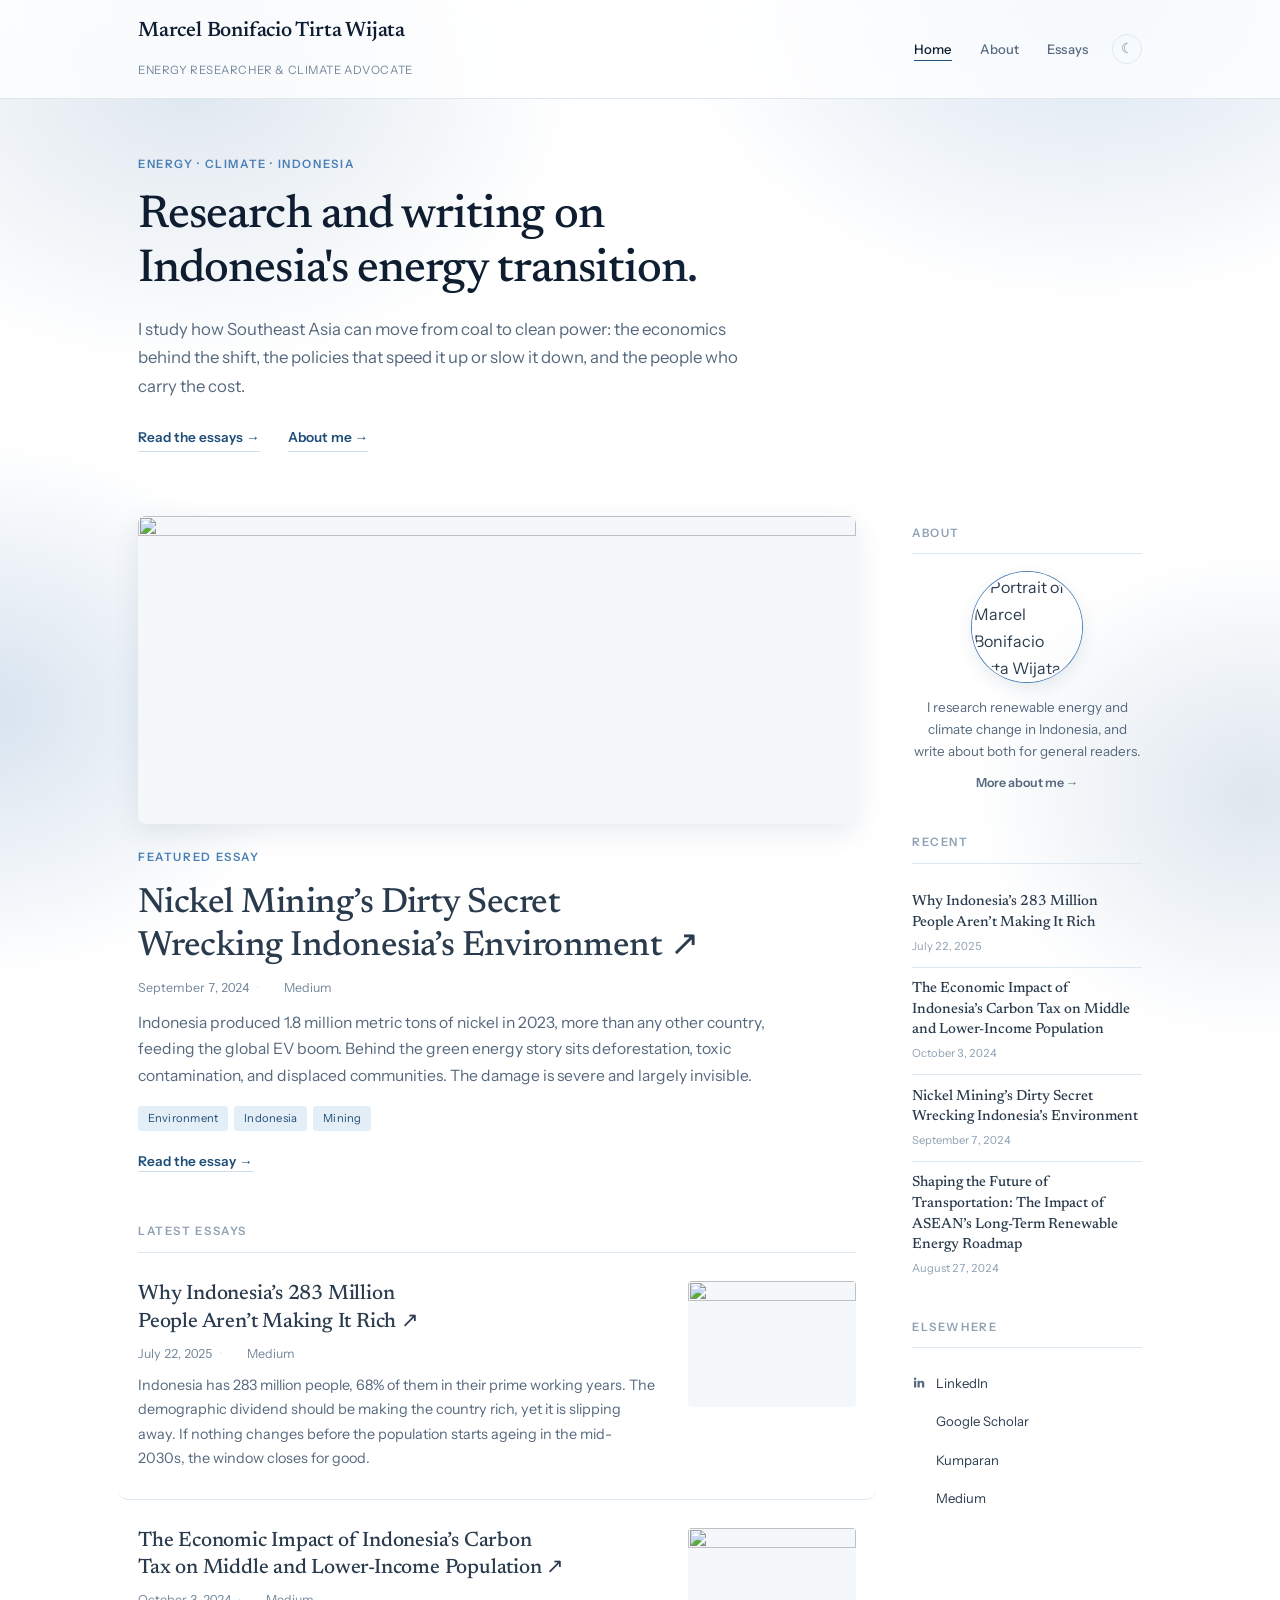
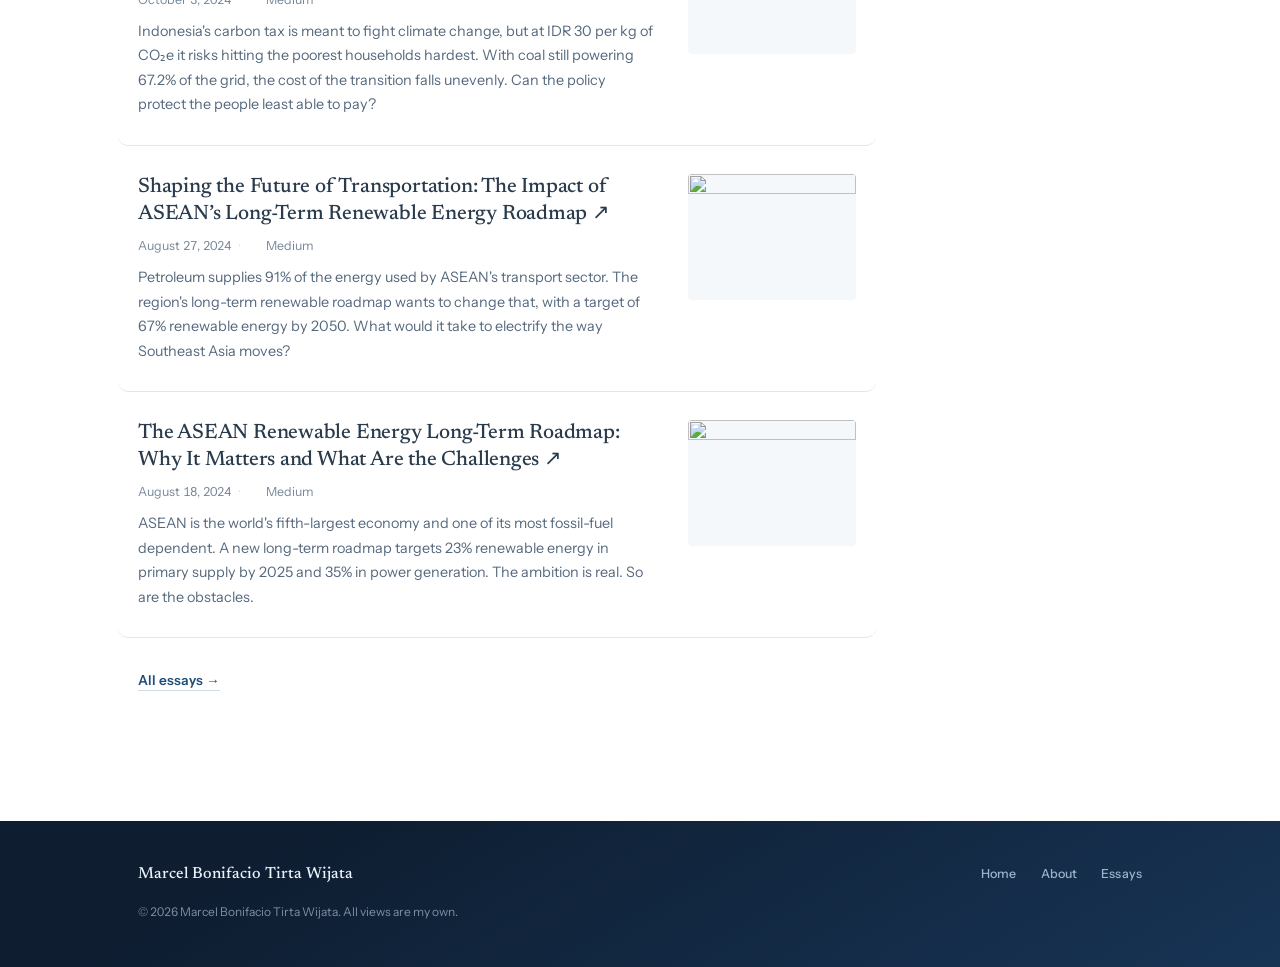
==== commit 745b4c42: "Redesign: navy palette, liquid gradient, sticky header, services and SEO" ====
--- a/index.html
+++ b/index.html
@@ -56,7 +56,6 @@
 </head>
 <body>
 
-<a class="skip-link" href="#posts-main">Skip to content</a>
 
 <header>
 <div class="container header-inner">
--- a/styles.css
+++ b/styles.css
@@ -1,6 +1,6 @@
 /* =====================================================
    Marcel Tirta Wijata / tirtawijata.com
-   Editorial, grayscale, content-first (see design.md)
+   Editorial, navy foundation, content-first (see design.md)
    Newsreader (display + essays) · Instrument Sans (UI)
    ===================================================== */
 
@@ -43,7 +43,9 @@
   --accent:        #1f4e79;
   --accent-strong: #163a5c;
   --accent-soft:   #4a7fb5;
-  --glow:          rgba(74, 127, 181, 0.13);
+  --glow:          rgba(74, 127, 181, 0.22);
+  --glow2:         rgba(23, 84, 140, 0.14);
+  --bg-glass:      rgba(255, 255, 255, 0.78);
   --shadow:        rgba(22, 58, 92, 0.10);
   --footer-bg:     #0e1d30;
   --footer-bg2:    #173455;
@@ -73,7 +75,9 @@
   --accent:        #79a9d8;
   --accent-strong: #a3c6e8;
   --accent-soft:   #4d7eae;
-  --glow:          rgba(98, 148, 199, 0.12);
+  --glow:          rgba(98, 148, 199, 0.18);
+  --glow2:         rgba(64, 118, 176, 0.13);
+  --bg-glass:      rgba(11, 20, 32, 0.78);
   --shadow:        rgba(0, 0, 0, 0.45);
   --footer-bg:     #081120;
   --footer-bg2:    #102342;
@@ -97,7 +101,9 @@
     --accent:        #79a9d8;
     --accent-strong: #a3c6e8;
     --accent-soft:   #4d7eae;
-    --glow:          rgba(98, 148, 199, 0.12);
+    --glow:          rgba(98, 148, 199, 0.18);
+    --glow2:         rgba(64, 118, 176, 0.13);
+    --bg-glass:      rgba(11, 20, 32, 0.78);
     --shadow:        rgba(0, 0, 0, 0.45);
     --footer-bg:     #081120;
     --footer-bg2:    #102342;
@@ -116,7 +122,7 @@
 /* ─── Base ─── */
 *, *::before, *::after { box-sizing: border-box; margin: 0; padding: 0; }
 
-html { scroll-behavior: smooth; }
+html { scroll-behavior: smooth; scroll-padding-top: 7rem; }
 
 body {
   font-family: var(--sans);
@@ -128,25 +134,47 @@
   transition: background 0.2s, color 0.2s;
 }
 
-/* Ambient moving gradient: fixed glow layer drifting slowly behind content */
-body::before {
+/* Liquid gradient: two fixed glow layers flowing in opposite
+   directions at different speeds, like currents passing through
+   each other. Transform-only, so it all stays on the GPU. */
+body::before,
+body::after {
   content: '';
   position: fixed;
-  inset: -22%;
+  inset: -30%;
   z-index: -1;
   pointer-events: none;
+  will-change: transform;
+}
+
+body::before {
   background:
-    radial-gradient(44rem 32rem at 76% 14%, var(--glow), transparent 60%),
-    radial-gradient(38rem 30rem at 14% 52%, var(--glow), transparent 58%),
-    radial-gradient(32rem 26rem at 58% 86%, var(--glow), transparent 60%);
-  animation: drift 50s ease-in-out infinite alternate;
-  will-change: transform;
-}
-
-@keyframes drift {
-  0%   { transform: translate3d(-2.5%, -2%, 0) scale(1) rotate(0.001deg); }
-  50%  { transform: translate3d(2.5%, 2%, 0) scale(1.07); }
-  100% { transform: translate3d(-1%, 2.5%, 0) scale(1.02); }
+    radial-gradient(46rem 34rem at 72% 18%, var(--glow), transparent 58%),
+    radial-gradient(36rem 30rem at 18% 68%, var(--glow), transparent 56%);
+  animation: liquid-a 16s ease-in-out infinite;
+}
+
+body::after {
+  background:
+    radial-gradient(42rem 32rem at 28% 24%, var(--glow2), transparent 58%),
+    radial-gradient(32rem 28rem at 80% 74%, var(--glow2), transparent 55%);
+  animation: liquid-b 23s ease-in-out infinite;
+}
+
+@keyframes liquid-a {
+  0%   { transform: translate3d(0, 0, 0) rotate(0deg) scale(1); }
+  25%  { transform: translate3d(3.5%, -2.5%, 0) rotate(1.6deg) scale(1.07); }
+  50%  { transform: translate3d(1.5%, 3%, 0) rotate(-1.2deg) scale(1.12); }
+  75%  { transform: translate3d(-3%, 1.5%, 0) rotate(0.8deg) scale(1.05); }
+  100% { transform: translate3d(0, 0, 0) rotate(0deg) scale(1); }
+}
+
+@keyframes liquid-b {
+  0%   { transform: translate3d(0, 0, 0) rotate(0deg) scale(1.05); }
+  25%  { transform: translate3d(-3%, 2.5%, 0) rotate(-1.4deg) scale(1.1); }
+  50%  { transform: translate3d(-1%, -3%, 0) rotate(1deg) scale(1); }
+  75%  { transform: translate3d(3%, -1.5%, 0) rotate(-0.7deg) scale(1.08); }
+  100% { transform: translate3d(0, 0, 0) rotate(0deg) scale(1.05); }
 }
 
 img { display: block; max-width: 100%; }
@@ -164,21 +192,6 @@
 }
 
 ::selection { background: var(--accent); color: var(--bg); }
-
-.skip-link {
-  position: absolute;
-  left: 1rem;
-  top: -3rem;
-  z-index: var(--z-skip);
-  background: var(--bg);
-  color: var(--text-strong);
-  border: 1px solid var(--border);
-  padding: 0.4rem 0.9rem;
-  font-size: 0.8rem;
-  border-radius: 4px;
-  transition: top 0.2s;
-}
-.skip-link:focus { top: 1rem; }
 
 @media (prefers-reduced-motion: reduce) {
   *, *::before, *::after { transition: none !important; animation: none !important; }
@@ -220,11 +233,20 @@
 /* ─── Header ─── */
 header {
   border-bottom: 1px solid var(--border);
-  padding: 1.4rem 0;
-  background: transparent;
-  position: relative;
+  padding: 1.1rem 0;
+  position: sticky;
+  top: 0;
   z-index: var(--z-nav);
-  transition: border-color 0.2s;
+  background: var(--bg);
+  transition: border-color 0.2s, background 0.2s;
+}
+
+@supports (backdrop-filter: blur(14px)) or (-webkit-backdrop-filter: blur(14px)) {
+  header {
+    background: var(--bg-glass);
+    -webkit-backdrop-filter: blur(14px) saturate(1.4);
+    backdrop-filter: blur(14px) saturate(1.4);
+  }
 }
 
 .header-inner {
@@ -312,7 +334,7 @@
   -webkit-background-clip: text;
   background-clip: text;
   -webkit-text-fill-color: transparent;
-  animation: sheen 14s ease-in-out infinite alternate;
+  animation: sheen 8s ease-in-out infinite alternate;
   max-width: 17em;
   margin-bottom: 1.1rem;
 }
@@ -814,8 +836,13 @@
 
 /* ─── Responsive ─── */
 @media (max-width: 700px) {
-  .header-inner { flex-direction: column; gap: 0.85rem; align-items: flex-start; }
+  /* keep the locked header compact: hide tagline, tighten spacing */
+  header { padding: 0.85rem 0; }
+  .site-title .subtitle { display: none; }
+  .site-title h1, .site-title .site-name { font-size: 1.05rem; }
+  .header-inner { flex-direction: column; gap: 0.6rem; align-items: flex-start; }
   .header-right { width: 100%; justify-content: space-between; }
+  html { scroll-padding-top: 6.5rem; }
   .container-flex { flex-direction: column; gap: 3rem; padding-bottom: 3rem; }
   .sidebar { width: 100%; }
   .hero { padding: 2.5rem 0 2rem; }
